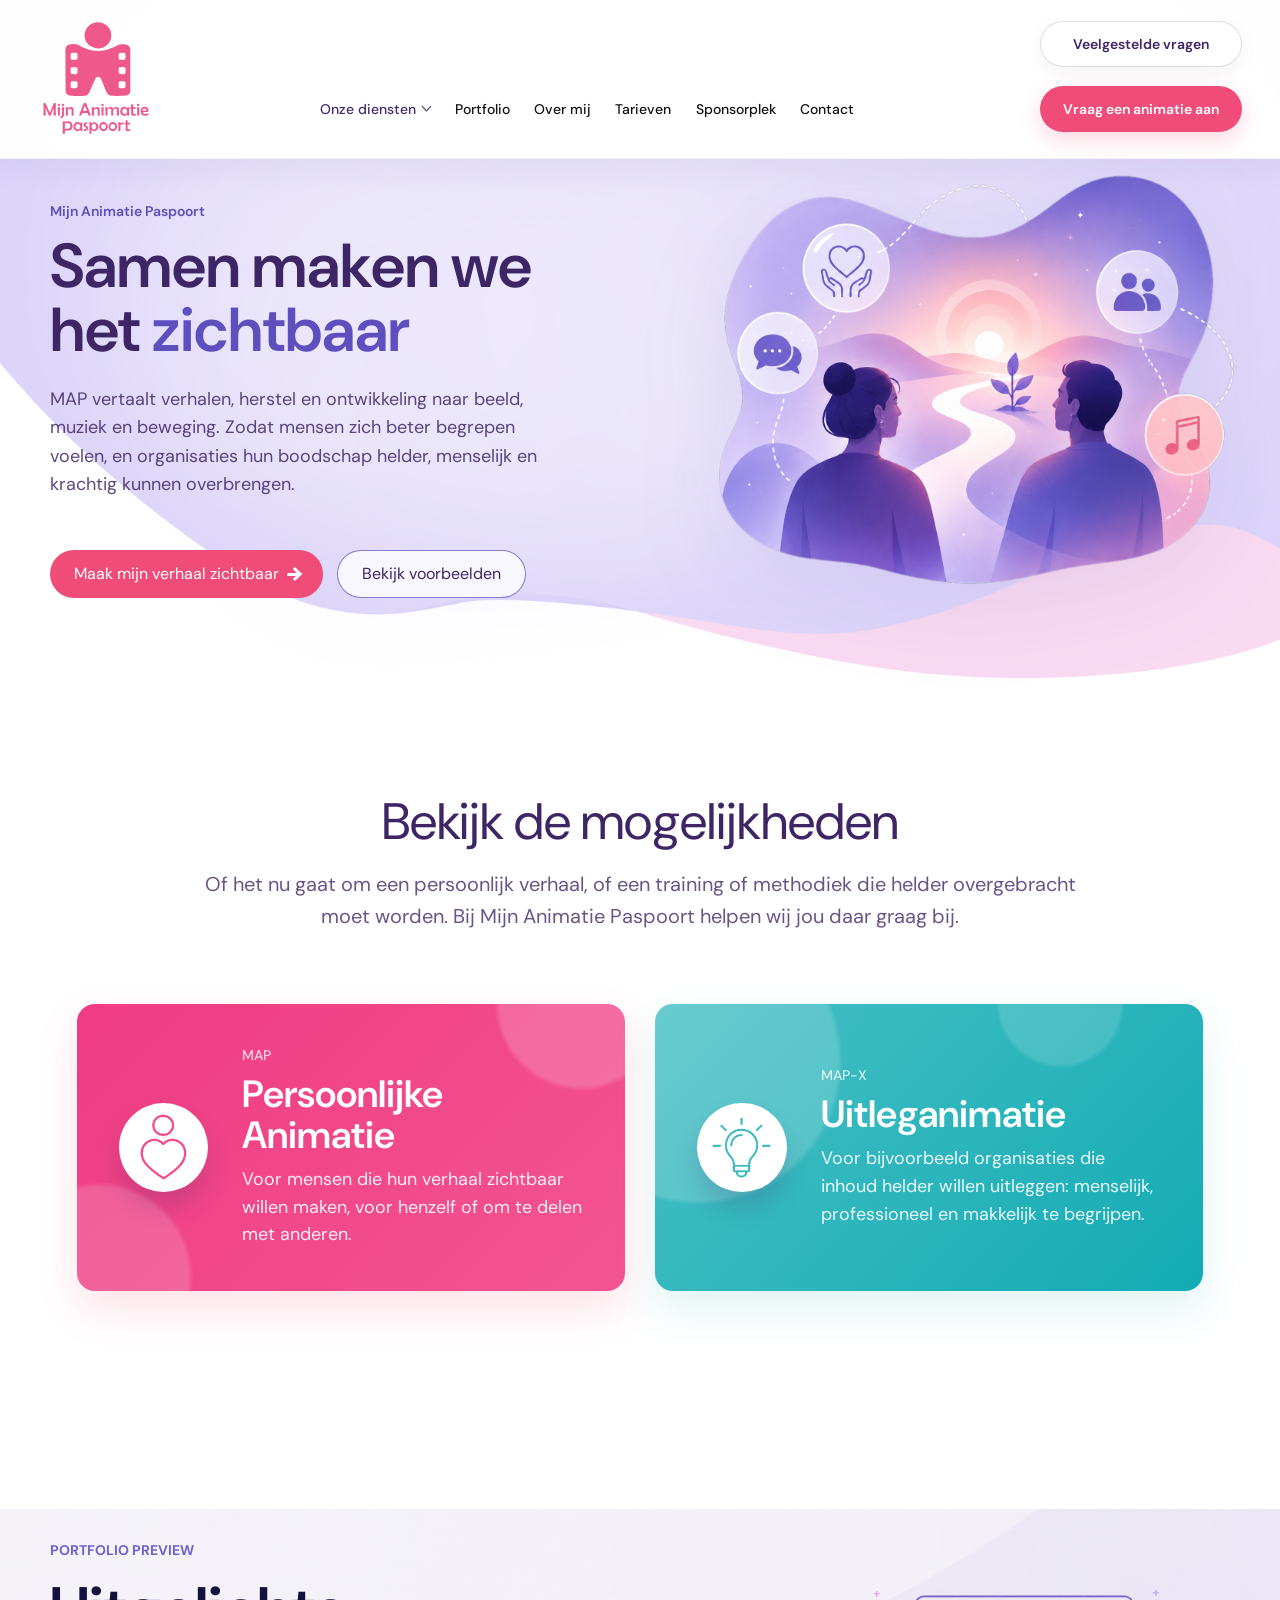
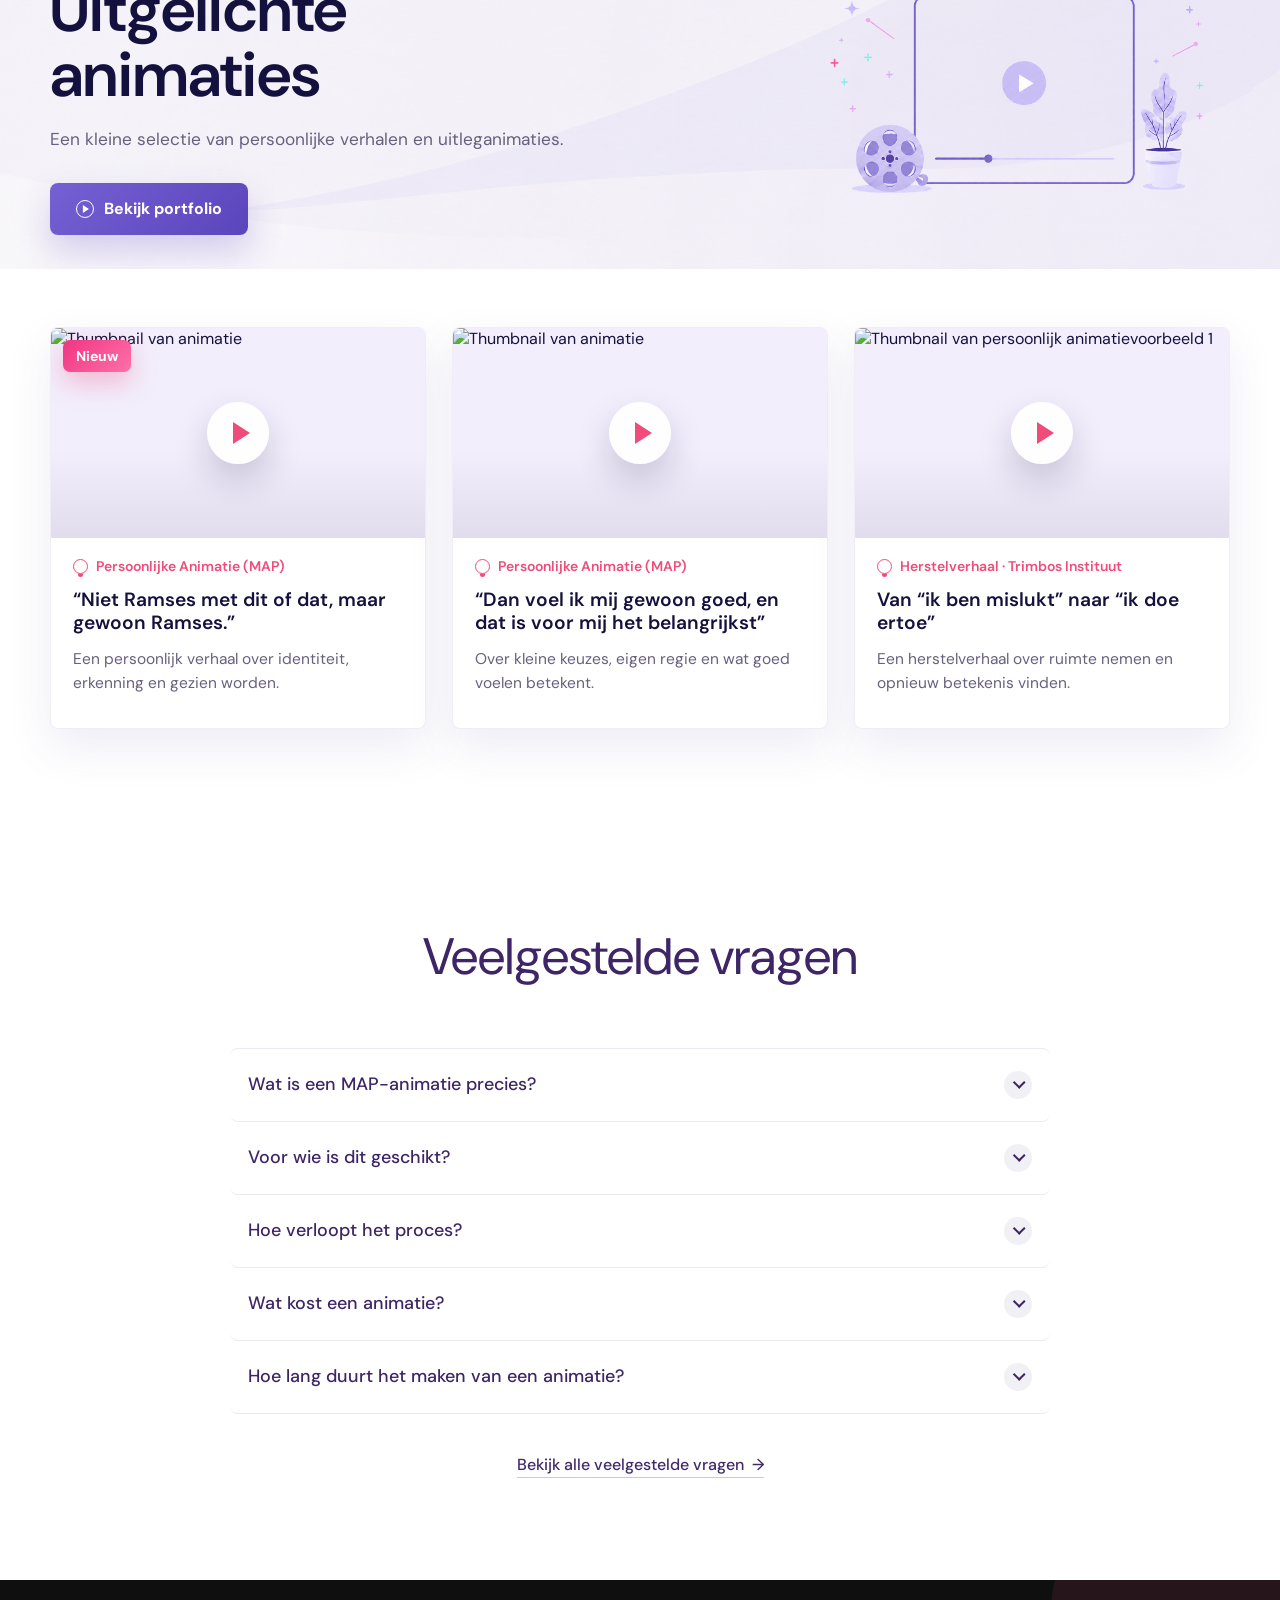
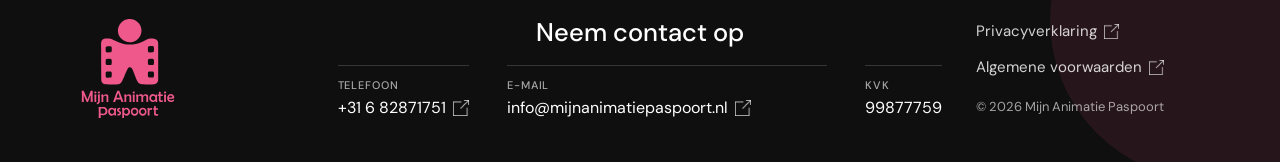
==== index.html @ c856b02e "Vernieuwde website" ====
<!DOCTYPE html>
<html lang="nl">
<head>
    <meta charset="UTF-8">
    <meta name="viewport" content="width=device-width, initial-scale=1.0">
    <title>Mijn Animatie Paspoort</title>
    <link rel="preconnect" href="https://fonts.googleapis.com">
    <link rel="preconnect" href="https://fonts.gstatic.com" crossorigin>
    <link href="https://fonts.googleapis.com/css2?family=DM+Sans:opsz,wght@9..40,400;9..40,500;9..40,600&display=swap" rel="stylesheet">
    <link rel="stylesheet" href="style.css">
</head>

<body>
        <header class="site-header">
            <a class="brand" href="index.html">
                <img src="logo.svg" alt="Mijn Animatie Paspoort">
        </a>

        <nav class="nav" id="site-nav" aria-label="Hoofdnavigatie">
            <div class="nav-dropdown is-active">
                <button class="nav-dropdown-toggle" type="button" aria-haspopup="true" aria-expanded="false">
                    Onze diensten
                    <span aria-hidden="true"></span>
                </button>
                <div class="nav-dropdown-menu">
                    <a class="is-active" href="persoonlijke-animaties.html">Persoonlijke animaties (MAP)</a>
                    <a class="nav-mapx" href="uitleg-animaties.html">Uitleg animaties (MAP-X)</a>
                </div>
            </div>
            <a href="portfolio.html">Portfolio</a>
            <a href="over-mij.html">Over mij</a>
            <a href="tarieven.html">Tarieven</a>
            <a href="sponsorplek.html">Sponsorplek</a>
            <a href="contact.html">Contact</a>
            <a class="nav-cta" href="contact.html">Vraag een animatie aan</a>
        </nav>

        <div class="header-actions">
            <a class="header-button header-button-ghost" href="veelgestelde-vragen.html">Veelgestelde vragen</a>
            <button class="menu-button" type="button" aria-label="Menu" aria-controls="site-nav" aria-expanded="false">
                <span></span>
                <span></span>
                <span></span>
            </button>
        </div>
    </header>

    <main>
        <div class="hero-scroll-container">
        <section class="hero" id="wat-is-map">
            <div class="hero-statement">
                <p class="hero-eyebrow">Mijn Animatie Paspoort</p>
                <h1>Samen maken we <span>het <em>zichtbaar</em></span></h1>
                <p class="hero-statement-sub">MAP vertaalt verhalen, herstel en ontwikkeling naar beeld, muziek en beweging. Zodat mensen zich beter begrepen voelen, en organisaties hun boodschap helder, menselijk en krachtig kunnen overbrengen.</p>
                <div class="hero-actions" aria-label="Vervolgacties">
                    <a class="button hero-button hero-button-primary" href="contact.html">Maak mijn verhaal zichtbaar <span class="hero-button-arrow" aria-hidden="true"></span></a>
                    <a class="button hero-button hero-button-examples" href="#voorbeelden">Bekijk voorbeelden</a>
                </div>
            </div>

            <div class="hero-ribbon" aria-hidden="true">
                <span></span>
                <span></span>
                <span></span>
                <span></span>
            </div>

            <div class="hero-visual" aria-hidden="true">
                <img class="hero-picture" src="assets/Hero_picture.png" alt="">
            </div>
        </section>
        </div>

        <section class="routes" id="aanbod">
            <div class="routes-header">
                <h2>Bekijk de mogelijkheden</h2>
                <p>Of het nu gaat om een persoonlijk verhaal, of een training of methodiek die helder overgebracht moet worden. Bij Mijn Animatie Paspoort helpen wij jou daar graag bij.</p>
            </div>

            <div class="route-grid">
                <article class="route">
                    <a class="route-card-link" href="persoonlijke-animaties.html">
                        <span class="route-icon" aria-hidden="true">
                            <img src="assets/Choice_icon_MAP-symbol.png" alt="">
                        </span>
                        <span class="route-copy">
                            <span class="route-label">MAP</span>
                            <span class="route-title">Persoonlijke Animatie</span>
                            <span class="route-description">Voor mensen die hun verhaal zichtbaar willen maken, voor henzelf of om te delen met anderen.</span>
                        </span>
                    </a>
                </article>

                <article class="route route-x" id="map-x">
                    <a class="route-card-link" href="uitleg-animaties.html">
                        <span class="route-icon" aria-hidden="true">
                            <img src="assets/Choice_icon_MAPX-symbol.png" alt="">
                        </span>
                        <span class="route-copy">
                            <span class="route-label">MAP-X</span>
                            <span class="route-title">Uitleganimatie</span>
                            <span class="route-description">Voor bijvoorbeeld organisaties die inhoud helder willen uitleggen: menselijk, professioneel en makkelijk te begrijpen.</span>
                        </span>
                    </a>
                </article>
            </div>
        </section>

        <section class="examples" id="voorbeelden">
            <div class="examples-header">
                <div class="examples-copy">
                    <p class="section-label">Portfolio preview</p>
                    <h2>Uitgelichte animaties</h2>
                    <p class="examples-header-sub">Een kleine selectie van persoonlijke verhalen en uitleganimaties.</p>
                    <a class="examples-button" href="portfolio.html">
                        <span class="examples-button-icon" aria-hidden="true"></span>
                        Bekijk portfolio
                    </a>
                </div>

                <div class="examples-visual" aria-hidden="true">
                    <span class="examples-spark examples-spark--pink"></span>
                    <span class="examples-spark examples-spark--blue"></span>
                    <span class="examples-spark examples-spark--violet"></span>
                    <span class="examples-reel">
                        <span></span>
                        <span></span>
                        <span></span>
                        <span></span>
                    </span>
                    <span class="examples-screen">
                        <span class="examples-screen-play"></span>
                        <span class="examples-screen-timeline"><span></span></span>
                    </span>
                    <span class="examples-plant">
                        <span></span>
                        <span></span>
                        <span></span>
                    </span>
                </div>
            </div>

            <div class="video-showcase" id="uitgelichte-animaties">
                <div class="video-row video-row--featured">
                    <div class="video-preview-grid" aria-label="Uitgelichte animatievoorbeelden">
                        <a class="video-card video-card--new" href="https://youtu.be/ABoxaunvkIc" target="_blank" rel="noopener noreferrer" data-category="map">
                            <span class="video-thumb">
                                <span class="video-badge video-badge--new">Nieuw</span>
                                <img src="https://img.youtube.com/vi/ABoxaunvkIc/maxresdefault.jpg" alt="Thumbnail van animatie">
                                <span class="video-play" aria-hidden="true"></span>
                            </span>
                            <span class="video-card-body">
                                <span class="video-meta">Persoonlijke Animatie (MAP)</span>
                                <strong>&ldquo;Niet Ramses met dit of dat, maar gewoon Ramses.&rdquo;</strong>
                                <span class="video-description">Een persoonlijk verhaal over identiteit, erkenning en gezien worden.</span>
                            </span>
                        </a>

                        <a class="video-card" href="https://youtu.be/Y9TlVVCf2x8" target="_blank" rel="noopener noreferrer" data-category="map">
                            <span class="video-thumb">
                                <img src="https://img.youtube.com/vi/Y9TlVVCf2x8/maxresdefault.jpg" alt="Thumbnail van animatie">
                                <span class="video-play" aria-hidden="true"></span>
                            </span>
                            <span class="video-card-body">
                                <span class="video-meta">Persoonlijke Animatie (MAP)</span>
                                <strong>&ldquo;Dan voel ik mij gewoon goed, en dat is voor mij het belangrijkst&rdquo;</strong>
                                <span class="video-description">Over kleine keuzes, eigen regie en wat goed voelen betekent.</span>
                            </span>
                        </a>

                        <a class="video-card" href="https://youtu.be/2z9tdda3HGY?si=ps_qaWMmxiKhoR0S" target="_blank" rel="noopener noreferrer" data-category="map">
                            <span class="video-thumb">
                                <img src="https://img.youtube.com/vi/2z9tdda3HGY/maxresdefault.jpg" alt="Thumbnail van persoonlijk animatievoorbeeld 1">
                                <span class="video-play" aria-hidden="true"></span>
                            </span>
                            <span class="video-card-body">
                                <span class="video-meta">Herstelverhaal &middot; Trimbos Instituut</span>
                                <strong>Van &ldquo;ik ben mislukt&rdquo; naar &ldquo;ik doe ertoe&rdquo;</strong>
                                <span class="video-description">Een herstelverhaal over ruimte nemen en opnieuw betekenis vinden.</span>
                            </span>
                        </a>
                    </div>
                </div>
            </div>

        </section>

        <section class="faq" id="faq">
            <div class="faq-header">
                <h2>Veelgestelde vragen</h2>
            </div>

            <div class="faq-list">
                <details class="faq-item">
                    <summary>Wat is een MAP-animatie precies? <span class="faq-chevron" aria-hidden="true"></span></summary>
                    <p class="faq-body">Een MAP-animatie is een persoonlijke animatie van jouw verhaal. Samen vertalen we wat voor jou belangrijk is naar beeld, stem en muziek, zodat het voor jezelf én anderen een ander beeld schept.</p>
                </details>

                <details class="faq-item">
                    <summary>Voor wie is dit geschikt? <span class="faq-chevron" aria-hidden="true"></span></summary>
                    <p class="faq-body">Iedereen! Denk bijvoorbeeld aan iemand die iets wil laten zien wat lastig uit te leggen is. Dat kan gaan over je persoonlijke verhaal, een ambitie, maar ook een boodschap, werkwijze of methodiek. Ook als je jouw verhaal niet wilt delen, kan het een leuk proces zijn.</p>
                </details>

                <details class="faq-item">
                    <summary>Hoe verloopt het proces? <span class="faq-chevron" aria-hidden="true"></span></summary>
                    <p class="faq-body">We beginnen met een kennismaking waarin we jouw verhaal en wensen bespreken. Daarna werk ik dit uit tot een script. Bij jouw goedkeuring hebben we het over een voice-over. Na de voice-over maak ik een conceptanimatie. Dan komen er muziek en eventueel geluidseffecten bij. Samen stemmen we dit af tot het klopt en goed voelt.</p>
                </details>

                <details class="faq-item">
                    <summary>Wat kost een animatie? <span class="faq-chevron" aria-hidden="true"></span></summary>
                    <p class="faq-body">De prijs hangt af van wat je precies nodig hebt. Op de <a href="tarieven.html">tarievenpagina</a> vind je een overzicht. Ook kunnen we dit samen bespreken tijdens een kennismaking.</p>
                </details>

                <details class="faq-item">
                    <summary>Hoe lang duurt het maken van een animatie? <span class="faq-chevron" aria-hidden="true"></span></summary>
                    <p class="faq-body">Dit is afhankelijk van de complexiteit. Gemiddeld genomen ben ik tussen de 15 en 20 uur bezig met een volledige animatie. Hierin gaat veel afstemming met jou (en andere partijen, indien van toepassing).</p>
                </details>
            </div>

            <div class="faq-cta">
                <a href="veelgestelde-vragen.html" class="faq-cta-link">Bekijk alle veelgestelde vragen <span aria-hidden="true">→</span></a>
            </div>
        </section>

        <footer class="site-footer" id="contact">
            <div class="footer-brand">
                <img src="logo.svg" alt="Mijn Animatie Paspoort">
            </div>

            <div class="footer-contact">
                <h2>Neem contact op</h2>

                <dl>
                    <div>
                        <dt>Telefoon</dt>
                        <dd><a href="tel:+31682871751">+31 6 82871751</a></dd>
                    </div>
                    <div>
                        <dt>E-mail</dt>
                        <dd><a href="mailto:info@mijnanimatiepaspoort.nl">info@mijnanimatiepaspoort.nl</a></dd>
                    </div>
                    <div>
                        <dt>KVK</dt>
                        <dd>99877759</dd>
                    </div>
                </dl>
            </div>

            <div class="footer-bottom">
                <nav class="footer-links" aria-label="Footer links">
                    <a href="privacyverklaring.html" target="_blank" rel="noopener noreferrer">Privacyverklaring</a>
                    <a href="algemene-voorwaarden.html" target="_blank" rel="noopener noreferrer">Algemene voorwaarden</a>
                </nav>
                <p>&copy; 2026 Mijn Animatie Paspoort</p>
            </div>
        </footer>
    </main>

    <script>
        const siteHeader = document.querySelector(".site-header");
        const menuButton = document.querySelector(".menu-button");
        const navLinks = document.querySelectorAll(".nav a");
        const prefersReducedMotion = window.matchMedia("(prefers-reduced-motion: reduce)").matches;

        function setMenuOpen(isOpen) {
            if (!siteHeader || !menuButton) {
                return;
            }

            siteHeader.classList.toggle("is-menu-open", isOpen);
            menuButton.setAttribute("aria-expanded", String(isOpen));
        }

        if (menuButton) {
            menuButton.addEventListener("click", () => {
                setMenuOpen(!siteHeader.classList.contains("is-menu-open"));
            });
        }

        navLinks.forEach((link) => {
            link.addEventListener("click", () => setMenuOpen(false));
        });

        if (!prefersReducedMotion) {
            const routeGrid = document.querySelector(".route-grid");

            if (routeGrid && "IntersectionObserver" in window) {
                const routeObserver = new IntersectionObserver((entries, observer) => {
                    entries.forEach((entry) => {
                        if (entry.isIntersecting) {
                            routeGrid.classList.add("is-visible");
                            observer.disconnect();
                        }
                    });
                }, { threshold: 0.55 });

                routeObserver.observe(routeGrid);
            }
        }

        const examplesHeader = document.querySelector(".examples-header");

        if (examplesHeader && !prefersReducedMotion && "IntersectionObserver" in window) {
            examplesHeader.classList.add("needs-animation");

            const examplesObserver = new IntersectionObserver((entries, observer) => {
                entries.forEach((entry) => {
                    if (entry.isIntersecting) {
                        entry.target.classList.remove("needs-animation");
                        entry.target.classList.add("is-visible");
                        observer.unobserve(entry.target);
                    }
                });
            }, { threshold: 0.15 });

            examplesObserver.observe(examplesHeader);
        }
    </script>
</body>
</html>
---- style.css ----
:root {
    --font-body: "DM Sans", Arial, Helvetica, sans-serif;
    --font-heading: "DM Sans", Arial, Helvetica, sans-serif;
    --font-hero-button: "DM Sans", Arial, Helvetica, sans-serif;
    --font-kicker: Arial, Helvetica, sans-serif;
    --ink: #1A0A2E;
    --muted: #6B5F7A;
    --paper: #ffffff;
    --soft: #faf4f8;
    --violet: #412B6C;
    --plum: #5a317b;
    --pink: #ca3487;
    --rose: #ec5f95;
    --hot-rose: #f05b91;
    --map: #ee588b;
    --mapx: #42b6bd;
    --hero-purple: #5d4fbd;
    --hero-purple-light: #b5adf0;
    --subpage-hero-height: 420px;
    --subpage-hero-padding-top: clamp(28px, 3.2vw, 38px);
    --subpage-hero-padding-bottom: clamp(20px, 2.8vw, 30px);
    --blush: #ffe5f0;
    --white: #ffffff;
    --shadow: 0 24px 70px rgba(67, 38, 108, 0.18);
}

* {
    box-sizing: border-box;
}

html {
    scroll-behavior: smooth;
}

body {
    margin: 0;
    font-family: var(--font-body);
    font-weight: 400;
    color: var(--ink);
    background: var(--paper);
    -webkit-font-smoothing: antialiased;
}

a {
    color: inherit;
    text-decoration: none;
}

.site-header {
    position: fixed;
    top: 0;
    left: 0;
    z-index: 100;
    width: 100%;
    display: grid;
    grid-template-columns: auto minmax(0, 1fr);
    grid-template-rows: minmax(40px, auto) minmax(54px, auto);
    align-items: center;
    column-gap: clamp(44px, 5vw, 72px);
    row-gap: 2px;
    min-height: 144px;
    padding: 14px max(38px, calc((100vw - 1230px) / 2)) 16px;
    color: #161019;
    background: rgba(255, 255, 255, 0.98);
    border-bottom: 1px solid rgba(65, 43, 108, 0.06);
    box-shadow: 0 10px 30px rgba(65, 43, 108, 0.05);
    backdrop-filter: blur(18px);
}

section[id] {
    scroll-margin-top: 84px;
}

#voorbeelden {
    scroll-margin-top: 0px;
}

.brand,
.nav {
    display: flex;
    align-items: center;
}

.brand {
    grid-column: 1;
    grid-row: 1 / 3;
    flex: 0 0 auto;
    margin-left: 0;
    align-self: center;
    padding: 6px 0;
}

.brand img {
    display: block;
    width: clamp(116px, 9vw, 136px);
    height: auto;
}

.nav {
    grid-column: 2;
    grid-row: 2;
    justify-self: stretch;
    align-self: center;
    margin-left: 0;
    gap: clamp(18px, 1.9vw, 30px);
    color: #171019;
    font-size: clamp(14px, 1vw, 16px);
    font-weight: 500;
}

.nav a,
.nav-dropdown-toggle {
    position: relative;
    padding: 16px 0;
    border: 0;
    border-radius: 0;
    color: inherit;
    background: transparent;
    font: inherit;
    cursor: pointer;
    white-space: nowrap;
    transition: background 200ms ease, color 200ms ease;
}

.nav > a,
.nav-dropdown {
    flex: 0 0 auto;
}

.nav a::after,
.nav-dropdown-toggle::after {
    content: "";
    position: absolute;
    right: 0;
    bottom: 7px;
    left: 0;
    height: 2px;
    border-radius: 999px;
    background: currentColor;
    transform: scaleX(0);
    transform-origin: center;
    transition: transform 200ms ease;
}

.nav a:hover {
    color: #EF4C79;
}

.nav a.is-active,
.nav-dropdown.is-active .nav-dropdown-toggle {
    color: var(--violet);
    font-weight: inherit;
}

.nav a.is-active:hover,
.nav-dropdown-toggle:hover {
    color: #EF4C79;
}

.nav a:hover::after,
.nav-dropdown:hover .nav-dropdown-toggle::after,
.nav-dropdown:focus-within .nav-dropdown-toggle::after {
    transform: scaleX(1);
}

.nav a.nav-mapx:hover {
    color: var(--mapx);
}

.nav-dropdown {
    position: relative;
    margin-left: clamp(56px, 8vw, 130px);
}

.nav-dropdown::after {
    content: "";
    position: absolute;
    top: 100%;
    right: -18px;
    left: -18px;
    height: 14px;
}

.nav-dropdown-toggle {
    display: inline-flex;
    align-items: center;
    gap: 7px;
}

.nav-dropdown-toggle span {
    display: inline-block;
    width: 7px;
    height: 7px;
    border-right: 1.5px solid currentColor;
    border-bottom: 1.5px solid currentColor;
    transform: translateY(-2px) rotate(45deg);
    transition: transform 180ms ease;
}

.nav-dropdown:hover .nav-dropdown-toggle span,
.nav-dropdown:focus-within .nav-dropdown-toggle span {
    transform: translateY(1px) rotate(225deg);
}

.nav-dropdown-menu {
    position: absolute;
    top: calc(100% + 8px);
    left: 50%;
    z-index: 20;
    display: grid;
    min-width: 270px;
    padding: 10px;
    border: 1px solid rgba(65, 43, 108, 0.1);
    border-radius: 8px;
    background: rgba(255, 255, 255, 0.98);
    box-shadow: 0 18px 42px rgba(65, 43, 108, 0.14);
    opacity: 0;
    pointer-events: none;
    transform: translate(-50%, -4px);
    transition: opacity 180ms ease, transform 180ms ease;
}

.nav-dropdown:hover .nav-dropdown-menu,
.nav-dropdown:focus-within .nav-dropdown-menu {
    opacity: 1;
    pointer-events: auto;
    transform: translate(-50%, 0);
}

.nav-dropdown-menu a {
    padding: 12px 14px;
    border-radius: 6px;
    color: #171019;
    line-height: 1.25;
    white-space: nowrap;
}

.nav-dropdown-menu a::after {
    content: none;
}

.nav-dropdown-menu a:hover,
.nav-dropdown-menu a:focus-visible {
    background: transparent;
    color: #EF4C79;
}

.nav-dropdown-menu a.nav-mapx:hover,
.nav-dropdown-menu a.nav-mapx:focus-visible {
    background: transparent;
    color: var(--mapx);
}

.nav a.nav-cta {
    display: inline-flex;
    flex: 0 0 202px;
    align-items: center;
    justify-content: center;
    margin-left: auto;
    width: 202px;
    min-height: 46px;
    padding: 0 22px;
    border-radius: 999px;
    background: #EF4C79;
    color: var(--white);
    font-size: 14px;
    font-weight: 600;
    line-height: 1;
    white-space: nowrap;
    box-shadow: 0 8px 22px rgba(239, 76, 121, 0.22);
    transition: transform 200ms ease, background 200ms ease, box-shadow 200ms ease;
}

.nav a.nav-cta::after {
    content: none;
}

.nav a.nav-cta:hover,
.nav a.nav-cta:focus-visible {
    color: var(--white);
    background: #F7709A;
    transform: translateY(-2px);
}

.header-actions {
    grid-column: 2;
    grid-row: 1;
    display: flex;
    align-items: center;
    gap: 12px;
    justify-self: end;
    align-self: center;
    margin-left: 0;
}

.header-button {
    display: inline-flex;
    align-items: center;
    justify-content: center;
    min-height: 48px;
    padding: 0 18px;
    border-radius: 999px;
    font-size: 14px;
    font-weight: 600;
    line-height: 1;
    transition: transform 200ms ease, background 200ms ease, border-color 200ms ease, color 200ms ease, box-shadow 200ms ease;
}

.header-button:hover {
    transform: translateY(-2px);
}

.header-button-ghost {
    width: 202px;
    min-height: 46px;
    padding: 0 22px;
    border: 1.5px solid rgba(65, 43, 108, 0.16);
    border-radius: 999px;
    color: #3D2566;
    font-size: 14px;
    font-weight: 600;
    background: var(--white);
    box-shadow: 0 6px 18px rgba(65, 43, 108, 0.06);
}

.header-button-ghost:hover {
    border-color: rgba(239, 76, 121, 0.36);
    color: #EF4C79;
}

.menu-button {
    display: none;
    flex-direction: column;
    justify-content: center;
    gap: 6px;
    width: 44px;
    height: 44px;
    padding: 0;
    border: 0;
    background: transparent;
    color: #3D2566;
    cursor: pointer;
}

.menu-button span {
    display: block;
    width: 23px;
    height: 2px;
    border-radius: 999px;
    background: currentColor;
}

.menu-button span:nth-child(2) {
    width: 17px;
}

.site-header.is-menu-open .menu-button span:nth-child(1) {
    transform: translateY(8px) rotate(45deg);
}

.site-header.is-menu-open .menu-button span:nth-child(2) {
    opacity: 0;
}

.site-header.is-menu-open .menu-button span:nth-child(3) {
    transform: translateY(-8px) rotate(-45deg);
}

.hero-scroll-container {
    position: relative;
    min-height: 0;
}

.hero {
    position: relative;
    z-index: 1;
    min-height: 0;
    display: grid;
    grid-template-columns: minmax(0, 0.95fr) minmax(360px, 1.05fr);
    align-items: center;
    gap: clamp(38px, 5.2vw, 76px);
    padding: clamp(186px, 11vw, 202px) max(28px, calc((100vw - 1180px) / 2)) clamp(72px, 6vw, 100px);
    color: var(--ink);
    background: var(--white) url("assets/Hero_background4.png?v=1") center bottom / 100% 100% no-repeat;
    contain: paint;
    overflow: hidden;
    transform: translateZ(0);
}

.hero::before {
    content: none;
}

.hero::after {
    content: none;
}

.hero-statement {
    position: relative;
    z-index: 2;
    display: flex;
    flex-direction: column;
    align-items: flex-start;
    justify-content: center;
    gap: 0;
    width: min(100%, 590px);
    min-height: 0;
    padding: 0;
    color: #3D2566;
    background: transparent;
    border-radius: 0;
    box-shadow: none;
    text-align: left;
    text-transform: none;
    pointer-events: auto;
    opacity: 1;
    transform: none;
}

.hero-eyebrow {
    margin: 0 0 16px !important;
    color: #5d4fbd !important;
    font-size: 14px !important;
    font-weight: 600 !important;
    line-height: 1 !important;
}

.hero-statement h1 {
    margin: 0;
    color: #3D2566;
    max-width: 520px;
    font-size: 62px;
    font-weight: 600;
    line-height: 1.04;
    letter-spacing: 0;
}

.hero-statement h1 span {
    display: block;
    color: #3D2566;
}

.hero-statement h1 em {
    color: var(--hero-purple);
    font-style: normal;
}

.hero-statement-sub {
    max-width: 510px;
    margin-top: 22px !important;
    color: rgba(61, 37, 102, 0.84) !important;
    font-size: 18px !important;
    font-weight: 400 !important;
    line-height: 1.58 !important;
    text-align: left;
    text-transform: none;
}

.hero-statement-sub span {
    display: block;
}

.hero-statement-sub span + span {
    margin-top: 10px;
}

.hero-statement-sub span:nth-child(3) {
    margin-top: 26px;
}

.hero-actions {
    display: flex;
    flex-wrap: wrap;
    justify-content: flex-start;
    gap: 14px;
    margin-top: 34px;
    pointer-events: auto;
}

.button.hero-button {
    font-family: var(--font-hero-button);
    min-height: 48px;
    padding: 0 24px;
    border-radius: 9999px;
    font-size: 16px;
    font-weight: 400;
    letter-spacing: 0;
    line-height: 1;
    text-transform: none;
    box-shadow: none;
    transition: transform 250ms cubic-bezier(0.25, 0.46, 0.45, 0.94), background 200ms ease, border-color 200ms ease, color 200ms ease;
    overflow: hidden;
}

.button.hero-button:hover {
    transform: translateY(-4px);
}

.hero-button-primary {
    background: #EF4C79;
    color: #FFFEFF;
    box-shadow: 0 10px 24px rgba(239, 76, 121, 0.2);
}

.hero-button-primary:hover {
    background: #F7709A;
    color: #FFFEFF;
}

.hero-button-arrow {
    position: relative;
    width: 12px;
    height: 3px;
    margin-left: 8px;
    border-radius: 999px;
    background: currentColor;
}

.hero-button-arrow::after {
    content: "";
    position: absolute;
    top: 50%;
    right: -1px;
    width: 7px;
    height: 7px;
    border-top: 3px solid currentColor;
    border-right: 3px solid currentColor;
    transform: translateY(-50%) rotate(45deg);
    transform-origin: center;
}

.hero-button-examples {
    border: 1.5px solid rgba(93, 79, 189, 0.72);
    background: rgba(255, 255, 255, 0.76);
    color: #3D2566;
}

.hero-button-examples:hover {
    border-color: #EF4C79;
    background: #FFFEFF;
    color: #EF4C79;
}

.hero-ribbon {
    display: none;
    position: absolute;
    top: 20px;
    left: 50%;
    z-index: 1;
    width: min(760px, calc(100% - 64px));
    height: 82px;
    color: rgba(255, 255, 255, 0.28);
    pointer-events: none;
    transform: translateX(-50%);
}

.hero-ribbon::before {
    content: "";
    position: absolute;
    inset: 24px 36px auto;
    height: 34px;
    border-top: 2px solid currentColor;
    border-radius: 50% 50% 0 0;
    transform: rotate(-1deg);
    animation: ribbon-breathe 8s ease-in-out infinite;
}

.hero-ribbon span {
    position: absolute;
    width: 8px;
    height: 8px;
    border-radius: 50%;
    background: currentColor;
    animation: ribbon-dot 7s ease-in-out infinite;
}

.hero-ribbon span:nth-child(1) {
    top: 30px;
    left: 6%;
}

.hero-ribbon span:nth-child(2) {
    top: 12px;
    left: 34%;
    animation-delay: -2.2s;
}

.hero-ribbon span:nth-child(3) {
    top: 16px;
    right: 31%;
    animation-delay: -4s;
}

.hero-ribbon span:nth-child(4) {
    top: 34px;
    right: 7%;
    animation-delay: -1.1s;
}

.hero-visual {
    position: relative;
    z-index: 2;
    display: flex;
    align-items: center;
    justify-content: center;
    min-height: clamp(330px, 31vw, 440px);
}

.hero-picture {
    display: block;
    width: min(100%, clamp(400px, 42vw, 620px));
    height: auto;
    transform: translate(clamp(10px, 2.4vw, 34px), clamp(-30px, -1.8vw, -10px));
    filter: drop-shadow(0 22px 44px rgba(93, 79, 189, 0.1));
}

@keyframes ribbon-breathe {
    0%,
    100% {
        transform: translateY(0) rotate(-1deg);
    }

    50% {
        transform: translateY(7px) rotate(1deg);
    }
}

@keyframes ribbon-dot {
    0%,
    100% {
        transform: translateY(0);
        opacity: 0.55;
    }

    50% {
        transform: translateY(10px);
        opacity: 0.95;
    }
}

@keyframes route-attention-bounce {
    0% {
        transform: translateY(0) scale(1);
    }

    45% {
        transform: translateY(-9px) scale(1.008);
    }

    100% {
        transform: translateY(0) scale(1);
    }
}

@media (prefers-reduced-motion: reduce) {
    .route-grid.is-visible .route,
    .route:hover,
    .route:focus-within,
    .route-card-link,
    .hero::before,
    .hero-statement,
    .hero-statement > p:not(.hero-statement-sub),
    .hero-statement h2,
    .hero-ribbon::before,
    .hero-ribbon span {
        animation: none;
        filter: none;
        transform: none;
        transition: none;
    }
}

.section-label {
    margin: 0 0 14px;
    color: var(--violet);
    font-size: 11px;
    font-weight: 400;
    letter-spacing: 0;
    text-transform: uppercase;
}

h1,
h2,
h3,
p {
    margin-top: 0;
}

h1,
h2,
h3 {
    font-family: var(--font-heading);
}

.button {
    display: inline-flex;
    align-items: center;
    justify-content: center;
    min-height: 48px;
    padding: 14px 22px;
    border-radius: 14px;
    font-weight: 400;
    transition: transform 180ms ease, background 180ms ease, color 180ms ease;
}

.button:hover {
    transform: translateY(-2px);
}

.routes {
    padding: clamp(58px, 8vw, 108px) clamp(22px, 6vw, 82px);
    background: var(--white);
}

.routes-header {
    max-width: 980px;
    margin: 0 auto clamp(38px, 6vw, 72px);
    text-align: center;
}

.routes-header h2 {
    margin-bottom: 18px;
    color: #3D2566;
}

.routes-header p {
    max-width: 900px;
    margin: 0 auto;
    color: rgba(61, 37, 102, 0.78);
    font-size: 20px;
    line-height: 1.6;
}

.route-grid {
    display: grid;
    grid-template-columns: repeat(2, minmax(0, 1fr));
    gap: clamp(18px, 2.4vw, 30px);
    max-width: 1220px;
    margin: 0 auto;
}

.route {
    position: relative;
    min-height: clamp(196px, 17vw, 224px);
    color: var(--white);
    background: linear-gradient(135deg, #ef3b82 0%, #f35591 100%);
    border-top: 0;
    border-radius: 18px;
    overflow: hidden;
    box-shadow: 0 18px 42px rgba(239, 76, 121, 0.16);
    transition: transform 220ms cubic-bezier(0.22, 1, 0.36, 1), box-shadow 220ms ease;
}

.route-grid.is-visible .route {
    animation: route-attention-bounce 1050ms cubic-bezier(0.22, 1, 0.36, 1);
    animation-iteration-count: 1;
}

.route-grid.is-visible .route:nth-child(2) {
    animation-delay: 160ms;
}

.route::before {
    content: "";
    position: absolute;
    inset: 0;
    background:
        radial-gradient(circle at 92% 0%, rgba(255, 255, 255, 0.18) 0 14%, transparent 15%),
        radial-gradient(circle at 4% 95%, rgba(255, 255, 255, 0.16) 0 15%, transparent 16%);
    pointer-events: none;
}

.route-x {
    background: linear-gradient(135deg, #48c0c5 0%, #13abb4 100%);
    box-shadow: 0 18px 42px rgba(66, 182, 189, 0.16);
}

.route:hover,
.route:focus-within {
    transform: translateY(-6px);
    box-shadow: 0 26px 54px rgba(239, 76, 121, 0.24);
}

.route-x:hover,
.route-x:focus-within {
    box-shadow: 0 26px 54px rgba(66, 182, 189, 0.24);
}

.route-x::before {
    background:
        radial-gradient(circle at 8% 20%, rgba(255, 255, 255, 0.17) 0 25%, transparent 26%),
        radial-gradient(circle at 74% 0%, rgba(255, 255, 255, 0.14) 0 12%, transparent 13%);
}

.route-card-link {
    position: relative;
    z-index: 1;
    display: grid;
    grid-template-columns: clamp(78px, 7vw, 104px) minmax(0, 1fr);
    align-items: center;
    gap: clamp(24px, 3vw, 34px);
    min-height: inherit;
    height: 100%;
    padding: clamp(28px, 4vw, 42px);
}

.route-card-link:focus-visible {
    outline: 3px solid rgba(255, 255, 255, 0.86);
    outline-offset: -8px;
}

.route-icon {
    display: grid;
    place-items: center;
    width: clamp(78px, 7vw, 104px);
    aspect-ratio: 1;
    border-radius: 50%;
    background: var(--white);
    box-shadow: 0 16px 24px rgba(61, 37, 102, 0.18);
    overflow: hidden;
}

.route-icon img {
    display: block;
    width: 58%;
    height: auto;
    max-height: 76%;
    object-fit: contain;
    pointer-events: none;
}

.route-x .route-icon img {
    width: 68%;
    max-height: 72%;
}

.route-copy {
    display: grid;
    gap: 10px;
    max-width: 520px;
}

.route-label {
    display: block;
    margin: 0;
    color: rgba(255, 255, 255, 0.78);
    font-size: 14px;
    font-weight: 500;
    letter-spacing: 0;
    text-transform: uppercase;
}

.route-x .route-label {
    color: rgba(255, 255, 255, 0.78);
}

.route-title {
    display: block;
    color: var(--white);
    font-family: var(--font-heading);
    font-size: clamp(28px, 3vw, 38px);
    font-weight: 600;
    line-height: 1.08;
}

.route-description {
    display: block;
    color: rgba(255, 255, 255, 0.9);
    font-size: clamp(16px, 1.4vw, 18px);
    line-height: 1.55;
}

@media (prefers-reduced-motion: reduce) {
    .route-card-link {
        animation: none;
        transform: none;
        transition: none;
    }
}

.examples {
    padding: 0 clamp(22px, 6vw, 82px) clamp(64px, 8vw, 96px);
    background:
        radial-gradient(circle at 16% 8%, rgba(239, 76, 121, 0.1) 0 14%, transparent 32%),
        radial-gradient(circle at 88% 52%, rgba(66, 182, 189, 0.12) 0 16%, transparent 34%),
        linear-gradient(180deg, #F7F1FA 0%, #FFF7FB 100%);
    margin-top: clamp(72px, 10vw, 128px);
    overflow: hidden;
}

.examples-header {
    position: relative;
    display: block;
    margin: 0 calc(-1 * clamp(22px, 6vw, 82px)) clamp(30px, 4vw, 52px);
    padding: clamp(80px, 10vw, 118px) clamp(28px, 8vw, 120px) clamp(22px, 3vw, 36px);
    background: transparent;
    border: none;
    border-radius: 0;
    box-shadow: none;
    text-align: center;
    overflow: hidden;
    max-width: none;
}

.examples-header::before {
    content: none;
}

.examples-header::after {
    content: none;
}

.examples-header .ex-glow,
.examples-header .ex-dot {
    display: none;
}

.ex-glow {
    position: absolute;
    border-radius: 50%;
    filter: blur(70px);
    pointer-events: none;
}

.ex-glow--teal {
    bottom: -110px;
    left: -90px;
    width: 380px;
    height: 380px;
    background: rgba(66, 182, 189, 0.58);
    filter: blur(80px);
    animation: ex-glow-teal 9s ease-in-out infinite alternate;
}

.ex-glow--pink {
    top: -90px;
    right: -90px;
    width: 320px;
    height: 320px;
    background: rgba(239, 76, 121, 0.52);
    filter: blur(80px);
    animation: ex-glow-pink 11s ease-in-out infinite alternate;
}

.ex-dot {
    position: absolute;
    left: var(--ex-x);
    top: var(--ex-y);
    width: var(--ex-size, 7px);
    height: var(--ex-size, 7px);
    border-radius: 50%;
    background: rgba(255, 255, 255, 0.55);
    animation: ex-dot-float var(--ex-dur, 7s) ease-in-out var(--ex-delay, 0s) infinite alternate;
    pointer-events: none;
}

.ex-dot--teal {
    background: rgba(66, 182, 189, 0.7);
}

@keyframes ex-glow-teal {
    from { transform: translate(0, 0) scale(1); }
    to   { transform: translate(30px, -22px) scale(1.08); }
}

@keyframes ex-glow-pink {
    from { transform: translate(0, 0) scale(1); }
    to   { transform: translate(-22px, 28px) scale(1.1); }
}

@keyframes ex-dot-float {
    0%   { transform: translate(0, 0);       opacity: 0.55; }
    50%  { transform: translate(5px, -9px);  opacity: 0.9;  }
    100% { transform: translate(-3px, -15px); opacity: 0.65; }
}

@media (min-width: 861px) {
    .ex-glow--teal {
        width: 520px;
        height: 520px;
        bottom: -160px;
        left: -130px;
    }
    .ex-glow--pink {
        width: 420px;
        height: 420px;
        top: -130px;
        right: -130px;
    }
}

@media (prefers-reduced-motion: reduce) {
    .ex-glow,
    .ex-dot {
        animation: none;
    }
}

.examples-header h2 {
    position: relative;
    z-index: 1;
    max-width: none;
    margin: 0 0 clamp(12px, 1.5vw, 16px);
    color: #3D2566;
    font-size: clamp(52px, 8vw, 112px);
    font-weight: 200;
    line-height: 1;
}

.examples-header-sub {
    position: relative;
    z-index: 1;
    max-width: 580px;
    margin: 0 auto;
    color: rgba(61, 37, 102, 0.78);
    font-size: clamp(15px, 1.4vw, 18px);
    font-style: italic;
    font-weight: 400;
    line-height: 1.62;
}

/* Scroll-in animatie */
.examples-header.needs-animation h2 {
    opacity: 0;
    transform: translateY(14px);
}

.examples-header.needs-animation .examples-header-sub {
    opacity: 0;
    transform: none;
}

.examples-header.is-visible h2 {
    opacity: 1;
    transform: none;
    transition: opacity 0.6s ease-out, transform 0.6s ease-out;
}

.examples-header.is-visible .examples-header-sub {
    opacity: 1;
    transition: opacity 1.4s ease-out;
    transition-delay: 0.5s;
}

.video-row + .video-row {
    margin-top: clamp(46px, 7vw, 82px);
}

/* =====================
   Filmstrip
   (buiten = strips met perforaties boven/onder, binnen = achtergrond achter de video's)
   ===================== */

/* Filmstrip — binnenkant */
.video-row--personal .video-slider-button {
    top: 48%;
}

.video-row--personal .video-slider {
    padding: 90px clamp(22px, 6vw, 82px) 42px;
    margin-inline: calc(-1 * clamp(22px, 6vw, 82px));
    background: linear-gradient(to right, #c33f6d, #ee588b 50%, #c33f6d);
}

.video-row--personal .video-grid {
    background: transparent;
    scrollbar-color: rgba(255, 255, 255, 0.4) transparent;
}

.video-row--personal .video-thumb {
    --video-thumb-outline-width: 3px;
    box-shadow: none;
}

.video-row--personal .video-card strong {
    color: #fff;
    font-size: clamp(13px, 1.1vw, 15px);
}

.video-row--personal .video-meta {
    color: #fff;
}


/* Filmstrip — buitenkant (strips met uitgespaarde perforaties boven en onder) */
.video-row--personal .video-slider::before,
.video-row--personal .video-slider::after {
    content: "";
    position: absolute;
    left: 0;
    right: 0;
    height: 48px;
    background-image: url("data:image/svg+xml,%3Csvg xmlns='http://www.w3.org/2000/svg' width='44' height='48'%3E%3Crect x='9' y='11' width='26' height='26' rx='3' ry='3' fill='%23f8f3f7'/%3E%3C/svg%3E");
    background-size: 44px 48px;
    background-repeat: repeat-x;
}

.video-row--personal .video-slider::before {
    top: 0;
}

.video-row--personal .video-slider::after {
    bottom: 0;
}

/* Filmstrip MAP-X */
.video-row--mapx .video-slider-button {
    top: 48%;
}

.video-row--mapx .video-slider {
    padding: 90px clamp(22px, 6vw, 82px) 42px;
    margin-inline: calc(-1 * clamp(22px, 6vw, 82px));
    background: linear-gradient(to right, #2a9199, var(--mapx) 50%, #2a9199);
}

.video-row--mapx .video-grid {
    background: transparent;
    scrollbar-color: rgba(255, 255, 255, 0.4) transparent;
}

.video-row--mapx .video-thumb {
    --video-thumb-outline-width: 3px;
    background: rgba(198, 244, 246, 0.2);
    box-shadow: none;
}

.video-row--mapx .video-card strong {
    color: #fff;
    font-size: clamp(13px, 1.1vw, 15px);
}

.video-row--mapx .video-meta {
    color: #fff;
}

.video-row--mapx .video-slider::before,
.video-row--mapx .video-slider::after {
    content: "";
    position: absolute;
    left: 0;
    right: 0;
    height: 48px;
    background-image: url("data:image/svg+xml,%3Csvg xmlns='http://www.w3.org/2000/svg' width='44' height='48'%3E%3Crect x='9' y='11' width='26' height='26' rx='3' ry='3' fill='%23f8f3f7'/%3E%3C/svg%3E");
    background-size: 44px 48px;
    background-repeat: repeat-x;
}

.video-row--mapx .video-slider::before {
    top: 0;
}

.video-row--mapx .video-slider::after {
    bottom: 0;
}

.video-row-header {
    max-width: 720px;
    margin-bottom: 24px;
}

.video-row-header h3 {
    margin-bottom: 8px;
    color: #3D2566;
    font-size: clamp(26px, 3vw, 40px);
    font-weight: 500;
}

.video-row-header p {
    margin: 0;
    color: rgba(61, 37, 102, 0.72);
    font-size: 18px;
    line-height: 1.55;
}

.video-slider {
    position: relative;
}

.video-grid {
    --video-gap: clamp(18px, 3vw, 34px);
    display: flex;
    gap: var(--video-gap);
    overflow-x: auto;
    overflow-y: hidden;
    padding: 10px 2px 18px;
    scroll-behavior: smooth;
    scroll-snap-type: x mandatory;
    scrollbar-width: thin;
    scrollbar-color: rgba(61, 37, 102, 0.28) transparent;
}

.video-grid::-webkit-scrollbar {
    height: 8px;
}

.video-grid::-webkit-scrollbar-track {
    background: transparent;
}

.video-grid::-webkit-scrollbar-thumb {
    border-radius: 999px;
    background: rgba(61, 37, 102, 0.24);
}

.video-card {
    display: flex;
    flex-direction: column;
    flex: 0 0 calc((100% - var(--video-gap) * 2) / 3);
    gap: 12px;
    min-width: 0;
    color: #3D2566;
    scroll-snap-align: start;
    transition: transform 220ms ease, color 180ms ease;
}

.video-card:hover {
    color: #EF4C79;
    transform: translateY(-5px);
}

.video-thumb {
    position: relative;
    display: block;
    aspect-ratio: 16 / 9;
    border-radius: 8px;
    overflow: hidden;
    background: #3D2566;
    box-shadow: 0 24px 70px rgba(61, 37, 102, 0.16);
}

.video-thumb::after {
    content: "";
    position: absolute;
    inset: 0;
    z-index: 1;
    border: var(--video-thumb-outline-width, 0) solid #fff;
    border-radius: inherit;
    pointer-events: none;
}

.video-thumb img {
    width: 100%;
    height: 100%;
    object-fit: cover;
    transition: transform 320ms ease, opacity 220ms ease;
}

.video-card:hover .video-thumb img {
    opacity: 0.86;
    transform: scale(1.035);
}

.video-badge {
    position: absolute;
    z-index: 3;
    top: 12px;
    left: 12px;
    display: inline-flex;
    align-items: center;
    min-height: 28px;
    padding: 0 12px;
    border-radius: 999px;
    background: #EF4C79;
    color: #fff;
    font-size: 12px;
    font-weight: 700;
    line-height: 1;
    text-transform: uppercase;
    overflow: hidden;
    box-shadow: 0 12px 28px rgba(61, 37, 102, 0.2);
    animation: videoBadgePulse 1.8s ease-in-out infinite;
}

.video-badge::after {
    content: "";
    position: absolute;
    inset: -40% auto -40% -65%;
    width: 42%;
    background: linear-gradient(90deg, transparent, rgba(255, 255, 255, 0.85), transparent);
    transform: skewX(-18deg);
    animation: videoBadgeShine 2.6s ease-in-out infinite;
}

.video-play {
    position: absolute;
    z-index: 2;
    left: 50%;
    top: 50%;
    width: 64px;
    height: 64px;
    border-radius: 999px;
    background: rgba(255, 255, 255, 0.92);
    transform: translate(-50%, -50%);
    box-shadow: 0 12px 34px rgba(61, 37, 102, 0.22);
}

.video-play::after {
    content: "";
    position: absolute;
    left: 26px;
    top: 20px;
    width: 0;
    height: 0;
    border-top: 12px solid transparent;
    border-bottom: 12px solid transparent;
    border-left: 18px solid #EF4C79;
}

@keyframes videoBadgePulse {
    0%,
    100% {
        transform: scale(1);
        box-shadow: 0 12px 28px rgba(61, 37, 102, 0.2);
    }

    50% {
        transform: scale(1.08);
        box-shadow: 0 16px 34px rgba(239, 76, 121, 0.34);
    }
}

@keyframes videoBadgeShine {
    0%,
    38% {
        left: -65%;
    }

    68%,
    100% {
        left: 125%;
    }
}

.video-meta {
    color: #EF4C79;
    font-size: 12px;
    font-weight: 500;
    letter-spacing: 0.08em;
    line-height: 1;
    text-transform: uppercase;
}

.video-card strong {
    color: #1A0A2E;
    font-size: clamp(14px, 1.3vw, 18px);
    font-weight: 600;
    line-height: 1.15;
}

.video-card:hover strong {
    color: #3A145F;
}

.video-card-placeholder {
    pointer-events: none;
}

.video-slider-button {
    position: absolute;
    top: 38%;
    z-index: 2;
    display: grid;
    place-items: center;
    width: 46px;
    height: 46px;
    padding: 0;
    border: 1px solid rgba(61, 37, 102, 0.16);
    border-radius: 999px;
    background: rgba(255, 255, 255, 0.94);
    color: #3D2566;
    box-shadow: 0 14px 36px rgba(61, 37, 102, 0.16);
    cursor: pointer;
    transform: translateY(-50%);
    transition: transform 180ms ease, color 180ms ease, opacity 180ms ease;
}

.video-slider-button:hover {
    color: #EF4C79;
    transform: translateY(-50%) scale(1.06);
}

.video-slider-button:disabled {
    opacity: 0.35;
    cursor: default;
    transform: translateY(-50%);
}

.video-slider-button span {
    width: 12px;
    height: 12px;
    border-top: 3px solid currentColor;
    border-left: 3px solid currentColor;
}

.video-slider-prev {
    left: clamp(14px, 2.2vw, 28px);
}

.video-slider-prev span {
    transform: rotate(-45deg);
}

.video-slider-next {
    right: clamp(14px, 2.2vw, 28px);
}

.video-slider-next span {
    transform: rotate(135deg);
}

h2 {
    margin-bottom: 0;
    font-size: clamp(34px, 4vw, 56px);
    font-weight: 400;
    line-height: 1.06;
    letter-spacing: 0;
}

h3 {
    margin-bottom: 12px;
    font-size: 24px;
    font-weight: 400;
}

.faq {
    padding: clamp(64px, 8vw, 108px) clamp(22px, 6vw, 82px);
    background: var(--white);
}

.faq-header {
    max-width: 980px;
    margin: 0 auto clamp(40px, 6vw, 64px);
    text-align: center;
}

.faq-header h2 {
    color: #3D2566;
    margin-bottom: 0;
}

.faq-list {
    max-width: 820px;
    margin: 0 auto;
}

.faq-item {
    border-bottom: 1px solid rgba(61, 37, 102, 0.1);
    border-radius: 8px;
}

.faq-item:first-of-type {
    border-top: 1px solid rgba(61, 37, 102, 0.1);
}

.faq-list:has(.faq-item[open]) .faq-item:not([open]) {
    background: rgba(61, 37, 102, 0.055);
}

.faq-list:has(.faq-item[open]) .faq-item[open] {
    background: var(--white);
}

.faq-item summary {
    display: flex;
    justify-content: space-between;
    align-items: center;
    gap: 16px;
    padding: 22px 18px;
    cursor: pointer;
    list-style: none;
    color: #3D2566;
    font-size: clamp(16px, 1.4vw, 18px);
    font-weight: 500;
    line-height: 1.4;
    transition: color 180ms ease;
}

.faq-item summary::-webkit-details-marker {
    display: none;
}

.faq-item summary:hover {
    color: #EF4C79;
}

.faq-item[open] > summary {
    color: #EF4C79;
}

.faq-chevron {
    flex-shrink: 0;
    width: 28px;
    height: 28px;
    border-radius: 50%;
    background: rgba(61, 37, 102, 0.07);
    display: grid;
    place-items: center;
    transition: transform 240ms ease, background 180ms ease;
}

.faq-item[open] .faq-chevron {
    transform: rotate(180deg);
    background: rgba(239, 76, 121, 0.12);
}

.faq-chevron::after {
    content: "";
    width: 7px;
    height: 7px;
    border-right: 2px solid #3D2566;
    border-bottom: 2px solid #3D2566;
    transform: rotate(45deg) translate(-1px, -2px);
    transition: border-color 180ms ease;
}

.faq-item[open] .faq-chevron::after,
.faq-item summary:hover .faq-chevron::after {
    border-color: #EF4C79;
}

.faq-item summary:hover .faq-chevron {
    background: rgba(239, 76, 121, 0.12);
}

.faq-body {
    margin: 0;
    padding: 0 18px 22px;
    max-width: 720px;
    color: var(--muted);
    font-size: clamp(15px, 1.2vw, 17px);
    line-height: 1.72;
}

.faq-body a {
    color: #EF4C79;
    font-weight: 500;
    text-decoration: underline;
    text-underline-offset: 3px;
}

.faq-body a:hover {
    color: #c33f6d;
}

.faq-cta {
    max-width: 820px;
    margin: clamp(28px, 4vw, 40px) auto 0;
    text-align: center;
}

.faq-cta-link {
    display: inline-flex;
    align-items: center;
    gap: 8px;
    color: var(--violet);
    font-size: 16px;
    font-weight: 500;
    border-bottom: 1.5px solid rgba(61, 37, 102, 0.25);
    padding-bottom: 2px;
    transition: color 180ms ease, border-color 180ms ease;
}

.faq-cta-link:hover {
    color: #EF4C79;
    border-color: rgba(239, 76, 121, 0.4);
}

.faq-full {
    width: min(100% - 44px, 820px);
    margin: 0 auto;
    padding: clamp(48px, 7vw, 80px) 0 clamp(70px, 9vw, 112px);
}

.site-footer {
    position: relative;
    display: grid;
    grid-template-columns: minmax(150px, 0.4fr) minmax(560px, 1fr) minmax(190px, 0.4fr);
    gap: clamp(24px, 4vw, 54px);
    align-items: center;
    padding: clamp(34px, 4vw, 54px) clamp(22px, 6vw, 82px) 28px;
    color: var(--white);
    background: #0f0f10;
    overflow: hidden;
}

.site-footer::before {
    content: "";
    position: absolute;
    right: -90px;
    top: -120px;
    width: 320px;
    height: 320px;
    border-radius: 50%;
    background: rgba(239, 76, 121, 0.1);
    pointer-events: none;
}

.footer-brand,
.footer-contact,
.footer-bottom {
    position: relative;
    z-index: 1;
    transform: translateY(-14px);
}

.footer-brand img {
    display: block;
    width: clamp(92px, 8vw, 122px);
    height: auto;
}

.footer-brand {
    justify-self: start;
}

.footer-contact {
    justify-self: center;
    width: min(100%, 680px);
    text-align: center;
}

.footer-contact h2 {
    margin-bottom: 18px;
    color: var(--white);
    font-size: clamp(22px, 2vw, 28px);
    font-weight: 500;
    line-height: 1.15;
}

.footer-contact dl {
    display: grid;
    grid-template-columns: max-content minmax(320px, max-content) max-content;
    justify-content: center;
    gap: clamp(24px, 3vw, 46px);
    margin: 0;
    text-align: left;
}

.footer-contact dl > div {
    min-width: max-content;
    padding-top: 12px;
    border-top: 1px solid rgba(255, 255, 255, 0.16);
}

.footer-contact dt {
    margin-bottom: 5px;
    color: rgba(255, 255, 255, 0.64);
    font-size: 11px;
    font-weight: 500;
    letter-spacing: 0.08em;
    text-transform: uppercase;
}

.footer-contact dd {
    margin: 0;
    color: var(--white);
    font-size: 16px;
    font-weight: 400;
    line-height: 1.35;
    white-space: nowrap;
}

.footer-contact a:hover,
.footer-links a:hover {
    color: #EF4C79;
}

.footer-bottom {
    display: flex;
    flex-direction: column;
    align-items: flex-start;
    gap: 18px;
    color: rgba(255, 255, 255, 0.62);
    font-size: 13px;
    line-height: 1.55;
    text-align: left;
}

.footer-links {
    display: flex;
    flex-direction: column;
    gap: 12px;
    color: rgba(255, 255, 255, 0.82);
    font-size: 15px;
    font-weight: 400;
}

.footer-contact a[href^="tel:"],
.footer-contact a[href^="mailto:"],
.footer-links a[target="_blank"] {
    display: inline-flex;
    align-items: center;
    gap: 7px;
}

.footer-contact a[href^="tel:"]::after,
.footer-contact a[href^="mailto:"]::after,
.footer-links a[target="_blank"]::after {
    content: "";
    flex: 0 0 auto;
    width: 1em;
    height: 1em;
    background: url("assets/newtab.png") center / contain no-repeat;
    opacity: 0.82;
}

.footer-bottom p {
    margin: 0;
}

.legal-page {
    min-height: 100vh;
    padding-top: 143px;
    background: linear-gradient(180deg, #fff 0%, #fffbfd 100%);
}

.about-page {
    position: relative;
    overflow: hidden;
    background:
        linear-gradient(180deg, #fff 0%, #fff9fc 48%, #f5fcfd 100%);
}

.about-hero {
    --about-hero-inline-padding: max(38px, calc((100vw - 1230px) / 2));
    position: relative;
    display: grid;
    grid-template-columns: minmax(540px, 0.44fr) minmax(500px, 0.56fr);
    align-items: center;
    gap: clamp(16px, 3vw, 36px);
    height: var(--subpage-hero-height);
    padding-top: var(--subpage-hero-padding-top);
    padding-right: var(--about-hero-inline-padding);
    padding-bottom: var(--subpage-hero-padding-bottom);
    padding-left: var(--about-hero-inline-padding);
    color: #15113f;
    background-color: #fbf8ff;
    background-image: url("assets/overmij_Hero_background.png");
    background-repeat: no-repeat;
    background-position: center bottom;
    background-size: cover;
    overflow: hidden;
}

.about-hero-copy {
    position: relative;
    z-index: 1;
    min-width: 0;
}

.about-hero .section-label {
    margin: 0 0 12px;
    color: #5a45bc;
}

.about-hero h1 {
    max-width: 590px;
    margin: 0;
    color: #15113f;
    font-size: clamp(42px, 4.2vw, 58px);
    line-height: 1.1;
}

.about-hero-copy > p:last-of-type {
    max-width: 560px;
    margin: 16px 0 0;
    color: rgba(21, 17, 63, 0.78);
    font-size: clamp(15px, 1.35vw, 17px);
    line-height: 1.55;
}

.about-hero-actions {
    display: flex;
    flex-wrap: wrap;
    gap: 14px;
    margin-top: 22px;
}

.about-hero-button {
    display: inline-flex;
    align-items: center;
    justify-content: center;
    gap: 10px;
    min-height: 48px;
    padding: 0 24px;
    border-radius: 999px;
    font-size: 15px;
    font-weight: 700;
    line-height: 1;
    transition: transform 180ms ease, box-shadow 180ms ease, border-color 180ms ease, background 180ms ease;
}

.about-hero-button:hover {
    transform: translateY(-2px);
}

.about-hero-button-primary {
    color: #fff;
    background: #ef4c79;
    box-shadow: 0 14px 30px rgba(239, 76, 121, 0.24);
}

.about-hero-button-primary span {
    width: 9px;
    height: 9px;
    border-top: 2px solid currentColor;
    border-right: 2px solid currentColor;
    transform: rotate(45deg);
}

.about-hero-button-secondary {
    border: 1.5px solid rgba(117, 97, 211, 0.44);
    color: #5a45bc;
    background: rgba(255, 255, 255, 0.72);
}

.about-hero-illustration {
    position: relative;
    z-index: 1;
    display: block;
    justify-self: end;
    min-width: 0;
    width: clamp(650px, 51vw, 750px);
    max-width: none;
    height: auto;
    margin: 0 -150px -28px 0;
    pointer-events: none;
    transform: translateY(12px);
}

.legal-hero {
    padding: clamp(64px, 8vw, 104px) clamp(22px, 6vw, 82px) clamp(46px, 6vw, 72px);
    color: var(--white);
    background: linear-gradient(135deg, #3D2566 0%, #6B2D6B 48%, #EF4C79 100%);
}

.legal-hero .section-label {
    margin: 0 0 14px;
    color: rgba(255, 255, 255, 0.72);
}

.legal-hero h1 {
    max-width: 840px;
    margin: 0;
    font-size: clamp(42px, 7vw, 82px);
    line-height: 0.96;
    letter-spacing: 0;
}

.legal-hero p:last-child {
    margin: 18px 0 0;
    color: rgba(255, 255, 255, 0.78);
    font-size: 17px;
}

.pricing-hero {
    --pricing-hero-inline-padding: max(38px, calc((100vw - 1680px) / 2));
    position: relative;
    display: grid;
    grid-template-areas:
        "copy choice"
        "actions choice";
    grid-template-columns: minmax(420px, 0.82fr) minmax(680px, 1.18fr);
    grid-template-rows: auto auto;
    align-items: center;
    column-gap: clamp(34px, 5vw, 92px);
    row-gap: 0;
    min-height: var(--subpage-hero-height);
    padding: var(--subpage-hero-padding-top) var(--pricing-hero-inline-padding) var(--subpage-hero-padding-bottom);
    color: #21135c;
    background-color: #f7f2ff;
    background-image: url("assets/Tarieven_hero_background.png");
    background-position: center bottom;
    background-size: cover;
    border-bottom: 1px solid rgba(61, 37, 102, 0.07);
    overflow: hidden;
}

.pricing-hero-copy,
.pricing-choice {
    position: relative;
    z-index: 1;
}

.pricing-hero-copy {
    grid-area: copy;
    align-self: end;
}

.pricing-hero .section-label {
    margin: 0 0 14px;
    color: #6f57d8;
}

.pricing-hero h1 {
    max-width: 610px;
    margin: 0;
    color: #21135c;
    font-size: clamp(40px, 4.1vw, 58px);
    line-height: 1.08;
    letter-spacing: 0;
}

.pricing-hero-copy > p:last-of-type {
    max-width: 520px;
    margin: 16px 0 0;
    color: rgba(33, 19, 92, 0.74);
    font-size: clamp(15px, 1.35vw, 17px);
    line-height: 1.56;
}

.pricing-hero-actions {
    grid-area: actions;
    display: flex;
    flex-wrap: wrap;
    gap: 14px;
    margin-top: 22px;
    align-self: start;
}

.pricing-hero-button {
    display: inline-flex;
    align-items: center;
    justify-content: center;
    gap: 10px;
    min-height: 48px;
    padding: 0 24px;
    border-radius: 999px;
    font-size: 15px;
    font-weight: 700;
    line-height: 1;
    text-decoration: none;
    transition: transform 180ms ease, box-shadow 180ms ease, border-color 180ms ease, background 180ms ease;
}

.pricing-hero-button:hover,
.pricing-hero-button:focus-visible {
    transform: translateY(-2px);
}

.pricing-hero-button-primary {
    color: var(--white);
    background: linear-gradient(135deg, #EF4C79 0%, #ea2f72 100%);
    box-shadow: 0 16px 34px rgba(239, 76, 121, 0.24);
}

.pricing-hero-button-secondary {
    border: 1.5px solid rgba(117, 97, 211, 0.52);
    color: #5a45bc;
    background: rgba(255, 255, 255, 0.66);
}

.pricing-hero-button-arrow {
    width: 9px;
    height: 9px;
    border-top: 2px solid currentColor;
    border-right: 2px solid currentColor;
    transform: rotate(45deg);
}

.pricing-choice {
    grid-area: choice;
    align-self: center;
    justify-self: end;
    width: min(100%, 820px);
    padding: 10px;
    border: 1px solid rgba(117, 97, 211, 0.12);
    border-radius: 8px;
    background:
        linear-gradient(135deg, rgba(255, 255, 255, 0.92), rgba(255, 250, 253, 0.82)),
        rgba(255, 255, 255, 0.88);
    box-shadow: 0 30px 66px rgba(101, 74, 185, 0.16);
}

.sponsor-hero {
    --sponsor-hero-inline-padding: max(38px, calc((100vw - 1230px) / 2));
    position: relative;
    display: grid;
    grid-template-columns: minmax(560px, 0.48fr) minmax(430px, 0.52fr);
    align-items: center;
    gap: clamp(10px, 2vw, 30px);
    height: var(--subpage-hero-height);
    padding-top: var(--subpage-hero-padding-top);
    padding-right: var(--sponsor-hero-inline-padding);
    padding-bottom: var(--subpage-hero-padding-bottom);
    padding-left: var(--sponsor-hero-inline-padding);
    color: #15113f;
    background-color: #f1ebfe;
    background-image: none;
    border-bottom: 1px solid rgba(61, 37, 102, 0.07);
    overflow: hidden;
}

.sponsor-hero-copy {
    position: relative;
    z-index: 1;
    min-width: 0;
}

.sponsor-hero-copy h1 {
    max-width: 660px;
    margin: 0;
    color: #21135c;
    font-size: clamp(38px, 3.7vw, 52px);
    line-height: 1.05;
}

.sponsor-hero .section-label {
    margin: 0 0 12px;
    color: #6f57d8;
}

.sponsor-hero-copy > p:last-of-type {
    max-width: 540px;
    margin: 16px 0 0;
    color: rgba(33, 19, 92, 0.76);
    font-size: clamp(15px, 1.35vw, 17px);
    line-height: 1.62;
}

.sponsor-hero-actions {
    display: flex;
    flex-wrap: nowrap;
    gap: 14px;
    margin-top: 24px;
}

.sponsor-hero-button {
    display: inline-flex;
    align-items: center;
    justify-content: center;
    gap: 10px;
    min-height: 48px;
    padding: 0 24px;
    border-radius: 999px;
    font-size: 15px;
    font-weight: 700;
    line-height: 1;
    transition: transform 180ms ease, box-shadow 180ms ease, border-color 180ms ease, background 180ms ease;
}

.sponsor-hero-button:hover {
    transform: translateY(-2px);
}

.sponsor-hero-button-primary {
    color: #fff;
    background: #ef4c79;
    box-shadow: 0 14px 30px rgba(239, 76, 121, 0.24);
}

.sponsor-hero-button-primary span {
    width: 9px;
    height: 9px;
    border-top: 2px solid currentColor;
    border-right: 2px solid currentColor;
    transform: rotate(45deg);
}

.sponsor-hero-button-secondary {
    border: 1.5px solid rgba(117, 97, 211, 0.44);
    color: #5a45bc;
    background: rgba(255, 255, 255, 0.72);
}

.sponsor-hero-illustration {
    position: relative;
    z-index: 1;
    display: block;
    justify-self: end;
    width: clamp(760px, 61vw, 1060px);
    max-width: none;
    height: auto;
    margin: 0 -380px -6px 0;
    pointer-events: none;
    transform: translateY(12px);
}

.legal-content {
    width: min(100% - 44px, 900px);
    margin: 0 auto;
    padding: clamp(42px, 7vw, 78px) 0 clamp(70px, 9vw, 112px);
}

.legal-content article {
    padding: 28px 0;
    border-bottom: 1px solid rgba(61, 37, 102, 0.12);
}

.legal-content article:first-child {
    padding-top: 0;
}

.legal-content h2 {
    margin: 0 0 10px;
    color: #3D2566;
    font-size: clamp(22px, 3vw, 30px);
    line-height: 1.12;
    letter-spacing: 0;
}

.legal-content p {
    margin: 0;
    color: var(--muted);
    font-size: clamp(16px, 2vw, 18px);
    line-height: 1.72;
}

.legal-content p + p {
    margin-top: 14px;
}

.legal-content ul,
.legal-content ol {
    display: grid;
    gap: 10px;
    margin: 16px 0 0;
    padding-left: 24px;
    color: var(--muted);
    font-size: clamp(16px, 2vw, 18px);
    line-height: 1.68;
}

.legal-content ol {
    padding-left: 28px;
}

.legal-content li + li {
    margin-top: 2px;
}

.legal-content li p {
    display: inline;
}

.legal-content li p + p {
    display: block;
    margin-top: 10px;
}

.legal-content a {
    color: #EF4C79;
    font-weight: 600;
}

.contact-page {
    overflow: hidden;
    background: #f8f3f7;
}

.contact-hero {
    --contact-hero-inline-padding: max(38px, calc((100vw - 1230px) / 2));
    position: relative;
    display: grid;
    grid-template-columns: minmax(540px, 0.44fr) minmax(500px, 0.56fr);
    align-items: center;
    gap: clamp(16px, 3vw, 36px);
    height: var(--subpage-hero-height);
    padding-top: var(--subpage-hero-padding-top);
    padding-right: var(--contact-hero-inline-padding);
    padding-bottom: var(--subpage-hero-padding-bottom);
    padding-left: var(--contact-hero-inline-padding);
    color: #15113f;
    background-color: #fbfaff;
    background-image: url("assets/Contact_hero_background.png");
    background-repeat: no-repeat;
    background-position: center bottom;
    background-size: cover;
    overflow: hidden;
}

.contact-hero::before {
    content: none;
}

.contact-hero::after {
    content: none;
}

.contact-hero-copy {
    position: relative;
    z-index: 1;
    min-width: 0;
    transform: translateY(-11px);
}

.contact-hero .section-label {
    margin: 0 0 12px;
    color: #5a45bc;
    font-size: clamp(13px, 1.05vw, 15px);
    font-weight: 600;
    line-height: 1.2;
    text-transform: uppercase;
}

.contact-hero h1 {
    max-width: 590px;
    margin: 0;
    color: #15113f;
    font-size: clamp(42px, 4.2vw, 58px);
    line-height: 1.1;
}

.contact-hero-copy > p:last-of-type {
    max-width: 500px;
    margin: 16px 0 0;
    color: rgba(21, 17, 63, 0.78);
    font-size: clamp(15px, 1.35vw, 17px);
    line-height: 1.55;
}

.contact-hero-actions {
    display: flex;
    flex-wrap: wrap;
    gap: 14px;
    margin-top: 44px;
}

.contact-hero-button {
    display: inline-flex;
    align-items: center;
    justify-content: center;
    gap: 10px;
    min-height: 48px;
    padding: 0 24px;
    border-radius: 999px;
    font-size: 15px;
    font-weight: 700;
    line-height: 1;
    transition: transform 180ms ease, box-shadow 180ms ease, border-color 180ms ease, background 180ms ease;
}

.contact-hero-button:hover,
.contact-hero-button:focus-visible {
    transform: translateY(-2px);
}

.contact-hero-button-primary {
    color: #fff;
    background: #ef4c79;
    box-shadow: 0 14px 30px rgba(239, 76, 121, 0.24);
}

.contact-hero-button-primary:hover,
.contact-hero-button-primary:focus-visible {
    background: #f7709a;
}

.contact-hero-button-primary span {
    width: 9px;
    height: 9px;
    border-top: 2px solid currentColor;
    border-right: 2px solid currentColor;
    transform: rotate(45deg);
}

.contact-hero-button-secondary {
    border: 1.5px solid rgba(117, 97, 211, 0.44);
    color: #5a45bc;
    background: rgba(255, 255, 255, 0.72);
}

.contact-hero-illustration {
    position: relative;
    z-index: 1;
    display: block;
    justify-self: end;
    min-width: 0;
    width: clamp(540px, 42vw, 620px);
    max-width: none;
    height: auto;
    margin: 0 -70px 0 0;
    pointer-events: none;
    transform: translateY(-22px);
}

.contact-form-section {
    display: flex;
    align-items: center;
    justify-content: center;
    background: #fff;
    border-top: 1px solid rgba(61, 37, 102, 0.08);
    padding: clamp(160px, 20vw, 280px) 0;
}

.contact-form-inner {
    width: min(100% - 44px, 720px);
    margin: 0 auto;
}

.contact-form-intro {
    margin-bottom: clamp(32px, 4vw, 48px);
}

.contact-form-intro h2 {
    margin: 0 0 12px;
    color: #3D2566;
    font-size: clamp(28px, 4vw, 40px);
    font-weight: 600;
    line-height: 1.1;
}

.contact-form-intro p {
    margin: 0;
    color: rgba(61, 37, 102, 0.65);
    font-size: clamp(15px, 1.8vw, 17px);
    line-height: 1.65;
}

.contact-form {
    display: grid;
    grid-template-columns: 1fr 1fr;
    gap: 20px;
}

.contact-form-field {
    display: flex;
    flex-direction: column;
    gap: 7px;
}

.contact-form-field-full {
    grid-column: 1 / -1;
}

.contact-form-field label {
    color: #3D2566;
    font-size: 14px;
    font-weight: 600;
    letter-spacing: 0.02em;
}

.contact-form-optional {
    color: rgba(61, 37, 102, 0.45);
    font-weight: 400;
}

.contact-form-field input,
.contact-form-field textarea {
    width: 100%;
    padding: 13px 16px;
    border: 1.5px solid rgba(61, 37, 102, 0.18);
    border-radius: 10px;
    background: #f8f3f7;
    color: #3D2566;
    font-family: inherit;
    font-size: 15px;
    line-height: 1.5;
    transition: border-color 200ms ease, box-shadow 200ms ease;
    box-sizing: border-box;
    appearance: none;
}

.contact-form-field input::placeholder,
.contact-form-field textarea::placeholder {
    color: rgba(61, 37, 102, 0.35);
}

.contact-form-field input:focus,
.contact-form-field textarea:focus {
    outline: none;
    border-color: #EF4C79;
    box-shadow: 0 0 0 3px rgba(239, 76, 121, 0.12);
    background: #fff;
}

.contact-form-field textarea {
    resize: vertical;
    min-height: 130px;
}

.contact-form-actions {
    grid-column: 1 / -1;
    display: flex;
}

.contact-form-submit {
    display: inline-flex;
    align-items: center;
    justify-content: center;
    min-height: 52px;
    padding: 0 32px;
    border: none;
    border-radius: 999px;
    background: #EF4C79;
    color: #fff;
    font-family: inherit;
    font-size: 16px;
    font-weight: 600;
    line-height: 1;
    box-shadow: 0 4px 18px rgba(239, 76, 121, 0.28);
    cursor: pointer;
    transition: transform 200ms ease, background 200ms ease, box-shadow 200ms ease;
}

.contact-form-submit:hover {
    background: #F7709A;
    transform: translateY(-2px);
    box-shadow: 0 8px 26px rgba(239, 76, 121, 0.34);
}

.map-page {
    background: #fff;
}

.map-hero {
    --map-hero-inline-padding: max(38px, calc((100vw - 1230px) / 2));
    position: relative;
    display: grid;
    grid-template-columns: minmax(585px, 0.54fr) minmax(430px, 0.46fr);
    align-items: center;
    gap: clamp(20px, 3vw, 46px);
    height: var(--subpage-hero-height);
    padding-top: var(--subpage-hero-padding-top);
    padding-right: var(--map-hero-inline-padding);
    padding-bottom: var(--subpage-hero-padding-bottom);
    padding-left: var(--map-hero-inline-padding);
    color: #15113f;
    background-color: #fff8fb;
    background-image: url("assets/MAP_hero_background.png");
    background-repeat: no-repeat;
    background-position: center calc(100% + clamp(72px, 6.2vw, 112px));
    background-size: cover;
    overflow: hidden;
}

.map-hero-copy {
    position: relative;
    z-index: 1;
    min-width: 0;
}

.map-hero .section-label {
    margin: 0 0 12px;
    color: #ef4c79;
}

.map-hero h1 {
    max-width: none;
    margin: 0;
    color: #21135c;
    font-size: clamp(40px, 4.1vw, 58px);
    line-height: 1.06;
}

.map-hero-copy > p:last-of-type {
    max-width: 500px;
    margin: 18px 0 0;
    color: rgba(33, 19, 92, 0.76);
    font-size: clamp(16px, 1.45vw, 18px);
    line-height: 1.62;
}

.map-hero-actions {
    display: flex;
    flex-wrap: nowrap;
    gap: 14px;
    margin-top: 30px;
}

.map-hero-button {
    display: inline-flex;
    align-items: center;
    justify-content: center;
    gap: 10px;
    min-height: 48px;
    padding: 0 24px;
    border-radius: 999px;
    font-size: 15px;
    font-weight: 700;
    line-height: 1;
    transition: transform 180ms ease, box-shadow 180ms ease, border-color 180ms ease, background 180ms ease;
}

.map-hero-button:hover {
    transform: translateY(-2px);
}

.map-hero-button-primary {
    color: #fff;
    background: #ef4c79;
    box-shadow: 0 14px 30px rgba(239, 76, 121, 0.24);
}

.map-hero-button-primary span {
    width: 9px;
    height: 9px;
    border-top: 2px solid currentColor;
    border-right: 2px solid currentColor;
    transform: rotate(45deg);
}

.map-hero-button-secondary {
    border: 1.5px solid rgba(117, 97, 211, 0.44);
    color: #5a45bc;
    background: rgba(255, 255, 255, 0.72);
}

.map-hero-illustration {
    position: relative;
    z-index: 1;
    display: block;
    justify-self: end;
    width: clamp(560px, 43vw, 700px);
    max-width: none;
    height: auto;
    margin: 0 -96px 0 0;
    pointer-events: none;
    transform: translateY(18px);
}

.map-content {
    width: min(100% - 44px, 1180px);
}

.map-content-grid {
    display: grid;
    grid-template-columns: minmax(260px, 340px) minmax(0, 1fr);
    gap: clamp(34px, 5vw, 66px);
    align-items: start;
}

.map-content .map-side-panel {
    display: grid;
    gap: 0;
    padding: clamp(24px, 3vw, 34px);
    border: 1px solid rgba(61, 37, 102, 0.1);
    border-radius: 8px;
    background: rgba(255, 255, 255, 0.82);
    box-shadow: 0 18px 48px rgba(67, 38, 108, 0.08);
}

.map-content .map-side-panel article,
.map-content .map-process-panel,
.map-content .map-cta {
    padding: 0;
    border-bottom: 0;
}

.map-content .map-side-panel article + article {
    margin-top: 26px;
    padding-top: 26px;
    border-top: 1px solid rgba(61, 37, 102, 0.12);
}

.map-content .map-side-panel h2 {
    font-size: clamp(21px, 2vw, 26px);
}

.map-content .map-side-panel .map-voor-wie-item {
    color: var(--map);
    font-weight: 600;
}

.mapx-content .map-side-panel .map-voor-wie-item {
    color: var(--mapx);
    font-weight: 600;
}

.map-content .map-side-panel p,
.map-content .map-side-panel .legal-list {
    font-size: 16px;
    line-height: 1.62;
}

.map-content .map-process-panel h2 {
    margin-bottom: 22px;
}

.map-content .map-process-panel .process-list {
    gap: clamp(24px, 3vw, 42px);
    margin-top: 0;
    padding: 0;
}

.map-content .map-process-panel .process-list li {
    grid-template-rows: 178px auto;
}

.map-content .map-process-panel .process-icon {
    width: min(100%, 164px);
}

.map-content .map-process-panel .process-copy {
    text-align: center;
}

.map-content .map-process-panel .process-heading {
    display: inline-flex;
    align-items: center;
    gap: 13px;
    min-height: 0;
    margin-bottom: 14px;
    text-align: left;
}

.map-content .map-process-panel .process-number {
    width: 34px;
    height: 34px;
    font-size: 18px;
}

.map-content .map-process-panel .process-copy p {
    padding-left: 0;
}

.map-content .map-cta {
    display: grid;
    grid-template-columns: minmax(0, max-content) minmax(260px, 1fr);
    align-items: center;
    justify-content: center;
    gap: clamp(18px, 4vw, 46px);
    margin-top: clamp(36px, 6vw, 62px);
    padding: clamp(24px, 4vw, 34px) clamp(26px, 5vw, 54px);
    border-radius: 8px;
    background: linear-gradient(135deg, #EF4C79 0%, #C0366A 50%, #7B2560 100%);
    text-align: center;
}

.map-content .map-cta h2,
.map-content .map-cta p {
    margin: 0;
    color: var(--white);
}

.map-content .map-cta h2 {
    font-size: clamp(20px, 2.4vw, 26px);
}

.map-content .map-cta a {
    display: inline-block;
    color: var(--white);
    font-weight: 400;
    text-decoration-color: rgba(255, 255, 255, 0.48);
    text-underline-offset: 4px;
    transition: color 180ms ease, text-decoration-color 180ms ease, transform 180ms ease;
}

.map-content .map-cta a:hover {
    color: #EF4C79;
    text-decoration-color: #EF4C79;
    transform: translateY(-2px);
}

.mapx-page {
    background: #fff;
}

.mapx-hero {
    background-color: #f2fbfc;
    background-image: url("assets/MAPX_hero_background.png");
    background-repeat: no-repeat;
    background-position: center calc(100% + clamp(48px, 5vw, 86px));
    background-size: cover;
}

.mapx-hero .section-label {
    color: var(--mapx);
}

.mapx-hero h1 {
    max-width: 680px;
    font-size: clamp(38px, 3.45vw, 52px);
}

.mapx-hero h1 span {
    white-space: nowrap;
}

.mapx-hero-copy > p:last-of-type {
    max-width: 520px;
}

.mapx-hero .map-hero-button-primary {
    background: linear-gradient(180deg, #20c6c0 0%, #0caab5 100%);
    box-shadow: 0 14px 30px rgba(37, 124, 145, 0.22);
}

.mapx-hero .map-hero-button-secondary {
    border-color: rgba(117, 97, 211, 0.44);
    color: #5a45bc;
}

.mapx-hero-illustration {
    width: clamp(620px, 48vw, 780px);
    margin-right: -116px;
    transform: translateY(8px);
}

.mapx-content .map-side-panel {
    border-color: rgba(66, 182, 189, 0.24);
    box-shadow: 0 18px 48px rgba(37, 124, 145, 0.1);
}

.mapx-content .map-side-panel article + article {
    border-top-color: rgba(66, 182, 189, 0.2);
}

.mapx-content .map-process-panel h2,
.mapx-content .map-side-panel h2 {
    color: #3D2566;
}

.mapx-process-title {
    margin-top: 0;
}

.mapx-content .map-process-panel .process-list li:nth-child(2) .process-heading {
    align-items: center;
}

.mapx-content .process-number {
    background: linear-gradient(180deg, #42B6BD 0%, #257C91 100%);
    box-shadow: 0 10px 22px rgba(37, 124, 145, 0.2);
}

.mapx-content .mapx-process-note p {
    color: #257C91;
}

.mapx-content .map-cta {
    background: #257C91;
}

.mapx-content .map-cta a:hover {
    color: #c6fbff;
    text-decoration-color: #c6fbff;
}

.legal-content strong {
    color: #3D2566;
    font-weight: 600;
}

.legal-list {
    margin: 0;
    padding: 0;
    color: var(--muted);
    font-size: clamp(16px, 2vw, 18px);
    line-height: 1.72;
    list-style: none;
}

.legal-list li {
    position: relative;
    padding-left: 24px;
}

.legal-list li + li {
    margin-top: 8px;
}

.legal-list li::before {
    content: "";
    position: absolute;
    top: 0.78em;
    left: 0;
    width: 8px;
    height: 8px;
    border-radius: 999px;
    background: #EF4C79;
}

.mapx-content .legal-list li::before {
    background: linear-gradient(180deg, #42B6BD 0%, #257C91 100%);
}

.pricing-content {
    width: min(100% - 44px, 1180px);
}

.pricing-intro {
    max-width: 840px;
    margin: 0 auto clamp(18px, 3vw, 30px);
    padding-left: clamp(18px, 2.6vw, 28px);
    border-left: 4px solid rgba(239, 76, 121, 0.24);
}

.pricing-intro p {
    color: #3D2566;
    font-size: clamp(18px, 2.2vw, 22px);
    line-height: 1.6;
}

.pricing-content [hidden] {
    display: none !important;
}

.route-options {
    --route-accent: #EF4C79;
    position: relative;
    display: grid;
    grid-template-columns: repeat(3, minmax(0, 1fr));
    gap: 8px;
    min-height: clamp(220px, 17vw, 260px);
    padding: 8px;
    border: 1px solid rgba(117, 97, 211, 0.14);
    border-radius: 8px;
    background: rgba(255, 255, 255, 0.64);
    box-shadow: inset 0 0 0 1px rgba(255, 255, 255, 0.78);
}

.route-options::before {
    content: "";
    position: absolute;
    z-index: 0;
    top: 8px;
    bottom: 8px;
    left: 8px;
    width: calc((100% - 32px) / 3);
    border-radius: 6px;
    border: 3px solid rgba(239, 76, 121, 0.78);
    background:
        linear-gradient(145deg, rgba(255, 255, 255, 0.9), rgba(255, 242, 248, 0.82)),
        rgba(255, 255, 255, 0.92);
    box-shadow:
        inset 0 0 0 1px rgba(255, 255, 255, 0.86),
        0 18px 40px rgba(239, 76, 121, 0.22);
    opacity: 0;
    transform: translateX(0);
    transition:
        opacity 180ms ease,
        transform 320ms cubic-bezier(0.4, 0, 0.2, 1),
        border-color 220ms ease,
        box-shadow 220ms ease;
}

.route-options.has-choice::before {
    opacity: 1;
}

.route-options.is-personal::before {
    border-color: rgba(239, 76, 121, 0.82);
    box-shadow:
        inset 0 0 0 1px rgba(255, 255, 255, 0.88),
        0 18px 40px rgba(239, 76, 121, 0.22);
    transform: translateX(0);
}

.route-options.is-sponsor::before {
    border-color: rgba(117, 97, 211, 0.78);
    box-shadow:
        inset 0 0 0 1px rgba(255, 255, 255, 0.88),
        0 18px 40px rgba(117, 97, 211, 0.2);
    transform: translateX(calc(100% + 8px));
}

.route-options.is-business::before {
    border-color: rgba(38, 174, 181, 0.78);
    box-shadow:
        inset 0 0 0 1px rgba(255, 255, 255, 0.88),
        0 18px 40px rgba(38, 174, 181, 0.2);
    transform: translateX(calc(200% + 16px));
}

.route-option {
    --route-accent: #EF4C79;
    position: relative;
    z-index: 1;
    display: flex;
    min-width: 0;
    min-height: 100%;
    flex-direction: column;
    align-items: center;
    justify-content: start;
    gap: 10px;
    padding: clamp(18px, 2.4vw, 28px) clamp(16px, 2vw, 22px) clamp(18px, 2.2vw, 24px);
    border: 1px solid rgba(117, 97, 211, 0.1);
    border-radius: 6px;
    color: #5f55bd;
    background: rgba(255, 255, 255, 0.55);
    cursor: pointer;
    font-family: var(--font-body);
    text-align: center;
    transition: color 180ms ease, transform 180ms ease, background 180ms ease;
}

.pricing-hero-option-personal {
    --route-accent: #EF4C79;
}

.pricing-hero-option-sponsor {
    --route-accent: #7561d3;
}

.pricing-hero-option-business {
    --route-accent: #26AEB5;
}

.pricing-hero-option:not(:last-child)::after {
    content: ">";
    position: absolute;
    z-index: 3;
    top: 50%;
    right: -31px;
    display: grid;
    place-items: center;
    width: 46px;
    height: 46px;
    border: 1px solid rgba(117, 97, 211, 0.13);
    border-radius: 999px;
    color: #7561d3;
    background: rgba(255, 255, 255, 0.92);
    box-shadow: 0 12px 30px rgba(101, 74, 185, 0.16);
    font-size: 26px;
    font-weight: 800;
    line-height: 1;
    pointer-events: none;
    transform: translateY(-50%);
}

.pricing-choice-icon {
    display: grid;
    place-items: center;
    width: clamp(74px, 6.8vw, 98px);
    aspect-ratio: 1;
    border-radius: 0;
    color: var(--route-accent);
    background: transparent;
    box-shadow: none;
    transition: transform 220ms ease;
}

.pricing-hero-option-personal .pricing-choice-icon {
    background: transparent;
}

.pricing-hero-option-sponsor .pricing-choice-icon {
    background: transparent;
}

.pricing-hero-option-business .pricing-choice-icon {
    background: transparent;
}

.pricing-choice-icon img {
    display: block;
    width: 100%;
    height: 100%;
    object-fit: contain;
}

.route-option:hover,
.route-option:focus-visible {
    color: var(--route-accent);
    background: rgba(255, 255, 255, 0.82);
    transform: translateY(-2px);
}

.route-option:hover .pricing-choice-icon,
.route-option:focus-visible .pricing-choice-icon {
    transform: translateY(-3px);
}

.route-option:focus-visible {
    outline: 3px solid rgba(117, 97, 211, 0.24);
    outline-offset: -3px;
}

.route-option.is-active {
    color: var(--route-accent);
    background: transparent;
}

.route-option.is-active .pricing-choice-icon {
    transform: translateY(-2px);
}

.route-option.is-active:hover,
.route-option.is-active:focus-visible {
    color: var(--route-accent);
}

.route-option-title {
    color: currentColor;
    font-size: clamp(20px, 1.9vw, 26px);
    font-weight: 700;
    line-height: 1.18;
}

.route-option-subtitle {
    max-width: 17ch;
    color: #5a53a6;
    font-size: clamp(14px, 1.25vw, 17px);
    line-height: 1.35;
    opacity: 0.92;
    transition: opacity 180ms ease;
}

.route-option.is-active .route-option-subtitle {
    color: #3D2566;
}

.route-option:hover .route-option-subtitle,
.route-option:focus-visible .route-option-subtitle {
    opacity: 1;
}

.pricing-route[hidden] {
    display: none;
}

.pricing-route.is-active {
    animation: route-panel-in 320ms cubic-bezier(0.4, 0, 0.2, 1);
}

.pricing-route-personal {
    width: min(100%, 1080px);
    margin: 0 auto;
}

.pricing-card-personal .pricing-eyebrow,
.pricing-card-personal .pricing-price {
    color: #EF4C79;
}

.pricing-card-personal .pricing-list li::before {
    background: linear-gradient(180deg, #EF4C79 0%, #B72F75 100%);
}

.pricing-cards {
    display: grid;
    grid-template-columns: repeat(2, minmax(0, 1fr));
    gap: clamp(22px, 3vw, 34px);
    align-items: stretch;
}

.pricing-cards.pricing-cards-personal {
    grid-template-columns: 1fr;
    width: min(100%, 580px);
    margin: 0 auto;
}

.sponsor-section {
    margin-top: clamp(34px, 5vw, 58px);
    padding: clamp(26px, 3.2vw, 38px);
    border: 1px solid rgba(61, 37, 102, 0.12);
    border-radius: 8px;
    background:
        linear-gradient(135deg, rgba(238, 248, 249, 0.78), rgba(255, 242, 247, 0.82)),
        var(--white);
    box-shadow: 0 18px 48px rgba(67, 38, 108, 0.08);
}

.pricing-route-sponsor.sponsor-section {
    margin-top: 0;
}

.sponsor-section-header {
    max-width: 820px;
    margin-bottom: clamp(24px, 3.4vw, 34px);
}

.sponsor-section-header h2 {
    margin: 0 0 14px;
    color: #3D2566;
    font-size: clamp(30px, 4vw, 46px);
    line-height: 1.05;
}

.sponsor-section-header p:last-child {
    margin: 0;
    color: var(--ink);
    font-size: clamp(17px, 2vw, 19px);
    line-height: 1.65;
}

.sponsor-info-link {
    display: inline-flex;
    align-items: center;
    margin-top: 14px;
    color: #EF4C79;
    font-size: 16px;
    font-weight: 600;
    line-height: 1.3;
    text-decoration: none;
}

.sponsor-info-link:hover,
.sponsor-info-link:focus-visible {
    text-decoration: underline;
    text-underline-offset: 4px;
}

.sponsor-grid {
    display: grid;
    grid-template-columns: repeat(3, minmax(0, 1fr));
    gap: clamp(14px, 2vw, 22px);
}

.sponsor-card {
    display: flex;
    min-height: 100%;
    flex-direction: column;
    padding: clamp(22px, 3vw, 30px);
    border: 1px solid rgba(61, 37, 102, 0.12);
    border-top: 5px solid var(--map);
    border-radius: 8px;
    background: rgba(255, 255, 255, 0.9);
    box-shadow: 0 14px 34px rgba(67, 38, 108, 0.07);
}

.legal-content .sponsor-card,
.legal-content .sponsor-grid .sponsor-card:first-child {
    padding: clamp(22px, 2.5vw, 28px);
    border-bottom: 0;
}

.sponsor-card-targeted {
    border-top-color: var(--mapx);
}

.sponsor-card-header {
    display: grid;
    gap: 12px;
    align-content: start;
    padding-bottom: 18px;
    margin-bottom: 18px;
    border-bottom: 1px solid rgba(61, 37, 102, 0.1);
}

.sponsor-card h3 {
    min-height: 58px;
    margin: 0;
    color: #3D2566;
    font-size: clamp(20px, 1.95vw, 24px);
    line-height: 1.16;
}

.sponsor-price {
    display: grid;
    gap: 5px;
    margin: 0;
    color: #EF4C79;
    font-size: clamp(19px, 2vw, 24px);
    font-weight: 600;
    line-height: 1.1;
}

.sponsor-card-targeted .sponsor-price {
    color: var(--mapx);
}

.sponsor-price-including {
    color: rgba(61, 37, 102, 0.58);
    font-size: 0.76em;
    font-weight: 500;
}

.sponsor-card > p {
    margin: 0;
    color: var(--ink);
    font-size: clamp(15px, 1.45vw, 16px);
    line-height: 1.6;
}

.sponsor-disclaimer {
    max-width: 820px;
    margin: clamp(18px, 2.4vw, 24px) 0 0;
    padding: 12px clamp(14px, 2.4vw, 18px);
    border-left: 3px solid rgba(61, 37, 102, 0.16);
    border-radius: 0 8px 8px 0;
    background: rgba(255, 255, 255, 0.56);
    color: rgba(61, 37, 102, 0.76);
    font-size: 14px;
    line-height: 1.55;
}

.sponsor-info-content {
    width: min(100% - 44px, 980px);
}

.sponsor-info-content > article:first-child {
    padding-top: 0;
}

.sponsor-info-options {
    width: min(calc(100vw - 48px), 1280px);
    margin: clamp(30px, 4.6vw, 50px) 0;
    margin-left: 50%;
    border: 1px solid rgba(61, 37, 102, 0.12);
    border-radius: 8px;
    background: rgba(255, 255, 255, 0.86);
    box-shadow: 0 16px 38px rgba(67, 38, 108, 0.07);
    transform: translateX(-50%);
    overflow: hidden;
}

.sponsor-info-options summary {
    display: flex;
    align-items: center;
    justify-content: space-between;
    gap: 18px;
    padding: clamp(22px, 3vw, 30px) clamp(22px, 4vw, 34px);
    color: #3D2566;
    cursor: pointer;
    list-style: none;
}

.sponsor-info-options summary::-webkit-details-marker {
    display: none;
}

.sponsor-info-options summary span {
    font-size: clamp(24px, 3vw, 34px);
    line-height: 1.08;
}

.sponsor-info-options summary::after {
    content: "+";
    display: inline-grid;
    flex: 0 0 auto;
    place-items: center;
    width: 34px;
    height: 34px;
    border: 1px solid rgba(61, 37, 102, 0.16);
    border-radius: 999px;
    color: #3D2566;
    font-size: 24px;
    font-weight: 400;
    line-height: 1;
}

.sponsor-info-options[open] summary::after {
    content: "-";
    background: #3D2566;
    color: var(--white);
}

.sponsor-info-options-inner {
    padding: 0 clamp(22px, 4vw, 34px) clamp(26px, 4vw, 36px);
}

.sponsor-info-options:not([open]) .sponsor-info-options-inner {
    display: none;
}

.sponsor-info-options-header {
    max-width: 860px;
    margin-bottom: clamp(22px, 3.2vw, 32px);
}

.sponsor-info-options-header p {
    margin: 0;
    color: var(--ink);
    font-size: 17px;
    line-height: 1.65;
}

.sponsor-info-grid {
    display: grid;
    grid-template-columns: repeat(3, minmax(0, 1fr));
    gap: clamp(16px, 2.4vw, 24px);
}

.legal-content .sponsor-info-panel {
    display: flex;
    flex-direction: column;
    gap: 18px;
    padding: clamp(26px, 3vw, 34px);
    border: 1px solid rgba(61, 37, 102, 0.12);
    border-top: 5px solid var(--map);
    border-radius: 8px;
    background: rgba(255, 255, 255, 0.92);
    box-shadow: 0 16px 38px rgba(67, 38, 108, 0.07);
}

.legal-content .sponsor-info-panel:first-child {
    padding-top: clamp(26px, 3vw, 34px);
}

.legal-content .sponsor-info-panel-targeted {
    border-top-color: var(--mapx);
}

.sponsor-info-panel-header {
    display: grid;
    gap: 10px;
    padding-bottom: 18px;
    border-bottom: 1px solid rgba(61, 37, 102, 0.1);
}

.sponsor-info-panel h3 {
    min-height: 58px;
    margin: 0;
    color: #3D2566;
    font-size: clamp(21px, 2vw, 24px);
    line-height: 1.12;
}

.sponsor-info-price {
    display: grid;
    gap: 5px;
    margin: 0;
    color: #EF4C79;
    font-size: clamp(19px, 1.8vw, 22px);
    font-weight: 600;
    line-height: 1.1;
}

.sponsor-info-panel-targeted .sponsor-info-price {
    color: var(--mapx);
}

.sponsor-info-panel > p {
    font-size: 15px;
    line-height: 1.58;
}

.sponsor-info-list {
    display: grid;
    gap: 16px;
    margin: 2px 0 0;
}

.sponsor-info-list div {
    display: grid;
    gap: 5px;
}

.sponsor-info-list dt {
    color: #3D2566;
    font-size: 15px;
    font-weight: 600;
    line-height: 1.3;
}

.sponsor-info-list dd {
    margin: 0;
    color: var(--muted);
    font-size: 15px;
    line-height: 1.58;
}

.sponsor-info-list .sponsor-feature-checks {
    display: grid;
    gap: 8px;
    margin: 2px 0 0;
    padding: 0;
    list-style: none;
    color: var(--muted);
    font-size: 15px;
    line-height: 1.5;
}

.sponsor-info-list .sponsor-feature-checks li {
    position: relative;
    padding-left: 22px;
    color: var(--muted);
    font-size: 15px;
    line-height: 1.5;
}

.sponsor-info-list .sponsor-feature-checks li::before {
    content: "";
    position: absolute;
    top: 0.2em;
    left: 0;
    width: 14px;
    height: 14px;
    border: 1px solid rgba(61, 37, 102, 0.2);
    border-radius: 4px;
    background: rgba(255, 255, 255, 0.78);
}

.sponsor-info-list .sponsor-feature-checks li::after {
    content: "";
    position: absolute;
    top: calc(0.2em + 3px);
    left: 4px;
    width: 5px;
    height: 3px;
    border-bottom: 2px solid #EF4C79;
    border-left: 2px solid #EF4C79;
    transform: rotate(-45deg);
}

.sponsor-info-panel-targeted .sponsor-feature-checks li::after {
    border-color: var(--mapx);
}

.sponsor-info-note {
    margin: clamp(22px, 3vw, 30px) 0 0;
    padding: 18px clamp(18px, 3vw, 24px);
    border-left: 4px solid rgba(61, 37, 102, 0.2);
    border-radius: 0 8px 8px 0;
    background: rgba(255, 255, 255, 0.72);
    color: #3D2566;
    font-size: 16px;
    line-height: 1.65;
}

.pricing-card-shell {
    position: relative;
    display: flex;
    flex-direction: column;
    min-width: 0;
    isolation: isolate;
    --series-panel-width: 360px;
    --series-label-width: 50px;
    --series-tab-height: 220px;
    --series-strip-width: 25px;
    --series-drag-offset: 0px;
}

.pricing-card-shell::after {
    content: "";
    position: absolute;
    z-index: 4;
    top: calc(10% + 18px);
    display: none;
    place-items: center;
    width: 44px;
    height: 44px;
    border: 2px solid currentColor;
    border-radius: 999px;
    background: rgba(255, 255, 255, 0.96);
    box-shadow: 0 14px 30px rgba(67, 38, 108, 0.18);
    font-size: 38px;
    font-weight: 600;
    line-height: 0.78;
    pointer-events: none;
    opacity: 0;
}

.pricing-card-shell .pricing-card {
    position: relative;
    z-index: 3;
    flex: 1;
    min-height: 100%;
}

.pricing-card {
    display: flex;
    flex-direction: column;
    min-height: 100%;
    padding: clamp(26px, 4vw, 38px);
    border: 1px solid rgba(61, 37, 102, 0.12);
    border-radius: 8px;
    background: var(--white);
    box-shadow: 0 18px 48px rgba(67, 38, 108, 0.08);
}

.pricing-content .pricing-cards .pricing-card {
    padding: clamp(26px, 4vw, 38px) clamp(26px, 4vw, 38px) clamp(34px, 5vw, 50px);
    border-bottom: 0;
}

.pricing-card-map {
    border-top: 5px solid var(--map);
}

.pricing-card-mapx {
    border-top: 5px solid var(--mapx);
}

.pricing-card-personal {
    border-top: 5px solid #EF4C79;
}

.pricing-card-header {
    padding-bottom: 22px;
    margin-bottom: 22px;
    border-bottom: 1px solid rgba(61, 37, 102, 0.12);
}

.pricing-card .pricing-eyebrow {
    margin: 0 0 10px;
    color: #3D2566;
    font-size: 16px;
    font-weight: 600;
    letter-spacing: 0;
}

.pricing-card h2 {
    margin-bottom: 8px;
    font-size: clamp(25px, 3vw, 34px);
}

.pricing-card .pricing-price {
    margin: 0;
    color: var(--ink);
    font-size: clamp(20px, 2.5vw, 28px);
    font-weight: 600;
    line-height: 1.2;
}

.pricing-card-header + p {
    display: flex;
    align-items: center;
    min-height: 6.35em;
    padding-bottom: 10px;
    border-bottom: 1px solid rgba(61, 37, 102, 0.12);
}

.pricing-card h3 {
    margin: 22px 0 12px;
    color: #3D2566;
    font-size: 18px;
    line-height: 1.2;
}

.pricing-list {
    margin-bottom: clamp(74px, 6vw, 96px);
    font-size: 16px;
    line-height: 1.55;
}

.pricing-card-mapx .pricing-list li::before {
    background: linear-gradient(180deg, #42B6BD 0%, #257C91 100%);
}

.pricing-card .pricing-note {
    position: relative;
    margin-top: auto;
    padding: clamp(34px, 4vw, 52px) 0 0 18px;
    color: #5f526f;
    font-size: 15px;
    line-height: 1.55;
}

.pricing-card:has(.pricing-note) {
    padding-bottom: clamp(26px, 4vw, 38px);
}

.pricing-card .pricing-note::before {
    content: "";
    position: absolute;
    top: calc(clamp(34px, 4vw, 52px) + 0.25em);
    bottom: 0.25em;
    left: 0;
    width: 3px;
    border-radius: 999px;
    background: rgba(61, 37, 102, 0.16);
}

.series-tab {
    position: absolute;
    z-index: 2;
    top: 5%;
    display: inline-grid;
    place-items: center;
    width: var(--series-label-width);
    min-height: 158px;
    padding: 16px 8px;
    border: 0;
    border-radius: 0 0 0 0;
    color: var(--white);
    background: transparent;
    box-shadow: none;
    cursor: pointer;
    font-family: var(--font-body);
    font-size: 20px;
    font-weight: 150;
    line-height: 1;
    touch-action: pan-y;
    transition: transform 280ms cubic-bezier(0.4, 0, 0.2, 1), filter 180ms ease, box-shadow 180ms ease;
}

.series-tab span {
    writing-mode: vertical-rl;
    text-orientation: mixed;
}

.series-tab:focus-visible {
    outline: 3px solid rgba(255, 255, 255, 0.92);
    outline-offset: 3px;
}

.series-panel {
    position: relative;
    z-index: 1;
    max-height: 0;
    margin-top: 0;
    padding: 0 24px;
    overflow: visible;
    visibility: hidden;
    border-radius: 8px 0 0 8px;
    color: var(--white);
    opacity: 0;
    transform: translateY(-10px);
    box-shadow: none;
    transition:
        max-height 300ms cubic-bezier(0.4, 0, 0.2, 1),
        opacity 280ms cubic-bezier(0.4, 0, 0.2, 1),
        padding 300ms cubic-bezier(0.4, 0, 0.2, 1),
        margin 300ms cubic-bezier(0.4, 0, 0.2, 1),
        filter 200ms ease;
}

.pricing-card-shell.is-series-open .series-panel {
  filter: none;
  transform: translateY(0);
}

.series-panel-content {
    position: relative;
    z-index: 1;
    display: flex;
    flex-direction: column;
    box-shadow: 0 22px 52px rgba(67, 38, 108, 0.18);
    transition: transform 200ms ease, filter 200ms ease;
}

.series-panel-map {
    border-radius: 8px 0 0 0 !important;
    background: linear-gradient(145deg, #EF4C79 0%, #B72F75 100%);

}

.series-panel-mapx {
    border-radius: 0 8px 8px 0 !important;
    background: linear-gradient(145deg, #42B6BD 0%, #257C91 100%);
    
}

.series-panel-map .series-panel-content {
    background: transparent;
}

.series-panel-map .series-tab {
  border-radius: 8px 0 0 8px;
}

.series-panel-mapx .series-tab {
  border-radius: 0 8px 8px 0;
}

.series-panel-mapx .series-panel-content {
    background: transparent;
}

.pricing-card-shell.is-series-open .series-panel {
    max-height: 460px;
    margin-top: 14px;
    padding: 22px 24px 24px;
    opacity: 1;
    transform: translateY(0);
}

.series-panel h3,
.series-mobile-card h3 {
    margin: 0 0 10px;
    color: inherit;
    font-size: 22px;
    line-height: 1.1;
}

.series-panel p,
.series-mobile-card p {
    margin: 0;
    color: rgba(255, 255, 255, 0.9);
    font-size: 15px;
    line-height: 1.55;
}

.series-panel ul,
.series-mobile-card ul {
    display: flex;
    flex-direction: column;
    justify-content: space-around;
    flex-grow: 1;
    margin: 16px 0;
    padding: 0;
    list-style: none;
}

.series-panel li,
.series-mobile-card li {
    padding: 7px 14px;
    font-size: 15px;
    line-height: 1.45;
    text-align: center;
    background: #ffffff;
    border-radius: 6px;
}

.series-panel-map li,
.series-mobile-card-map li {
    color: #ef4c79;
    font-weight: 600;
}

.series-panel-mapx li,
.series-mobile-card-mapx li {
    color: #42b6bd;
    font-weight: 600;
}

.series-panel li + li,
.series-mobile-card li + li {
    margin-top: 0;
}

.series-panel-map li::before,
.series-mobile-card-map li::before,
.series-panel-mapx li::before,
.series-mobile-card-mapx li::before {
    content: none;
}

.series-panel .series-panel-note,
.series-mobile-card p:last-child {
    margin-top: auto;
    padding-top: 18px;
    color: rgba(255, 255, 255, 0.82);
    font-size: 13px;
    line-height: 1.5;
}

.series-mobile {
    display: none;
}

@media (min-width: 1620px) {
    .pricing-card-shell::after {
        display: grid;
    }

    .pricing-card-shell-map::after {
        content: "‹";
        left: calc(-1 * (var(--series-label-width) + 28px));
        color: var(--map);
        animation: series-arrow-left 7s ease-in-out infinite;
    }

    .pricing-card-shell-mapx::after {
        content: "›";
        right: calc(-1 * (var(--series-label-width) + 28px));
        color: var(--mapx);
        animation: series-arrow-right 7s ease-in-out infinite;
    }

    .pricing-card-shell:hover::after,
    .pricing-card-shell.is-series-open::after,
    .pricing-card-shell.is-series-settling::after,
    .pricing-card-shell.is-series-hover-paused::after {
        animation: none;
        opacity: 0;
    }

    .series-panel {
        position: absolute;
        top: 10%;
        bottom: 10%;
        width: var(--series-panel-width);
        max-height: none;
        margin-top: 0;
        padding: 0;
        overflow: hidden;
        opacity: 1;
        visibility: visible;
        pointer-events: auto;
        transition:
            opacity 280ms cubic-bezier(0.4, 0, 0.2, 1),
            transform 300ms cubic-bezier(0.4, 0, 0.2, 1),
            box-shadow 220ms ease;
    }

    .series-panel-map {
        left: calc(-1 * (var(--series-label-width) - 7px));
        transform: translateX(var(--series-drag-offset));
        clip-path: polygon(
            0 0,
            var(--series-label-width) 0,
            var(--series-label-width) 100%,
            calc(var(--series-label-width) - var(--series-strip-width)) 100%,
            calc(var(--series-label-width) - var(--series-strip-width)) var(--series-tab-height),
            0 var(--series-tab-height)
        );
    }

    .series-panel-mapx {
        right: calc(-1 * (var(--series-label-width) - 7px));
        transform: translateX(var(--series-drag-offset));
        clip-path: polygon(
            calc(100% - var(--series-label-width)) 0,
            100% 0,
            100% var(--series-tab-height),
            calc(100% - var(--series-label-width) + var(--series-strip-width)) var(--series-tab-height),
            calc(100% - var(--series-label-width) + var(--series-strip-width)) 100%,
            calc(100% - var(--series-label-width)) 100%
        );
    }

    .pricing-card-shell-map:not(.is-series-open):not(.is-series-settling):not(.is-series-hover-paused):not(.is-series-dragging) .series-panel-map:hover {
        filter: brightness(1.07);
        transform: translateX(-7px);
    }

    .pricing-card-shell-mapx:not(.is-series-open):not(.is-series-settling):not(.is-series-hover-paused):not(.is-series-dragging) .series-panel-mapx:hover {
        filter: brightness(1.07);
        transform: translateX(7px);
    }

    .pricing-card-shell.is-series-settling .series-panel {
        filter: none;
    }

    .series-tab {
        top: 5%;
        min-height: 158px;
        opacity: 1;
        cursor: grab;
        transition:
            background 180ms ease;
    }

    .pricing-card-shell.is-series-dragging,
    .pricing-card-shell.is-series-dragging .series-tab {
        cursor: grabbing;
    }

    .pricing-card-shell.is-series-dragging .series-panel,
    .pricing-card-shell.is-series-dragging .series-panel-content {
        transition: none;
    }

    .series-tab-map {
        left: 0;
    }

    .series-tab-mapx {
        right: 0;
    }

    .series-panel-content {
        box-sizing: border-box;
        height: 100%;
        opacity: 0;
        box-shadow: none;
        transform: translateY(-4px);
        transition:
            opacity 220ms cubic-bezier(0.4, 0, 0.2, 1),
            transform 300ms cubic-bezier(0.4, 0, 0.2, 1);
    }

    .series-panel-map .series-panel-content {
        width: calc(100% - var(--series-label-width));
        margin-left: var(--series-label-width);
        padding: 22px 34px 24px 30px;
        border-radius: 0 8px 8px 0;
    }

    .series-panel-mapx .series-panel-content {
        width: calc(100% - var(--series-label-width));
        margin-right: var(--series-label-width);
        padding: 22px 30px 24px 34px;
        border-radius: 8px 0 0 8px;
    }

    .pricing-card-shell.is-series-open .series-panel {
        max-height: none;
        margin-top: 0;
        padding: 0;
        opacity: 1;
        box-shadow: 0 22px 52px rgba(67, 38, 108, 0.18);
    }

    .pricing-card-shell-map.is-series-open .series-panel-map {
        transform: translateX(calc(-1 * (var(--series-panel-width) - var(--series-label-width) + 7px) + var(--series-drag-offset)));
        clip-path: polygon(
            0 0,
            100% 0,
            100% 100%,
            calc(var(--series-label-width) - var(--series-strip-width)) 100%,
            calc(var(--series-label-width) - var(--series-strip-width)) var(--series-tab-height),
            0 var(--series-tab-height)
        );
    }

    .pricing-card-shell-map.is-series-closing .series-panel-map {
        clip-path: polygon(
            0 0,
            100% 0,
            100% 100%,
            calc(var(--series-label-width) - var(--series-strip-width)) 100%,
            calc(var(--series-label-width) - var(--series-strip-width)) var(--series-tab-height),
            0 var(--series-tab-height)
        );
    }

    .pricing-card-shell-mapx.is-series-open .series-panel-mapx {
        transform: translateX(calc(var(--series-panel-width) - var(--series-label-width) + 7px + var(--series-drag-offset)));
        clip-path: polygon(
            0 0,
            100% 0,
            100% var(--series-tab-height),
            calc(100% - var(--series-label-width) + var(--series-strip-width)) var(--series-tab-height),
            calc(100% - var(--series-label-width) + var(--series-strip-width)) 100%,
            0 100%
        );
    }

    .pricing-card-shell-mapx.is-series-closing .series-panel-mapx {
        clip-path: polygon(
            0 0,
            100% 0,
            100% var(--series-tab-height),
            calc(100% - var(--series-label-width) + var(--series-strip-width)) var(--series-tab-height),
            calc(100% - var(--series-label-width) + var(--series-strip-width)) 100%,
            0 100%
        );
    }

    .pricing-card-shell.is-series-open .series-panel-content {
        opacity: 1;
        transform: translateY(0);
    }
}

@keyframes series-arrow-left {
    0%, 8%, 16%, 24%, 100% {
        opacity: 0;
        transform: translateX(0) scale(0.92);
    }

    2%, 10%, 18% {
        opacity: 0.82;
        transform: translateX(0) scale(1);
    }

    4%, 12%, 20% {
        opacity: 1;
        transform: translateX(-12px) scale(1.08);
    }

    6%, 14%, 22% {
        opacity: 0;
        transform: translateX(-22px) scale(0.98);
    }
}

@keyframes route-panel-in {
    from {
        opacity: 0;
        transform: translateY(12px);
    }

    to {
        opacity: 1;
        transform: translateY(0);
    }
}

@keyframes series-arrow-right {
    0%, 8%, 16%, 24%, 100% {
        opacity: 0;
        transform: translateX(0) scale(0.92);
    }

    2%, 10%, 18% {
        opacity: 0.82;
        transform: translateX(0) scale(1);
    }

    4%, 12%, 20% {
        opacity: 1;
        transform: translateX(12px) scale(1.08);
    }

    6%, 14%, 22% {
        opacity: 0;
        transform: translateX(22px) scale(0.98);
    }
}

@media (max-width: 1619px) {
    .series-tab,
    .series-panel {
        display: none;
    }

    .series-mobile {
        display: block;
        margin-top: 22px;
        border: 1px solid rgba(61, 37, 102, 0.12);
        border-radius: 8px;
        background: rgba(255, 255, 255, 0.86);
        box-shadow: 0 18px 48px rgba(67, 38, 108, 0.07);
        overflow: hidden;
    }

    .series-mobile summary {
        display: flex;
        align-items: center;
        justify-content: space-between;
        gap: 16px;
        padding: 22px 20px;
        color: #3D2566;
        cursor: pointer;
        font-size: 22px;
        font-weight: 600;
        line-height: 1.12;
        list-style: none;
    }

    .series-mobile summary::-webkit-details-marker {
        display: none;
    }

    .series-mobile summary::after {
        content: "+";
        display: inline-grid;
        flex: 0 0 auto;
        place-items: center;
        width: 34px;
        height: 34px;
        border: 1px solid rgba(61, 37, 102, 0.16);
        border-radius: 999px;
        color: #3D2566;
        font-size: 24px;
        font-weight: 400;
        line-height: 1;
    }

    .series-mobile[open] summary::after {
        content: "-";
        background: #3D2566;
        color: var(--white);
    }

    .series-mobile-grid {
        display: grid;
        gap: 18px;
        padding: 12px 20px 30px;
    }

    .series-mobile-card {
        padding: 26px 20px 24px;
        border-radius: 8px;
        color: var(--white);
        box-shadow: 0 14px 32px rgba(67, 38, 108, 0.13);
    }

    .legal-content .series-mobile-card {
        padding: 26px 20px 24px;
        border-bottom: 0;
    }

    .legal-content .series-mobile-card-map {
        padding-top: 36px;
    }

    .series-mobile-card-map {
        background: linear-gradient(145deg, #EF4C79 0%, #B72F75 100%);
    }

    .series-mobile-card-mapx {
        background: linear-gradient(145deg, #42B6BD 0%, #257C91 100%);
    }
}

.pricing-options {
    margin-top: clamp(28px, 4vw, 44px);
    scroll-margin-top: 112px;
    border: 1px solid rgba(61, 37, 102, 0.12);
    border-radius: 8px;
    background: rgba(255, 255, 255, 0.86);
    box-shadow: 0 18px 48px rgba(67, 38, 108, 0.07);
    overflow: hidden;
}

.pricing-options summary {
    display: flex;
    align-items: center;
    justify-content: space-between;
    gap: 18px;
    padding: clamp(22px, 3vw, 30px) clamp(22px, 4vw, 34px);
    color: #3D2566;
    cursor: pointer;
    font-size: clamp(24px, 3vw, 34px);
    font-weight: 600;
    line-height: 1.12;
    list-style: none;
}

.pricing-options summary::-webkit-details-marker {
    display: none;
}

.pricing-options summary::after {
    content: "+";
    display: inline-grid;
    flex: 0 0 auto;
    place-items: center;
    width: 34px;
    height: 34px;
    border: 1px solid rgba(61, 37, 102, 0.16);
    border-radius: 999px;
    color: #3D2566;
    font-size: 24px;
    font-weight: 400;
    line-height: 1;
    transition: transform 250ms ease, background 180ms ease, color 180ms ease;
}

.pricing-options.is-open summary::after {
    content: "-";
    background: #3D2566;
    color: var(--white);
    transform: rotate(180deg);
}

.pricing-options-inner {
    max-height: 0;
    padding: 0 clamp(22px, 4vw, 34px);
    overflow: hidden;
    opacity: 0;
    transform: translateY(-8px);
    transition:
        max-height 300ms ease-in-out,
        opacity 250ms ease-in-out,
        transform 300ms ease-in-out,
        padding-bottom 300ms ease-in-out;
}

.pricing-options.is-open .pricing-options-inner {
    max-height: 2600px;
    padding-bottom: clamp(26px, 4vw, 36px);
    opacity: 1;
    transform: translateY(0);
}

.pricing-options-grid {
    display: grid;
    grid-template-columns: minmax(180px, 1.1fr) minmax(340px, 2.7fr) minmax(110px, 0.65fr);
    border-top: 1px solid rgba(61, 37, 102, 0.14);
}

.pricing-options-row {
    display: contents;
}

.pricing-options-row > div {
    padding: 18px 14px 18px 0;
    border-bottom: 1px solid rgba(61, 37, 102, 0.09);
    color: var(--ink);
    font-size: 15px;
    line-height: 1.65;
}

.pricing-options-row > div:nth-child(3) {
    padding-right: 0;
    text-align: right;
    white-space: nowrap;
}

.pricing-options-price-note {
    display: inline-block;
    margin-top: 4px;
    color: rgba(61, 37, 102, 0.58);
    font-size: 0.88em;
    font-weight: 500;
}

.pricing-options-row > .pricing-options-sponsor-title {
    color: var(--ink);
    font-weight: 600;
}

.pricing-options-head > div {
    color: #3D2566;
    font-size: 14px;
    font-weight: 600;
    line-height: 1.3;
}

.pricing-options-note {
    max-width: 880px;
    margin: 26px 0 0;
    padding-left: 16px;
    border-left: 3px solid rgba(61, 37, 102, 0.16);
    color: #3D2566;
}

.pricing-footer-cta {
    display: flex;
    flex-direction: column;
    align-items: center;
    justify-content: center;
    gap: 14px;
    margin-top: clamp(24px, 3vw, 34px);
    text-align: center;
}

.pricing-footer-cta p {
    margin: 0;
    color: #3D2566;
    font-size: clamp(17px, 2vw, 20px);
    line-height: 1.45;
}

.pricing-cta {
    display: inline-flex;
    align-items: center;
    justify-content: center;
    min-height: 48px;
    margin-top: 0;
    padding: 0 24px;
    border-radius: 999px;
    background: #3D2566;
    color: var(--white);
    font-size: 16px;
    font-weight: 600;
    transition: transform 180ms ease, background 180ms ease;
}

.legal-content .pricing-cta {
    color: var(--white);
}

.pricing-cta:hover {
    background: #EF4C79;
    color: var(--white);
    transform: translateY(-2px);
}

@media (prefers-reduced-motion: reduce) {
    .pricing-card-shell::after,
    .pricing-choice-icon,
    .pricing-hero-button,
    .pricing-options-inner,
    .pricing-options summary::after,
    .pricing-route.is-active,
    .route-option,
    .route-options::before,
    .series-tab,
    .series-panel,
    .series-panel-content,
    .pricing-options-row {
        transition: none;
        animation: none;
    }
}

.process-list {
    display: grid;
    grid-template-columns: repeat(3, minmax(0, 1fr));
    gap: clamp(32px, 5vw, 78px);
    margin: 34px 0 34px;
    padding: 0;
    list-style: none;
}

.process-list li {
    display: grid;
    grid-template-rows: 206px auto;
    min-width: 0;
}

.process-icon {
    display: block;
    align-self: end;
    width: min(100%, 188px);
    height: auto;
    margin: 0 auto;
}

.process-copy {
    margin-top: 30px;
}

.process-heading {
    display: grid;
    grid-template-columns: 38px minmax(0, 1fr);
    align-items: center;
    gap: 16px;
    min-height: 42px;
    margin-bottom: 14px;
}

.process-number {
    flex: 0 0 auto;
    display: grid;
    place-items: center;
    width: 38px;
    height: 38px;
    border-radius: 999px;
    background: linear-gradient(180deg, #f05791 0%, #e43278 100%);
    color: var(--white);
    box-shadow: 0 10px 22px rgba(239, 76, 121, 0.2);
    font-size: 20px;
    font-weight: 600;
    line-height: 1;
}

.process-heading h3 {
    margin: 0;
    color: #3D2566;
    font-size: clamp(21px, 2.1vw, 26px);
    font-weight: 600;
    line-height: 1.2;
}

.process-copy p {
    margin: 0;
    color: #342845;
    font-size: clamp(16px, 1.7vw, 18px);
    line-height: 1.62;
}

.process-copy p + p {
    margin-top: 4px;
}

.process-note {
    display: grid;
    grid-template-columns: 88px minmax(0, 1fr);
    align-items: center;
    gap: clamp(22px, 4vw, 44px);
    margin: 42px auto 0;
    padding: clamp(22px, 3vw, 32px) clamp(28px, 5vw, 58px);
    border-radius: 8px;
    background: transparent;
}

.process-note-icon {
    display: block;
    width: 88px;
    height: auto;
}

.process-note p {
    margin: 0;
    color: #EF4C79;
    font-size: clamp(15px, 1.45vw, 17px);
    font-style: italic;
    line-height: 1.55;
}

.about-intro {
    position: relative;
    isolation: isolate;
    display: grid;
    grid-template-columns: minmax(0, 1fr) minmax(230px, 330px);
    gap: clamp(28px, 5vw, 58px);
    align-items: center;
    padding: clamp(28px, 4vw, 46px);
    border: 1px solid rgba(117, 97, 211, 0.14);
    border-radius: 8px;
    background:
        linear-gradient(135deg, rgba(255, 255, 255, 0.96), rgba(255, 250, 253, 0.9)),
        var(--white);
    box-shadow: 0 22px 54px rgba(67, 38, 108, 0.08);
    overflow: hidden;
}

.about-intro::before,
.about-intro::after {
    content: "";
    position: absolute;
    z-index: -1;
    pointer-events: none;
}

.about-intro::before {
    top: 0;
    bottom: 0;
    left: 0;
    width: 6px;
    background: linear-gradient(180deg, var(--map) 0%, #7561d3 48%, var(--mapx) 100%);
    opacity: 1;
}

.about-intro::after {
    content: none;
}

.about-content {
    position: relative;
    isolation: isolate;
    display: grid;
    width: min(100% - 44px, 1080px);
    gap: clamp(22px, 3.4vw, 34px);
}

.about-content::before,
.about-content::after {
    content: "";
    position: absolute;
    z-index: -1;
    pointer-events: none;
}

.about-content::before {
    display: none;
}

.about-content::after {
    display: none;
}

.about-content article {
    position: relative;
    border-bottom: 0;
}

.about-content > article:first-child {
    padding: 0;
}

.about-intro > div {
    max-width: 680px;
}

.about-intro > div p:first-child {
    color: #3D2566;
    font-size: clamp(20px, 2.3vw, 26px);
    font-weight: 600;
    line-height: 1.25;
}

.profile-photo {
    position: relative;
    justify-self: end;
    width: min(100%, 330px);
    margin: 0;
    padding: 8px;
    border: 1px solid rgba(117, 97, 211, 0.18);
    border-radius: 8px;
    background: rgba(255, 255, 255, 0.88);
    box-shadow: 0 18px 42px rgba(67, 38, 108, 0.1);
}

.profile-photo::before {
    content: none;
}

.profile-photo img {
    position: relative;
    z-index: 2;
    display: block;
    width: 100%;
    aspect-ratio: 1;
    object-fit: cover;
    object-position: center top;
    border-radius: 6px;
    background: #fbf9fb;
    box-shadow: none;
}

.legal-content .about-highlight {
    margin: 0;
    padding: clamp(28px, 3.8vw, 42px) clamp(26px, 4.8vw, 54px);
    border: 1px solid rgba(117, 97, 211, 0.14);
    border-radius: 8px;
    background:
        linear-gradient(135deg, rgba(239, 76, 121, 0.1), rgba(66, 182, 189, 0.12)),
        rgba(255, 255, 255, 0.92);
    box-shadow: 0 18px 46px rgba(67, 38, 108, 0.07);
    overflow: hidden;
}

.legal-content .about-highlight::before {
    content: "";
    position: absolute;
    top: 0;
    bottom: 0;
    left: 0;
    width: 6px;
    background: linear-gradient(180deg, var(--map), var(--mapx));
}

.legal-content .about-highlight h2,
.legal-content .about-highlight p {
    color: #3D2566;
}

.legal-content .about-highlight p {
    color: rgba(61, 37, 102, 0.76);
    font-size: clamp(15px, 1.55vw, 17px);
    font-weight: 400;
    line-height: 1.56;
}

.legal-content .about-highlight p span {
    color: #EF4C79;
    font-weight: 600;
}

.legal-content .about-vision {
    margin-top: 0;
    padding: clamp(32px, 5vw, 54px) clamp(28px, 5vw, 58px) clamp(42px, 6vw, 64px);
    border: 1px solid rgba(117, 97, 211, 0.14);
    border-top: 5px solid var(--mapx);
    border-radius: 8px;
    background:
        linear-gradient(180deg, rgba(255, 255, 255, 0.96), rgba(248, 253, 253, 0.92)),
        var(--white);
    box-shadow: 0 20px 52px rgba(67, 38, 108, 0.08);
    clip-path: none;
}

.legal-content .about-vision h2 {
    color: #3D2566;
}

.legal-content .about-vision p {
    color: var(--muted);
    font-size: clamp(15px, 1.55vw, 17px);
    font-weight: 400;
    line-height: 1.56;
}

@media (max-width: 1180px) {
    .site-header {
        column-gap: clamp(32px, 4vw, 52px);
        min-height: 138px;
        padding: 14px clamp(34px, 4.5vw, 52px) 16px;
    }

    .brand img {
        width: clamp(110px, 9vw, 128px);
    }

    .nav {
        gap: clamp(15px, 1.7vw, 24px);
        font-size: clamp(13px, 1vw, 15px);
    }

    .nav-dropdown {
        margin-left: clamp(22px, 3vw, 36px);
    }

    .site-footer,
    .footer-contact,
    .footer-bottom {
        text-align: center;
    }

    .site-footer {
        grid-template-columns: 1fr;
    }

    .footer-brand,
    .footer-contact,
    .footer-bottom {
        justify-self: center;
    }

    .footer-contact dl {
        max-width: 680px;
        margin-right: auto;
        margin-left: auto;
        text-align: left;
    }

    .footer-bottom {
        align-items: center;
    }

    .hero {
        grid-template-columns: minmax(0, 0.86fr) minmax(360px, 1.14fr);
        align-items: start;
        gap: clamp(20px, 3vw, 40px);
        padding: clamp(154px, 13vw, 180px) clamp(24px, 4vw, 52px) clamp(82px, 8vw, 118px);
        background-size: 100% 112%;
    }

    .hero-statement {
        width: min(100%, 520px);
        padding-top: clamp(20px, 4vw, 44px);
    }

    .hero-statement h1 {
        font-size: 62px;
    }

    .hero-statement-sub {
        max-width: 480px;
        font-size: 18px !important;
    }

    .hero-visual {
        justify-content: flex-end;
        align-items: flex-start;
        min-height: clamp(350px, 39vw, 460px);
    }

    .hero-picture {
        width: min(100%, clamp(400px, 46vw, 560px));
    }

    .pricing-hero {
        grid-template-areas:
            "copy"
            "choice"
            "actions";
        grid-template-columns: 1fr;
        grid-template-rows: auto;
        gap: clamp(20px, 3.5vw, 32px);
        min-height: 0;
        padding-top: var(--subpage-hero-padding-top);
        padding-bottom: var(--subpage-hero-padding-bottom);
    }

    .pricing-hero h1 {
        max-width: 760px;
        font-size: clamp(38px, 5vw, 48px);
    }

    .pricing-hero-copy > p:last-of-type {
        max-width: 720px;
    }

    .pricing-choice {
        justify-self: stretch;
        width: 100%;
    }

    .pricing-hero-actions {
        margin-top: 0;
    }

    .route-options {
        min-height: 190px;
    }

    .sponsor-grid {
        grid-template-columns: repeat(2, minmax(0, 1fr));
    }

    .sponsor-card-targeted {
        grid-column: 1 / -1;
    }

    .sponsor-card h3 {
        min-height: 0;
    }

    .sponsor-info-grid {
        grid-template-columns: repeat(2, minmax(0, 1fr));
    }

    .sponsor-info-panel-targeted {
        grid-column: 1 / -1;
    }

    .sponsor-info-panel h3 {
        min-height: 0;
    }
}

@media (max-width: 680px) {
    .pricing-hero {
        --pricing-hero-inline-padding: clamp(22px, 6vw, 30px);
        gap: 14px;
        padding-top: 24px;
        padding-bottom: 24px;
    }

    .pricing-hero h1 {
        font-size: clamp(32px, 8.8vw, 38px);
    }

    .pricing-hero-copy > p:last-of-type {
        margin-top: 12px;
        font-size: 15px;
        line-height: 1.52;
    }

    .pricing-hero-actions {
        gap: 12px;
    }

    .pricing-hero-button {
        width: 100%;
        min-height: 46px;
    }

    .pricing-choice {
        padding: 8px;
    }

    .route-options {
        grid-template-columns: 1fr;
        min-height: 0;
        gap: 8px;
        padding: 8px;
    }

    .route-options::before {
        top: 8px;
        right: 8px;
        bottom: auto;
        left: 8px;
        width: auto;
        height: calc((100% - 32px) / 3);
        transform: translateY(0);
    }

    .route-options.is-personal::before {
        transform: translateY(0);
    }

    .route-options.is-sponsor::before {
        transform: translateY(calc(100% + 8px));
    }

    .route-options.is-business::before {
        transform: translateY(calc(200% + 16px));
    }

    .route-option {
        min-height: 86px;
        display: grid;
        grid-template-columns: 50px minmax(0, 1fr);
        grid-template-rows: auto auto;
        align-items: center;
        justify-items: start;
        gap: 4px 10px;
        padding: 10px;
        text-align: left;
    }

    .pricing-hero-option:not(:last-child)::after {
        content: none;
    }

    .pricing-choice-icon {
        grid-row: 1 / 3;
        width: 50px;
    }

    .route-option-title {
        font-size: 18px;
    }

    .route-option-subtitle {
        max-width: none;
        font-size: 13.5px;
    }

    .sponsor-hero {
        --sponsor-hero-inline-padding: clamp(34px, 4.5vw, 52px);
        grid-template-columns: minmax(500px, 0.5fr) minmax(340px, 0.5fr);
        gap: clamp(12px, 3vw, 34px);
        padding-right: var(--sponsor-hero-inline-padding);
        padding-left: var(--sponsor-hero-inline-padding);
        background-position: center calc(100% + clamp(42px, 4.8vw, 70px));
    }

    .sponsor-hero h1 {
        max-width: 560px;
        font-size: clamp(35px, 3.7vw, 44px);
    }

    .sponsor-hero-illustration {
        width: min(68vw, 780px);
        margin-right: -280px;
        transform: translateY(10px);
    }
}

@media (max-width: 860px) {
    .site-header {
        position: sticky;
        display: flex;
        align-items: center;
        gap: 20px;
        min-height: 112px;
        padding-top: 16px;
        padding-bottom: 16px;
    }

    .brand img {
        width: clamp(104px, 22vw, 122px);
    }

    .nav {
        display: none;
    }

    .site-header.is-menu-open .nav {
        position: absolute;
        top: 100%;
        left: 0;
        right: 0;
        display: flex;
        flex-direction: column;
        align-items: stretch;
        gap: 0;
        margin: 0;
        padding: 8px clamp(22px, 6vw, 34px) 18px;
        background: rgba(255, 255, 255, 0.98);
        border-top: 1px solid rgba(61, 37, 102, 0.08);
        border-bottom: 1px solid rgba(61, 37, 102, 0.08);
        box-shadow: 0 18px 38px rgba(61, 37, 102, 0.12);
    }

    .site-header.is-menu-open .nav a {
        padding: 14px 0;
        border-bottom: 1px solid rgba(61, 37, 102, 0.08);
    }

    .site-header.is-menu-open .nav a:last-child {
        border-bottom: 0;
    }

    .site-header.is-menu-open .nav-dropdown {
        margin-left: 0;
        border-bottom: 1px solid rgba(61, 37, 102, 0.08);
    }

    .site-header.is-menu-open .nav-dropdown-toggle {
        width: 100%;
        padding: 14px 0 8px;
        color: var(--violet);
        text-align: left;
        cursor: default;
    }

    .site-header.is-menu-open .nav-dropdown-toggle::after {
        content: none;
    }

    .site-header.is-menu-open .nav-dropdown-toggle span {
        display: none;
    }

    .site-header.is-menu-open .nav-dropdown-menu {
        position: static;
        display: grid;
        min-width: 0;
        padding: 0 0 8px 14px;
        border: 0;
        border-radius: 0;
        background: transparent;
        box-shadow: none;
        opacity: 1;
        pointer-events: auto;
        transform: none;
    }

    .site-header.is-menu-open .nav-dropdown-menu a {
        padding: 10px 0;
        border-bottom: 0;
        border-radius: 0;
        white-space: normal;
    }

    .header-actions {
        gap: 8px;
    }

    .header-button {
        display: none;
    }

    .menu-button {
        display: inline-flex;
    }

    .legal-page {
        padding-top: 0;
    }

    .sponsor-hero {
        grid-template-columns: 1fr;
        gap: 18px;
        height: auto;
        min-height: 0;
        padding-top: 34px;
        padding-bottom: 0;
        background-position: center bottom;
    }

    .sponsor-hero-copy {
        width: 100%;
    }

    .sponsor-hero-actions {
        width: 100%;
        margin-top: 24px;
    }

    .sponsor-hero-illustration {
        justify-self: center;
        width: min(128%, 640px);
        margin: 0 0 -10px;
        transform: translateY(0);
    }

    .routes-header,
    .route-grid,
    .examples-header,
    .site-footer {
        grid-template-columns: 1fr;
    }

    .hero {
        min-height: 0;
        grid-template-columns: 1fr;
        gap: 18px;
        padding-top: 34px;
        padding-bottom: 54px;
        background-size: min(200%, max(115%, calc(115% + 18vh - 18vw))) 124%;
    }

    .hero-scroll-container {
        min-height: 0;
        height: auto;
    }

    .hero-statement {
        order: 2;
        width: 100%;
        min-height: 0;
        padding-top: 0;
        border-radius: 0;
    }

    .hero-visual {
        order: 1;
        justify-content: flex-end;
        min-height: clamp(150px, 36vw, 230px);
        margin-bottom: -6px;
    }

    .hero-picture {
        width: min(62vw, 320px);
        transform: translate(10%, -2%);
    }

    .route-card-link {
        grid-template-columns: clamp(62px, 17vw, 92px) minmax(0, 1fr);
        gap: clamp(16px, 4.4vw, 28px);
        padding: clamp(22px, 5.6vw, 34px);
    }

    .route-icon {
        width: clamp(62px, 17vw, 92px);
    }

    .route-title {
        font-size: clamp(26px, 7vw, 30px);
    }

    .video-card {
        flex-basis: calc((100% - var(--video-gap)) / 2);
    }

    .examples-header {
        gap: 18px;
        padding: 52px 26px 30px;
        margin-bottom: 34px;
    }

    .examples-header::after {
        display: none;
    }

    .examples-header .section-label {
        margin-bottom: -8px;
    }

    .site-footer,
    .footer-contact,
    .footer-bottom {
        text-align: center;
    }

    .footer-brand,
    .footer-contact,
    .footer-bottom {
        justify-self: center;
    }

    .footer-bottom {
        align-items: center;
    }

    .footer-contact dl {
        max-width: 620px;
        margin-right: auto;
        margin-left: auto;
        text-align: left;
    }

    .about-intro {
        grid-template-columns: 1fr;
        padding: clamp(24px, 6vw, 34px);
    }

    .about-content::before {
        display: none;
    }

    .about-content::after {
        display: none;
    }

    .map-content-grid {
        grid-template-columns: 1fr;
    }

    .map-content .map-cta {
        grid-template-columns: 1fr;
    }

    .contact-form {
        grid-template-columns: 1fr;
    }

    .contact-form-section {
        padding: clamp(48px, 7vw, 72px) 0;
    }

    .pricing-cards {
        grid-template-columns: 1fr;
    }

    .sponsor-grid {
        grid-template-columns: 1fr;
    }

    .sponsor-section {
        padding: clamp(22px, 6vw, 30px);
    }

    .sponsor-info-grid {
        grid-template-columns: 1fr;
    }

    .sponsor-info-options {
        width: 100%;
        margin-left: 0;
        transform: none;
    }

    .sponsor-info-panel-targeted {
        grid-column: auto;
    }

    .series-tab,
    .series-panel {
        display: none;
    }

    .series-mobile {
        display: block;
        margin-top: 22px;
        border: 1px solid rgba(61, 37, 102, 0.12);
        border-radius: 8px;
        background: rgba(255, 255, 255, 0.86);
        box-shadow: 0 18px 48px rgba(67, 38, 108, 0.07);
        overflow: hidden;
    }

    .series-mobile summary {
        display: flex;
        align-items: center;
        justify-content: space-between;
        gap: 16px;
        padding: 22px 20px;
        color: #3D2566;
        cursor: pointer;
        font-size: 22px;
        font-weight: 600;
        line-height: 1.12;
        list-style: none;
    }

    .series-mobile summary::-webkit-details-marker {
        display: none;
    }

    .series-mobile summary::after {
        content: "+";
        display: inline-grid;
        flex: 0 0 auto;
        place-items: center;
        width: 34px;
        height: 34px;
        border: 1px solid rgba(61, 37, 102, 0.16);
        border-radius: 999px;
        color: #3D2566;
        font-size: 24px;
        font-weight: 400;
        line-height: 1;
    }

    .series-mobile[open] summary::after {
        content: "-";
        background: #3D2566;
        color: var(--white);
    }

    .series-mobile-grid {
        display: grid;
        gap: 18px;
        padding: 12px 20px 30px;
    }

    .series-mobile-card {
        padding: 26px 20px 24px;
        border-radius: 8px;
        color: var(--white);
        box-shadow: 0 14px 32px rgba(67, 38, 108, 0.13);
    }

    .legal-content .series-mobile-card {
        padding: 26px 20px 24px;
        border-bottom: 0;
    }

    .legal-content .series-mobile-card-map {
        padding-top: 36px;
    }

    .series-mobile-card-map {
        background: linear-gradient(145deg, #EF4C79 0%, #B72F75 100%);
    }

    .series-mobile-card-mapx {
        background: linear-gradient(145deg, #42B6BD 0%, #257C91 100%);
    }

    .pricing-card-header + p {
        display: block;
        min-height: 0;
        padding-bottom: 22px;
    }

    .pricing-options-grid {
        display: grid;
        grid-template-columns: 1fr;
        gap: 16px;
        border-top: 0;
    }

    .pricing-options-row {
        display: block;
        padding: 18px;
        border: 1px solid rgba(61, 37, 102, 0.1);
        border-radius: 8px;
        background: rgba(255, 255, 255, 0.78);
        opacity: 0;
        transform: translateY(-6px);
        transition:
            opacity 250ms ease-in-out,
            transform 300ms ease-in-out;
    }

    .pricing-options.is-open .pricing-options-row {
        opacity: 1;
        transform: translateY(0);
    }

    .pricing-options-head {
        display: none;
    }

    .pricing-options-row > div {
        display: block;
        padding: 0;
        border-bottom: 0;
    }

    .pricing-options-row > div::before {
        content: none;
    }

    .pricing-options-row > div:first-child {
        color: #3D2566;
        font-size: 17px;
        font-weight: 600;
        line-height: 1.35;
    }

    .pricing-options-row > div:nth-child(2) {
        margin-top: 8px;
        color: var(--muted);
    }

    .pricing-options-row > div:nth-child(3) {
        display: inline-block;
        margin-top: 12px;
        margin-right: 8px;
        padding: 7px 10px;
        border-radius: 999px;
        background: rgba(61, 37, 102, 0.06);
        color: #3D2566;
        font-size: 14px;
        font-weight: 600;
        line-height: 1.25;
    }

    .pricing-options-row > div:nth-child(3) {
        text-align: left;
        white-space: normal;
    }

    .pricing-options-row > div:nth-child(3)::before {
        content: attr(data-label) ": ";
        font-weight: 600;
    }

    .process-list {
        grid-template-columns: 1fr;
        gap: 34px;
    }

    .process-icon {
        align-self: start;
        margin-right: auto;
        margin-left: auto;
    }

    .process-list li {
        grid-template-rows: auto auto;
    }

    .map-content .map-process-panel .process-list li {
        display: flex;
        flex-direction: column;
        align-items: center;
        text-align: center;
    }

    .map-content .map-process-panel .process-heading {
        display: flex;
        flex-direction: column;
        align-items: center;
        gap: 8px;
        width: 100%;
        text-align: center;
    }

    .map-content .map-process-panel .process-heading h3 {
        text-align: center;
    }

    .map-content .map-process-panel .process-copy {
        width: 100%;
    }

    .process-note {
        grid-template-columns: 1fr;
        gap: 14px;
        padding: 24px;
    }

    .process-note-icon {
        width: 64px;
    }

    .profile-photo {
        justify-self: start;
        width: min(100%, 320px);
    }

    .legal-content .about-vision {
        clip-path: none;
    }

}

@media (max-width: 520px) {
    .brand img {
        width: 108px;
    }

    .hero-ribbon {
        top: 10px;
        width: calc(100% - 40px);
        opacity: 0.72;
    }

    .hero-statement {
        padding: 0 26px 36px;
    }

    .hero-actions {
        gap: 12px;
    }

    .hero-statement h1 {
        font-size: 62px;
    }

    .hero-eyebrow {
        font-size: 14px !important;
    }

    .hero-statement-sub {
        font-size: 18px !important;
        line-height: 1.6 !important;
    }

    .button.hero-button {
        width: 100%;
        justify-content: center;
        min-height: 48px;
        padding: 0 18px;
    }

    .sponsor-hero {
        --sponsor-hero-inline-padding: clamp(22px, 6vw, 30px);
        padding-right: var(--sponsor-hero-inline-padding);
        padding-left: var(--sponsor-hero-inline-padding);
    }

    .sponsor-hero h1 {
        font-size: clamp(31px, 8.5vw, 38px);
    }

    .sponsor-hero-actions {
        flex-direction: column;
    }

    .sponsor-hero-button {
        width: 100%;
    }

    .sponsor-hero-illustration {
        width: min(142%, 560px);
    }

    .video-card {
        flex-basis: 88%;
        max-width: 360px;
    }

    .video-row--personal .video-thumb,
    .video-row--mapx .video-thumb {
        --video-thumb-outline-width: 2px;
    }

    .legal-content .about-highlight {
        padding: 24px 24px 22px;
    }

    .legal-content .about-highlight h2 {
        font-size: 21px;
    }

    .legal-content .about-highlight p {
        font-size: 14px;
        line-height: 1.45;
    }

    .legal-content .about-vision {
        clip-path: none;
    }

    .pricing-intro {
        padding-left: 18px;
    }

    .pricing-card,
    .pricing-options summary,
    .pricing-options-inner {
        padding-right: 20px;
        padding-left: 20px;
    }

    .pricing-options-row > div {
        grid-template-columns: 1fr;
        gap: 4px;
    }

    .pricing-cta {
        width: 100%;
    }

    .video-slider-button {
        width: 40px;
        height: 40px;
    }

    .button {
        width: 100%;
    }

    .footer-contact dl {
        grid-template-columns: 1fr;
    }
}

/* ========================
   INDEX PORTFOLIO SHOWCASE
   ======================== */

.examples {
    --portfolio-ink: #15113f;
    --portfolio-muted: #68607f;
    --portfolio-purple: #7561d3;
    --portfolio-purple-dark: #5a45bc;
    --portfolio-pink: #ef4c79;
    --portfolio-blue: #41abc0;
    margin-top: clamp(68px, 9vw, 116px);
    padding: 0 0 clamp(68px, 8vw, 98px);
    background: #fff;
    overflow: hidden;
}

#voorbeelden,
#uitgelichte-animaties {
    scroll-margin-top: 144px;
}

.examples-header {
    position: relative;
    display: grid;
    grid-template-columns: minmax(0, 0.9fr) minmax(330px, 1fr);
    align-items: center;
    gap: clamp(28px, 5vw, 78px);

    height: 360px;
    min-height: 360px;

    margin: 0 0 clamp(36px, 5vw, 58px);
    padding: 0 max(22px, calc((100vw - 1180px) / 2));

    background-color: #fbfaff;
    background-image: url('assets/Voorbeelden_banner_background.png');
    background-repeat: no-repeat;
    background-position: center top;

    background-size: 100% 360px;

    text-align: left;
    overflow: hidden;
}

.examples-header::after {
    content: "";
    position: absolute;
    top: 54%;
    right: max(42px, calc((100vw - 1180px) / 2 - 45px));
    z-index: 0;
    width: clamp(400px, 34vw, 520px);
    aspect-ratio: 1448 / 1086;
    background-image: url('assets/Voorbeelden_banner_illustration.png');
    background-repeat: no-repeat;
    background-position: center;
    background-size: contain;
    pointer-events: none;
    transform: translateY(-50%);
}

.examples-copy,
.examples-visual {
    position: relative;
    z-index: 1;
}

.examples-copy {
    max-width: 560px;
}

.examples-header .section-label {
    margin: 0 0 18px;
    color: #6e63cf;
    font-size: 14px;
    font-weight: 700;
    letter-spacing: 0;
    line-height: 1.2;
    text-transform: uppercase;
}

.examples-header h2 {
    max-width: 640px;
    margin: 0 0 18px;
    color: var(--portfolio-ink);
    font-size: clamp(42px, 4.9vw, 64px);
    font-weight: 600;
    line-height: 1.04;
}

.examples-header-sub {
    max-width: 540px;
    margin: 0 0 30px;
    color: var(--portfolio-muted);
    font-size: clamp(16px, 1.35vw, 19px);
    font-style: normal;
    font-weight: 400;
    line-height: 1.58;
}

.examples-header.is-visible .examples-header-sub {
    transition: opacity 0.45s ease-out;
    transition-delay: 0.1s;
}

.examples-button {
    display: inline-flex;
    align-items: center;
    justify-content: center;
    gap: 10px;
    min-height: 52px;
    padding: 0 26px;
    border-radius: 8px;
    color: #fff;
    background: linear-gradient(135deg, var(--portfolio-purple) 0%, var(--portfolio-purple-dark) 100%);
    box-shadow: 0 16px 34px rgba(90, 69, 188, 0.24);
    font-size: 16px;
    font-weight: 700;
    transition: transform 180ms ease, box-shadow 180ms ease;
}

.examples-button:hover {
    transform: translateY(-2px);
    box-shadow: 0 20px 42px rgba(90, 69, 188, 0.3);
}

.examples-button-icon {
    position: relative;
    width: 18px;
    height: 18px;
    border: 1.5px solid currentColor;
    border-radius: 50%;
}

.examples-button-icon::after {
    content: "";
    position: absolute;
    top: 50%;
    left: 50%;
    width: 0;
    height: 0;
    border-top: 4px solid transparent;
    border-bottom: 4px solid transparent;
    border-left: 6px solid currentColor;
    transform: translate(-35%, -50%);
}

.examples-visual {
    display: none;
}

.examples-screen {
    position: absolute;
    top: 9%;
    right: 13%;
    width: min(480px, 78%);
    aspect-ratio: 16 / 9;
    border: 3px solid #5c548f;
    border-radius: 14px;
    background:
        radial-gradient(circle at 52% 45%, rgba(117, 97, 211, 0.13), transparent 25%),
        rgba(255, 255, 255, 0.36);
    box-shadow: 0 24px 54px rgba(88, 72, 145, 0.12);
}

.examples-screen-play {
    position: absolute;
    top: 44%;
    left: 50%;
    width: 62px;
    height: 62px;
    border-radius: 50%;
    background: rgba(117, 97, 211, 0.23);
    transform: translate(-50%, -50%);
}

.examples-screen-play::after {
    content: "";
    position: absolute;
    top: 50%;
    left: 52%;
    width: 0;
    height: 0;
    border-top: 11px solid transparent;
    border-bottom: 11px solid transparent;
    border-left: 16px solid #fff;
    transform: translate(-38%, -50%);
}

.examples-screen-timeline {
    position: absolute;
    right: 8%;
    bottom: 17%;
    left: 8%;
    height: 3px;
    border-radius: 999px;
    background: rgba(92, 84, 143, 0.42);
}

.examples-screen-timeline span {
    position: absolute;
    top: 50%;
    left: 31%;
    width: 12px;
    height: 12px;
    border-radius: 50%;
    background: var(--portfolio-purple);
    transform: translate(-50%, -50%);
}

.examples-reel {
    position: absolute;
    left: 11%;
    bottom: 12%;
    width: 86px;
    height: 86px;
    border-radius: 50%;
    background:
        radial-gradient(circle at center, #5f54a0 0 8%, transparent 9%),
        radial-gradient(circle at 50% 18%, rgba(255, 255, 255, 0.9) 0 9%, transparent 10%),
        radial-gradient(circle at 78% 50%, rgba(255, 255, 255, 0.9) 0 9%, transparent 10%),
        radial-gradient(circle at 50% 82%, rgba(255, 255, 255, 0.9) 0 9%, transparent 10%),
        radial-gradient(circle at 22% 50%, rgba(255, 255, 255, 0.9) 0 9%, transparent 10%),
        linear-gradient(145deg, #c6bdf2, #8171d9);
    box-shadow: 0 16px 36px rgba(88, 72, 145, 0.18);
}

.examples-reel span {
    position: absolute;
    width: 14px;
    height: 14px;
    border-radius: 4px;
    background: rgba(92, 84, 143, 0.38);
}

.examples-reel span:nth-child(1) { top: 14px; left: 36px; }
.examples-reel span:nth-child(2) { top: 36px; right: 14px; }
.examples-reel span:nth-child(3) { bottom: 14px; left: 36px; }
.examples-reel span:nth-child(4) { top: 36px; left: 14px; }

.examples-plant {
    position: absolute;
    right: 2%;
    bottom: 9%;
    width: 72px;
    height: 130px;
}

.examples-plant::before {
    content: "";
    position: absolute;
    right: 16px;
    bottom: 0;
    width: 38px;
    height: 34px;
    border-radius: 0 0 12px 12px;
    background: linear-gradient(180deg, #fff, #eee9ff);
    box-shadow: inset 0 0 0 1px rgba(92, 84, 143, 0.12);
}

.examples-plant span {
    position: absolute;
    bottom: 31px;
    left: 35px;
    width: 2px;
    height: 76px;
    background: rgba(92, 84, 143, 0.54);
    transform-origin: bottom;
}

.examples-plant span::after {
    content: "";
    position: absolute;
    top: 12px;
    left: -21px;
    width: 28px;
    height: 18px;
    border-radius: 50% 0 50% 0;
    background: rgba(117, 97, 211, 0.24);
    transform: rotate(-22deg);
}

.examples-plant span:nth-child(2) {
    height: 62px;
    transform: rotate(-24deg);
}

.examples-plant span:nth-child(3) {
    height: 58px;
    transform: rotate(25deg);
}

.examples-spark {
    position: absolute;
    width: 7px;
    height: 7px;
    border-radius: 50%;
    background: var(--portfolio-purple);
    opacity: 0.72;
}

.examples-spark--pink {
    top: 10%;
    left: 11%;
    background: var(--portfolio-pink);
}

.examples-spark--blue {
    top: 34%;
    left: 4%;
    background: var(--portfolio-blue);
}

.examples-spark--violet {
    top: 18%;
    right: 10%;
}

.examples-spark--pink::after {
    content: "";
    position: absolute;
    top: 26px;
    left: 12px;
    width: 48px;
    height: 2px;
    border-radius: 999px;
    background: rgba(239, 76, 121, 0.45);
    transform: rotate(42deg);
}

.video-showcase {
    width: min(1180px, calc(100% - 44px));
    margin: 0 auto;
}

.video-showcase-header {
    display: flex;
    align-items: end;
    justify-content: space-between;
    gap: clamp(22px, 4vw, 54px);
    margin-bottom: clamp(24px, 3.5vw, 34px);
}

.video-row-header {
    max-width: 480px;
    margin: 0;
}

.video-row-header h3 {
    margin: 0 0 8px;
    color: #2f285f;
    font-size: clamp(26px, 2.7vw, 34px);
    font-weight: 600;
    line-height: 1.1;
}

.video-row-header p {
    margin: 0;
    color: var(--portfolio-muted);
    font-size: 17px;
    line-height: 1.5;
}

.portfolio-filters {
    display: flex;
    flex-wrap: wrap;
    justify-content: flex-end;
    gap: 14px;
}

.portfolio-filter {
    min-height: 44px;
    padding: 0 24px;
    border: 1.5px solid rgba(117, 97, 211, 0.34);
    border-radius: 8px;
    background: #fff;
    color: var(--portfolio-purple);
    cursor: pointer;
    font: inherit;
    font-size: 14px;
    font-weight: 600;
    line-height: 1;
    transition: transform 180ms ease, box-shadow 180ms ease, background 180ms ease, color 180ms ease, border-color 180ms ease;
}

.portfolio-filter:hover {
    transform: translateY(-2px);
    box-shadow: 0 12px 28px rgba(88, 72, 145, 0.1);
}

.portfolio-filter.is-active {
    border-color: transparent;
    background: linear-gradient(135deg, var(--portfolio-purple) 0%, var(--portfolio-purple-dark) 100%);
    color: #fff;
    box-shadow: none;
}

.portfolio-filter--map {
    border-color: rgba(239, 76, 121, 0.46);
    color: var(--portfolio-pink);
}

.portfolio-filter--mapx {
    border-color: rgba(65, 171, 192, 0.5);
    color: #2c9cb0;
}

.video-row--featured {
    margin: 0;
}

.video-row--featured .video-slider {
    padding: 0 56px;
    margin: 0 -56px;
    background: transparent;
}

.video-row--featured .video-grid {
    --video-gap: clamp(18px, 2vw, 28px);
    gap: var(--video-gap);
    padding: 0 0 18px;
    background: transparent;
    scrollbar-color: rgba(117, 97, 211, 0.28) transparent;
}

.video-card {
    flex: 0 0 calc((100% - var(--video-gap) * 2) / 3);
    gap: 0;
    border: 1px solid rgba(88, 72, 145, 0.09);
    border-radius: 8px;
    background: #fff;
    color: var(--portfolio-ink);
    overflow: hidden;
    box-shadow: 0 18px 46px rgba(88, 72, 145, 0.1);
    transition: transform 200ms ease, box-shadow 200ms ease, border-color 200ms ease;
}

.video-card[hidden] {
    display: none;
}

.video-card:hover {
    color: var(--portfolio-ink);
    border-color: rgba(117, 97, 211, 0.18);
    transform: translateY(-5px);
    box-shadow: 0 24px 58px rgba(88, 72, 145, 0.15);
}

.video-thumb {
    border-radius: 0;
    background: #f2eefc;
    box-shadow: none;
}

.video-thumb::after {
    border: 0;
    background: linear-gradient(180deg, rgba(21, 17, 63, 0) 58%, rgba(21, 17, 63, 0.08) 100%);
}

.video-card:hover .video-thumb img {
    opacity: 0.92;
    transform: scale(1.025);
}

.video-card-body {
    display: flex;
    flex-direction: column;
    gap: 12px;
    min-height: 190px;
    padding: 20px 22px 24px;
}

.video-badge {
    top: auto;
    bottom: 12px;
    left: 12px;
    min-height: 32px;
    padding: 0 13px;
    border-radius: 7px;
    background: var(--portfolio-pink);
    color: #fff;
    font-size: 14px;
    font-weight: 700;
    letter-spacing: 0;
    line-height: 1;
    text-transform: none;
    box-shadow: 0 10px 24px rgba(239, 76, 121, 0.24);
    animation: none;
    overflow: hidden;
}

.video-badge::after {
    content: none;
    animation: none;
}

.video-badge--new {
    top: 12px;
    bottom: auto;
    background: linear-gradient(135deg, #f03583 0%, #ff70a7 100%);
    box-shadow: 0 10px 26px rgba(239, 76, 121, 0.34);
    animation: videoNewBadgeGlow 2.4s ease-in-out infinite;
}

.video-badge--new::after {
    content: "";
    position: absolute;
    inset: -45% auto -45% -70%;
    width: 52%;
    background: linear-gradient(90deg, transparent, rgba(255, 255, 255, 0.95), transparent);
    transform: skewX(-18deg);
    animation: videoNewBadgeShine 2.8s ease-in-out infinite;
}

.video-badge--mapx {
    background: var(--portfolio-blue);
    box-shadow: 0 10px 24px rgba(65, 171, 192, 0.24);
}

@keyframes videoNewBadgeGlow {
    0%,
    100% {
        box-shadow: 0 10px 26px rgba(239, 76, 121, 0.28);
        filter: brightness(1);
    }

    50% {
        box-shadow: 0 12px 32px rgba(239, 76, 121, 0.46);
        filter: brightness(1.08);
    }
}

@keyframes videoNewBadgeShine {
    0% {
        left: -70%;
        opacity: 0;
    }

    24% {
        opacity: 1;
    }

    54% {
        left: 126%;
        opacity: 0;
    }

    100% {
        left: 126%;
        opacity: 0;
    }
}

.video-play {
    width: 62px;
    height: 62px;
    background: rgba(255, 255, 255, 0.96);
    box-shadow: 0 16px 34px rgba(21, 17, 63, 0.18);
}

.video-play::after {
    left: 26px;
    top: 20px;
    border-top-width: 11px;
    border-bottom-width: 11px;
    border-left: 17px solid var(--portfolio-pink);
}

.video-play--mapx::after {
    border-left-color: var(--portfolio-blue);
}

.video-meta {
    display: inline-flex;
    align-items: center;
    gap: 8px;
    color: var(--portfolio-pink);
    font-size: 14px;
    font-weight: 600;
    letter-spacing: 0;
    line-height: 1.25;
    text-transform: none;
}

.video-meta::before {
    content: "";
    flex: 0 0 auto;
    width: 13px;
    height: 13px;
    border: 1.5px solid currentColor;
    border-radius: 50%;
    box-shadow: 0 8px 0 -5px currentColor;
}

.video-meta--mapx {
    color: #2c9cb0;
}

.video-card strong {
    color: var(--portfolio-ink);
    font-size: clamp(18px, 1.5vw, 22px);
    font-weight: 600;
    line-height: 1.24;
}

.video-card:hover strong {
    color: var(--portfolio-ink);
}

.video-description {
    display: block;
    color: var(--portfolio-muted);
    font-size: 15.5px;
    line-height: 1.55;
}

.video-thumb--mapx {
    display: grid;
    place-items: center;
    background:
        radial-gradient(circle at 24% 22%, rgba(65, 171, 192, 0.32), transparent 25%),
        radial-gradient(circle at 82% 70%, rgba(239, 76, 121, 0.2), transparent 24%),
        linear-gradient(135deg, #eefbff 0%, #f5f1ff 100%);
}

.video-thumb-illustration {
    position: relative;
    width: 62%;
    height: 48%;
    border: 2px solid rgba(44, 156, 176, 0.62);
    border-radius: 12px;
    background: rgba(255, 255, 255, 0.54);
}

.video-thumb-illustration::before,
.video-thumb-illustration::after {
    content: "";
    position: absolute;
    left: 15%;
    right: 15%;
    height: 8px;
    border-radius: 999px;
    background: rgba(117, 97, 211, 0.24);
}

.video-thumb-illustration::before {
    top: 24%;
}

.video-thumb-illustration::after {
    top: 48%;
    right: 34%;
}

.video-thumb-illustration span {
    position: absolute;
    bottom: -28px;
    width: 42px;
    height: 42px;
    border-radius: 50%;
    background: linear-gradient(145deg, #fff, #dff7fb);
    box-shadow: 0 8px 18px rgba(44, 156, 176, 0.18);
}

.video-thumb-illustration span:nth-child(1) { left: 7%; }
.video-thumb-illustration span:nth-child(2) { left: 50%; transform: translateX(-50%); }
.video-thumb-illustration span:nth-child(3) { right: 7%; }

.video-card-placeholder {
    pointer-events: auto;
}

.video-slider-button {
    top: 41%;
    width: 46px;
    height: 46px;
    border: 1px solid rgba(117, 97, 211, 0.24);
    background: rgba(255, 255, 255, 0.96);
    color: var(--portfolio-purple);
    box-shadow: 0 14px 34px rgba(88, 72, 145, 0.14);
}

.video-slider-button:hover {
    color: var(--portfolio-pink);
}

.video-slider-button:disabled {
    opacity: 0;
    pointer-events: none;
}

.video-slider-prev {
    left: 0;
}

.video-slider-next {
    right: 0;
}

.portfolio-cta {
    display: grid;
    grid-template-columns: auto minmax(0, 1fr) auto;
    align-items: center;
    gap: 24px;
    margin-top: clamp(26px, 4vw, 38px);
    padding: clamp(22px, 3vw, 30px) clamp(24px, 4vw, 36px);
    border: 1px solid rgba(117, 97, 211, 0.12);
    border-radius: 8px;
    background: linear-gradient(120deg, #f6f2ff 0%, #fff4fb 100%);
}

.portfolio-cta-icon {
    position: relative;
    width: 72px;
    height: 72px;
    border: 1.5px solid rgba(117, 97, 211, 0.54);
    border-radius: 50%;
    background: rgba(255, 255, 255, 0.42);
}

.portfolio-cta-icon::before {
    content: "";
    position: absolute;
    top: 24px;
    left: 21px;
    width: 30px;
    height: 22px;
    border-radius: 4px;
    background: var(--portfolio-purple);
}

.portfolio-cta-icon::after {
    content: "";
    position: absolute;
    top: 28px;
    left: 31px;
    width: 0;
    height: 0;
    border-top: 7px solid transparent;
    border-bottom: 7px solid transparent;
    border-left: 10px solid #fff;
}

.portfolio-cta h3 {
    margin: 0 0 6px;
    color: var(--portfolio-ink);
    font-size: clamp(20px, 2vw, 25px);
    font-weight: 600;
    line-height: 1.2;
}

.portfolio-cta p {
    margin: 0;
    color: var(--portfolio-muted);
    font-size: 16px;
    line-height: 1.45;
}

.portfolio-cta-button {
    display: inline-flex;
    align-items: center;
    justify-content: center;
    gap: 12px;
    min-height: 48px;
    padding: 0 26px;
    border-radius: 8px;
    color: #fff;
    background: linear-gradient(135deg, var(--portfolio-purple) 0%, var(--portfolio-purple-dark) 100%);
    box-shadow: 0 14px 30px rgba(90, 69, 188, 0.22);
    font-size: 15px;
    font-weight: 700;
    white-space: nowrap;
    transition: transform 180ms ease, box-shadow 180ms ease;
}

.portfolio-cta-button:hover {
    transform: translateY(-2px);
    box-shadow: 0 18px 36px rgba(90, 69, 188, 0.28);
}

.portfolio-cta-button span {
    width: 10px;
    height: 10px;
    border-top: 2px solid currentColor;
    border-right: 2px solid currentColor;
    transform: rotate(45deg);
}

.video-preview-grid,
.portfolio-grid {
    --video-gap: clamp(18px, 2vw, 28px);
    display: grid;
    grid-template-columns: repeat(3, minmax(0, 1fr));
    gap: var(--video-gap);
}

.video-preview-grid .video-card,
.portfolio-grid .video-card {
    flex: none;
    max-width: none;
}

.portfolio-page {
    --portfolio-ink: #15113f;
    --portfolio-muted: #68607f;
    --portfolio-purple: #7561d3;
    --portfolio-purple-dark: #5a45bc;
    --portfolio-pink: #ef4c79;
    --portfolio-blue: #41abc0;
    background: #fff;
}

.portfolio-hero {
    position: relative;
    display: grid;
    grid-template-columns: minmax(460px, 0.43fr) minmax(520px, 0.57fr);
    align-items: center;
    gap: clamp(58px, 6vw, 92px);
    height: var(--subpage-hero-height);
    padding-top: var(--subpage-hero-padding-top);
    padding-right: max(38px, calc((100vw - 1230px) / 2));
    padding-bottom: var(--subpage-hero-padding-bottom);
    padding-left: max(82px, calc((100vw - 1230px) / 2 + 0px));
    color: var(--portfolio-ink);
    background-color: #fbfaff;
    background-image: url('assets/Portfolio_hero_background.png');
    background-repeat: no-repeat;
    background-position: center bottom;
    background-size: cover;
    overflow: hidden;
}

.portfolio-hero-copy {
    position: relative;
    z-index: 1;
}

.portfolio-hero .section-label {
    color: var(--portfolio-purple);
}

.portfolio-hero h1 {
    max-width: 520px;
    color: var(--portfolio-ink);
    font-size: clamp(38px, 3.65vw, 52px);
    line-height: 1.08;
}

.portfolio-hero-copy > p:last-of-type {
    max-width: 430px;
    margin-top: 16px;
    color: var(--portfolio-muted);
}

.portfolio-hero-actions {
    display: flex;
    flex-wrap: wrap;
    gap: 14px;
    margin-top: 28px;
}

.portfolio-hero-button {
    display: inline-flex;
    align-items: center;
    justify-content: center;
    gap: 10px;
    min-height: 48px;
    padding: 0 24px;
    border-radius: 999px;
    font-size: 15px;
    font-weight: 700;
    transition: transform 180ms ease, box-shadow 180ms ease, border-color 180ms ease;
}

.portfolio-hero-button:hover {
    transform: translateY(-2px);
}

.portfolio-hero-button-primary {
    color: #fff;
    background: var(--portfolio-pink);
    box-shadow: 0 14px 30px rgba(239, 76, 121, 0.24);
}

.portfolio-hero-button-primary span {
    width: 9px;
    height: 9px;
    border-top: 2px solid currentColor;
    border-right: 2px solid currentColor;
    transform: rotate(45deg);
}

.portfolio-hero-button-secondary {
    border: 1.5px solid rgba(117, 97, 211, 0.44);
    color: var(--portfolio-purple-dark);
    background: rgba(255, 255, 255, 0.72);
}

.portfolio-hero-illustration {
    position: relative;
    z-index: 1;
    display: block;
    justify-self: end;
    width: clamp(540px, 42vw, 680px);
    max-width: none;
    height: auto;
    opacity: 0.9;
    margin: 0 -34px 0 0;
    pointer-events: none;
    transform: translateY(10px);
}

.portfolio-work {
    width: min(1230px, calc(100% - 76px));
    margin: 0 auto;
    padding: clamp(56px, 7vw, 88px) 0 clamp(72px, 8vw, 104px);
}

.portfolio-page .video-showcase-header {
    margin-bottom: clamp(28px, 4vw, 42px);
}

.portfolio-page .video-row-header h2 {
    margin: 0 0 8px;
    color: #2f285f;
    font-size: clamp(30px, 3.2vw, 42px);
    font-weight: 600;
    line-height: 1.08;
}

.portfolio-page .portfolio-filter.is-active {
    background: #6b55d8;
    color: #fff;
    box-shadow: none;
}

.portfolio-page .portfolio-filter.is-active:hover {
    box-shadow: 0 12px 28px rgba(88, 72, 145, 0.1);
}

.portfolio-page .video-play {
    background: rgba(255, 255, 255, 0.96);
}

.portfolio-page .video-play::after {
    content: "";
    position: absolute;
    top: 50%;
    left: 52%;
    width: 0;
    height: 0;
    border-top: 11px solid transparent;
    border-bottom: 11px solid transparent;
    border-left-width: 17px;
    border-left-style: solid;
    border-left-color: var(--portfolio-pink);
    transform: translate(-35%, -50%);
}

.portfolio-page .video-play--mapx::after {
    border-left-color: var(--portfolio-blue);
}

.faq-page {
    --faq-ink: #15113f;
    --faq-muted: #68607f;
    --faq-purple: #7561d3;
    --faq-purple-dark: #5a45bc;
    --faq-pink: #ef4c79;
    background: #fff;
}

.faq-hero {
    --faq-hero-inline-padding: max(38px, calc((100vw - 1230px) / 2));
    position: relative;
    display: grid;
    grid-template-columns: minmax(420px, 0.43fr) minmax(520px, 0.57fr);
    align-items: center;
    gap: clamp(58px, 6vw, 92px);
    height: var(--subpage-hero-height);
    padding-top: var(--subpage-hero-padding-top);
    padding-right: var(--faq-hero-inline-padding);
    padding-bottom: var(--subpage-hero-padding-bottom);
    padding-left: var(--faq-hero-inline-padding);
    color: var(--faq-ink);
    background-color: #fbfaff;
    background-image: url('assets/Veelgestelde Vragen_hero_achtergrond.png');
    background-repeat: no-repeat;
    background-position: center bottom;
    background-size: cover;
    overflow: hidden;
}

.faq-hero-copy {
    position: relative;
    z-index: 1;
}

.faq-hero .section-label {
    margin: 0 0 12px;
    color: var(--faq-purple);
}

.about-hero .section-label,
.map-hero .section-label,
.portfolio-hero .section-label,
.faq-hero .section-label {
    font-size: clamp(13px, 1.05vw, 15px);
    font-weight: 600;
    line-height: 1.2;
}

.faq-hero h1 {
    max-width: 520px;
    margin: 0;
    color: var(--faq-ink);
    font-size: clamp(38px, 3.45vw, 50px);
    line-height: 1.08;
}

.faq-hero-copy > p:last-of-type {
    max-width: 430px;
    margin: 16px 0 0;
    color: var(--faq-muted);
    font-size: 16px;
    line-height: 1.58;
}

.faq-hero-actions {
    display: flex;
    flex-wrap: wrap;
    gap: 14px;
    margin-top: 28px;
}

.faq-hero-button {
    display: inline-flex;
    align-items: center;
    justify-content: center;
    gap: 10px;
    min-height: 48px;
    padding: 0 24px;
    border-radius: 999px;
    font-size: 15px;
    font-weight: 700;
    transition: transform 180ms ease, box-shadow 180ms ease, border-color 180ms ease;
}

.faq-hero-button:hover {
    transform: translateY(-2px);
}

.faq-hero-button-primary {
    color: #fff;
    background: var(--faq-pink);
    box-shadow: 0 14px 30px rgba(239, 76, 121, 0.24);
}

.faq-hero-button-primary span {
    width: 9px;
    height: 9px;
    border-top: 2px solid currentColor;
    border-right: 2px solid currentColor;
    transform: rotate(45deg);
}

.faq-hero-button-secondary {
    border: 1.5px solid rgba(117, 97, 211, 0.44);
    color: var(--faq-purple-dark);
    background: rgba(255, 255, 255, 0.72);
}

.faq-hero-illustration {
    position: relative;
    z-index: 1;
    display: block;
    justify-self: end;
    width: clamp(540px, 43vw, 690px);
    max-width: none;
    height: auto;
    margin: 0 -28px 0 0;
    pointer-events: none;
    transform: translateY(6px);
}

.about-hero-illustration,
.map-hero-illustration,
.portfolio-hero-illustration,
.faq-hero-illustration {
    max-height: calc(var(--subpage-hero-height) - 80px);
    object-fit: contain;
}

.about-hero-illustration {
    max-height: calc(var(--subpage-hero-height) - 8px);
}

@media (max-width: 1180px) {
    #voorbeelden,
    #uitgelichte-animaties {
        scroll-margin-top: 138px;
    }

    .examples-header {
        padding-right: clamp(34px, 4.5vw, 52px);
        padding-left: clamp(34px, 4.5vw, 52px);
    }

    .video-showcase {
        width: calc(100% - clamp(48px, 8vw, 104px));
    }

    .about-hero {
        --about-hero-inline-padding: clamp(34px, 4.5vw, 52px);
        grid-template-columns: minmax(470px, 0.44fr) minmax(420px, 0.56fr);
        gap: clamp(28px, 4vw, 50px);
        padding-right: var(--about-hero-inline-padding);
        padding-left: var(--about-hero-inline-padding);
    }

    .about-hero h1 {
        font-size: clamp(38px, 4vw, 48px);
    }

    .about-hero-illustration {
        width: min(54vw, 640px);
        margin-right: -112px;
        transform: translateY(12px);
    }

    .map-hero {
        --map-hero-inline-padding: clamp(34px, 4.5vw, 52px);
        grid-template-columns: minmax(500px, 0.52fr) minmax(350px, 0.48fr);
        gap: clamp(30px, 4vw, 50px);
        padding-right: var(--map-hero-inline-padding);
        padding-left: var(--map-hero-inline-padding);
        background-position: center calc(100% + clamp(46px, 5vw, 74px));
    }

    .map-hero h1 {
        font-size: clamp(38px, 4vw, 48px);
    }

    .mapx-hero h1 {
        font-size: clamp(36px, 3.8vw, 46px);
    }

    .map-hero-illustration {
        width: min(50vw, 560px);
        margin: 0 -56px 0 0;
        transform: translateY(14px);
    }

    .portfolio-hero {
        grid-template-columns: minmax(340px, 0.43fr) minmax(420px, 0.57fr);
        gap: clamp(32px, 4vw, 52px);
        padding-right: clamp(34px, 4.5vw, 52px);
        padding-left: clamp(34px, 4.5vw, 52px);
    }

    .portfolio-hero h1 {
        font-size: clamp(38px, 4vw, 48px);
    }

    .portfolio-hero-illustration {
        width: min(50vw, 560px);
        margin-right: -18px;
        transform: translateY(8px);
    }

    .faq-hero {
        --faq-hero-inline-padding: clamp(34px, 4.5vw, 52px);
        grid-template-columns: minmax(340px, 0.43fr) minmax(420px, 0.57fr);
        gap: clamp(32px, 4vw, 52px);
        padding-right: var(--faq-hero-inline-padding);
        padding-left: var(--faq-hero-inline-padding);
    }

    .faq-hero h1 {
        font-size: clamp(36px, 3.9vw, 46px);
    }

    .faq-hero-illustration {
        width: min(50vw, 560px);
        margin-right: -18px;
        transform: translateY(4px);
    }

    .contact-hero {
        --contact-hero-inline-padding: clamp(34px, 4.5vw, 52px);
        grid-template-columns: minmax(400px, 0.48fr) minmax(280px, 0.52fr);
        gap: clamp(20px, 3vw, 34px);
        padding-right: var(--contact-hero-inline-padding);
        padding-left: var(--contact-hero-inline-padding);
    }

    .contact-hero h1 {
        font-size: clamp(38px, 4vw, 48px);
    }

    .contact-hero-illustration {
        width: min(35vw, 420px);
        margin-right: 0;
        transform: translateY(-16px);
    }
}

@media (max-width: 860px) {
    #voorbeelden,
    #uitgelichte-animaties {
        scroll-margin-top: 138px;
    }

    .examples {
        margin-top: clamp(48px, 8vw, 72px);
    }

    .examples-header {
        grid-template-columns: 1fr;
        gap: 20px;
        height: auto;
        min-height: 0;
        padding: 52px 26px clamp(210px, 48vw, 260px);
        background-position: center;
        background-size: auto 100%;
    }

    .examples-header::after {
        display: block;
        top: auto;
        right: auto;
        bottom: clamp(8px, 2.5vw, 22px);
        left: 50%;
        width: clamp(220px, 50vw, 300px);
        opacity: 0.72;
        transform: translateX(-50%);
    }

    .examples-copy {
        max-width: 640px;
    }

    .examples-header h2 {
        font-size: clamp(38px, 10vw, 54px);
    }

    .examples-header-sub {
        max-width: 610px;
    }

    .examples-visual {
        height: clamp(190px, 42vw, 260px);
    }

    .examples-screen {
        right: 8%;
        width: min(480px, 78vw);
    }

    .examples-reel {
        left: 7%;
    }

    .video-showcase {
        width: calc(100% - 44px);
    }

    .video-preview-grid,
    .portfolio-grid {
        grid-template-columns: repeat(2, minmax(0, 1fr));
    }

    .about-hero {
        grid-template-columns: 1fr;
        gap: 18px;
        height: auto;
        min-height: var(--subpage-hero-height);
        padding-right: var(--about-hero-inline-padding);
        padding-bottom: 0;
        padding-left: var(--about-hero-inline-padding);
    }

    .about-hero-copy > p:last-of-type {
        max-width: 640px;
    }

    .about-hero-illustration {
        justify-self: center;
        width: min(112%, 600px);
        max-height: none;
        margin: 0 0 -22px;
        transform: none;
    }

    .map-hero {
        grid-template-columns: 1fr;
        gap: 18px;
        height: auto;
        min-height: var(--subpage-hero-height);
        padding-right: var(--map-hero-inline-padding);
        padding-bottom: 0;
        padding-left: var(--map-hero-inline-padding);
        background-position: center bottom;
    }

    .map-hero-copy > p:last-of-type {
        max-width: 640px;
    }

    .map-hero-actions {
        flex-wrap: wrap;
    }

    .map-hero-illustration {
        justify-self: center;
        width: min(108%, 590px);
        max-height: none;
        margin: 0 0 -20px;
        transform: none;
    }

    .portfolio-hero {
        grid-template-columns: 1fr;
        gap: 18px;
        height: auto;
        min-height: var(--subpage-hero-height);
        padding-right: 26px;
        padding-bottom: 0;
        padding-left: 26px;
    }

    .portfolio-hero-illustration {
        justify-self: center;
        width: min(105%, 560px);
        max-height: none;
        margin: 0 0 -20px;
        transform: none;
    }

    .faq-hero {
        grid-template-columns: 1fr;
        gap: 18px;
        height: auto;
        min-height: var(--subpage-hero-height);
        padding-right: var(--faq-hero-inline-padding);
        padding-bottom: 0;
        padding-left: var(--faq-hero-inline-padding);
    }

    .faq-hero-illustration {
        justify-self: center;
        width: min(105%, 560px);
        max-height: none;
        margin: 0 0 -20px;
        transform: none;
    }

    .contact-hero {
        grid-template-columns: 1fr;
        gap: 18px;
        height: auto;
        min-height: var(--subpage-hero-height);
        padding-right: var(--contact-hero-inline-padding);
        padding-bottom: 0;
        padding-left: var(--contact-hero-inline-padding);
    }

    .contact-hero-copy > p:last-of-type {
        max-width: 640px;
    }

    .contact-hero-copy {
        transform: none;
    }

    .contact-hero-actions {
        flex-wrap: wrap;
        margin-top: 22px;
    }

    .contact-hero-illustration {
        justify-self: center;
        width: min(100%, 540px);
        max-height: none;
        margin: 0;
        transform: none;
    }

    .video-showcase-header {
        align-items: flex-start;
        flex-direction: column;
    }

    .portfolio-filters {
        justify-content: flex-start;
        width: 100%;
    }

    .video-row--featured .video-slider {
        padding: 0 44px;
        margin: 0 -44px;
    }

    .video-card {
        flex-basis: calc((100% - var(--video-gap)) / 2);
    }

    .portfolio-cta {
        grid-template-columns: auto minmax(0, 1fr);
    }

    .portfolio-cta-button {
        grid-column: 1 / -1;
        justify-self: start;
    }
}

@media (max-width: 620px) {
    .examples-header {
        padding: 44px 22px clamp(210px, 54vw, 240px);
    }

    .examples-header .section-label {
        margin-bottom: 14px;
        font-size: 13px;
    }

    .examples-button {
        width: 100%;
    }

    .examples-visual {
        height: 180px;
    }

    .examples-screen {
        top: 8%;
        right: 0;
        width: 86vw;
        border-width: 2px;
    }

    .examples-reel {
        width: 64px;
        height: 64px;
    }

    .examples-plant {
        display: none;
    }

    .video-showcase {
        width: calc(100% - 32px);
    }

    .video-preview-grid,
    .portfolio-grid {
        grid-template-columns: 1fr;
    }

    .about-hero-actions,
    .map-hero-actions,
    .contact-hero-actions {
        width: 100%;
    }

    .about-hero h1 {
        max-width: 100%;
        font-size: clamp(31px, 8.4vw, 36px);
        overflow-wrap: break-word;
    }

    .about-hero-copy,
    .about-hero-copy > p,
    .about-hero-actions {
        inline-size: calc(100vw - (var(--about-hero-inline-padding) * 2));
        width: calc(100vw - (var(--about-hero-inline-padding) * 2));
        max-width: calc(100vw - (var(--about-hero-inline-padding) * 2));
    }

    .about-hero-button,
    .map-hero-button {
        width: 100%;
    }

    .about-hero-illustration {
        width: min(118%, 500px);
        max-width: 118%;
        margin-bottom: -14px;
    }

    .map-hero-illustration {
        width: min(120%, 470px);
        margin-bottom: -14px;
    }

    .mapx-hero h1 {
        inline-size: calc(100vw - (var(--map-hero-inline-padding) * 2));
        font-size: clamp(34px, 9vw, 40px);
        max-width: 100%;
        overflow-wrap: break-word;
    }

    .mapx-hero h1 span {
        display: block;
    }

    .mapx-hero .mapx-hero-copy {
        inline-size: calc(100vw - (var(--map-hero-inline-padding) * 2));
        min-inline-size: 0;
        width: calc(100vw - (var(--map-hero-inline-padding) * 2));
        max-width: calc(100vw - (var(--map-hero-inline-padding) * 2));
    }

    .mapx-hero .mapx-hero-copy > p,
    .mapx-hero .map-hero-actions {
        inline-size: calc(100vw - (var(--map-hero-inline-padding) * 2));
        width: calc(100vw - (var(--map-hero-inline-padding) * 2));
        max-width: calc(100vw - (var(--map-hero-inline-padding) * 2));
    }

    .mapx-hero .mapx-hero-copy > p {
        overflow-wrap: break-word;
        white-space: normal;
    }

    .portfolio-hero-actions {
        width: 100%;
    }

    .portfolio-hero-button {
        width: 100%;
    }

    .portfolio-hero-illustration {
        width: min(118%, 460px);
        margin-bottom: -14px;
    }

    .faq-hero-actions {
        width: 100%;
    }

    .faq-hero-button {
        width: 100%;
    }

    .faq-hero-illustration {
        width: min(118%, 460px);
        margin-bottom: -14px;
    }

    .contact-hero-copy,
    .contact-hero-copy > p,
    .contact-hero-actions {
        inline-size: calc(100vw - (var(--contact-hero-inline-padding) * 2));
        width: calc(100vw - (var(--contact-hero-inline-padding) * 2));
        max-width: calc(100vw - (var(--contact-hero-inline-padding) * 2));
    }

    .contact-hero h1 {
        max-width: 100%;
        font-size: clamp(31px, 8.4vw, 36px);
        overflow-wrap: break-word;
    }

    .contact-hero-button {
        width: 100%;
    }

    .contact-hero-illustration {
        width: min(104%, 440px);
        max-width: 104%;
        margin-bottom: 0;
    }

    .portfolio-filter {
        flex: 1 1 100%;
        justify-content: center;
        width: 100%;
        padding: 0 16px;
        white-space: normal;
    }

    .video-row--featured .video-slider {
        padding: 0 40px;
        margin: 0 -40px;
    }

    .video-card {
        flex-basis: 88%;
        max-width: 380px;
    }

    .video-card-body {
        min-height: 0;
        padding: 18px 18px 22px;
    }

    .video-card strong {
        font-size: 18px;
    }

    .portfolio-cta {
        grid-template-columns: 1fr;
        gap: 18px;
        padding: 22px;
    }

    .portfolio-cta-icon {
        width: 62px;
        height: 62px;
    }

    .portfolio-cta-button {
        justify-self: stretch;
        width: 100%;
    }
}

/* ========================
   BEDANKT PAGE
   ======================== */

.thank-you-page {
    min-height: 100vh;
    padding-top: 143px;
    display: flex;
    align-items: center;
    justify-content: center;
    background: linear-gradient(180deg, var(--paper) 0%, var(--soft) 100%);
}

.thank-you {
    display: flex;
    flex-direction: column;
    align-items: center;
    text-align: center;
    width: min(560px, 100%);
    padding: clamp(48px, 8vw, 80px) clamp(24px, 4vw, 40px);
}

.thank-you-icon {
    width: 72px;
    height: 72px;
    border-radius: 50%;
    background: var(--ink);
    display: flex;
    align-items: center;
    justify-content: center;
    margin-bottom: 28px;
    box-shadow: 0 14px 40px rgba(66, 182, 189, 0.28);
}

.thank-you-icon svg {
    width: 30px;
    height: 30px;
    color: var(--mapx);
}

.thank-you h1 {
    font-size: clamp(28px, 4vw, 46px);
    font-weight: 600;
    color: var(--ink);
    margin: 0 0 14px;
    line-height: 1.1;
    letter-spacing: -0.02em;
}

.thank-you-lead {
    font-size: clamp(15px, 1.4vw, 18px);
    color: var(--muted);
    line-height: 1.7;
    margin: 0 0 40px;
}

.thank-you-back {
    display: inline-flex;
    align-items: center;
    justify-content: center;
    min-height: 48px;
    padding: 0 28px;
    border-radius: 999px;
    font-size: 15px;
    font-weight: 500;
    background: transparent;
    color: var(--map);
    border: 1.5px solid rgba(238, 88, 139, 0.35);
    transition: border-color 200ms ease, transform 200ms ease;
}

.thank-you-back:hover {
    border-color: var(--map);
    transform: translateY(-2px);
}

@media (max-width: 860px) {
    .thank-you-page {
        padding-top: 0;
        padding-bottom: 118px;
        min-height: calc(100vh - 118px);
    }
}
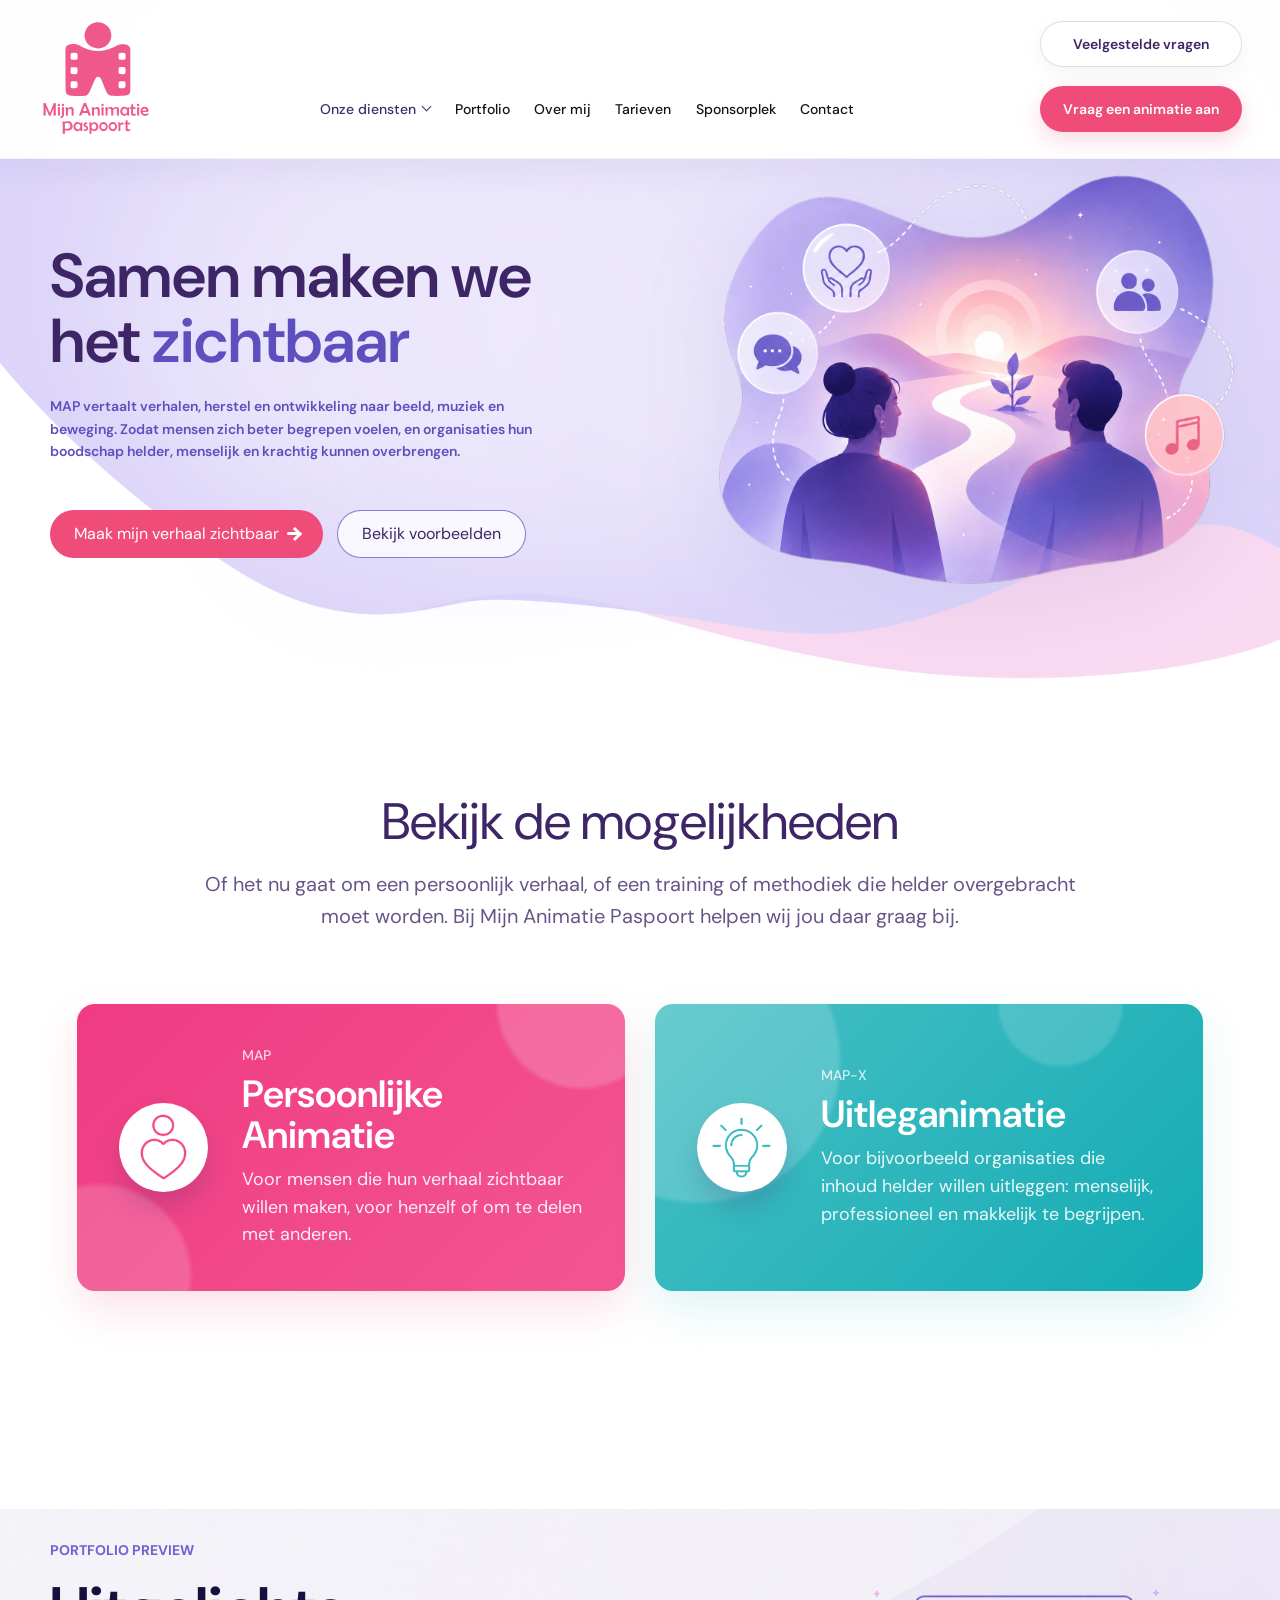
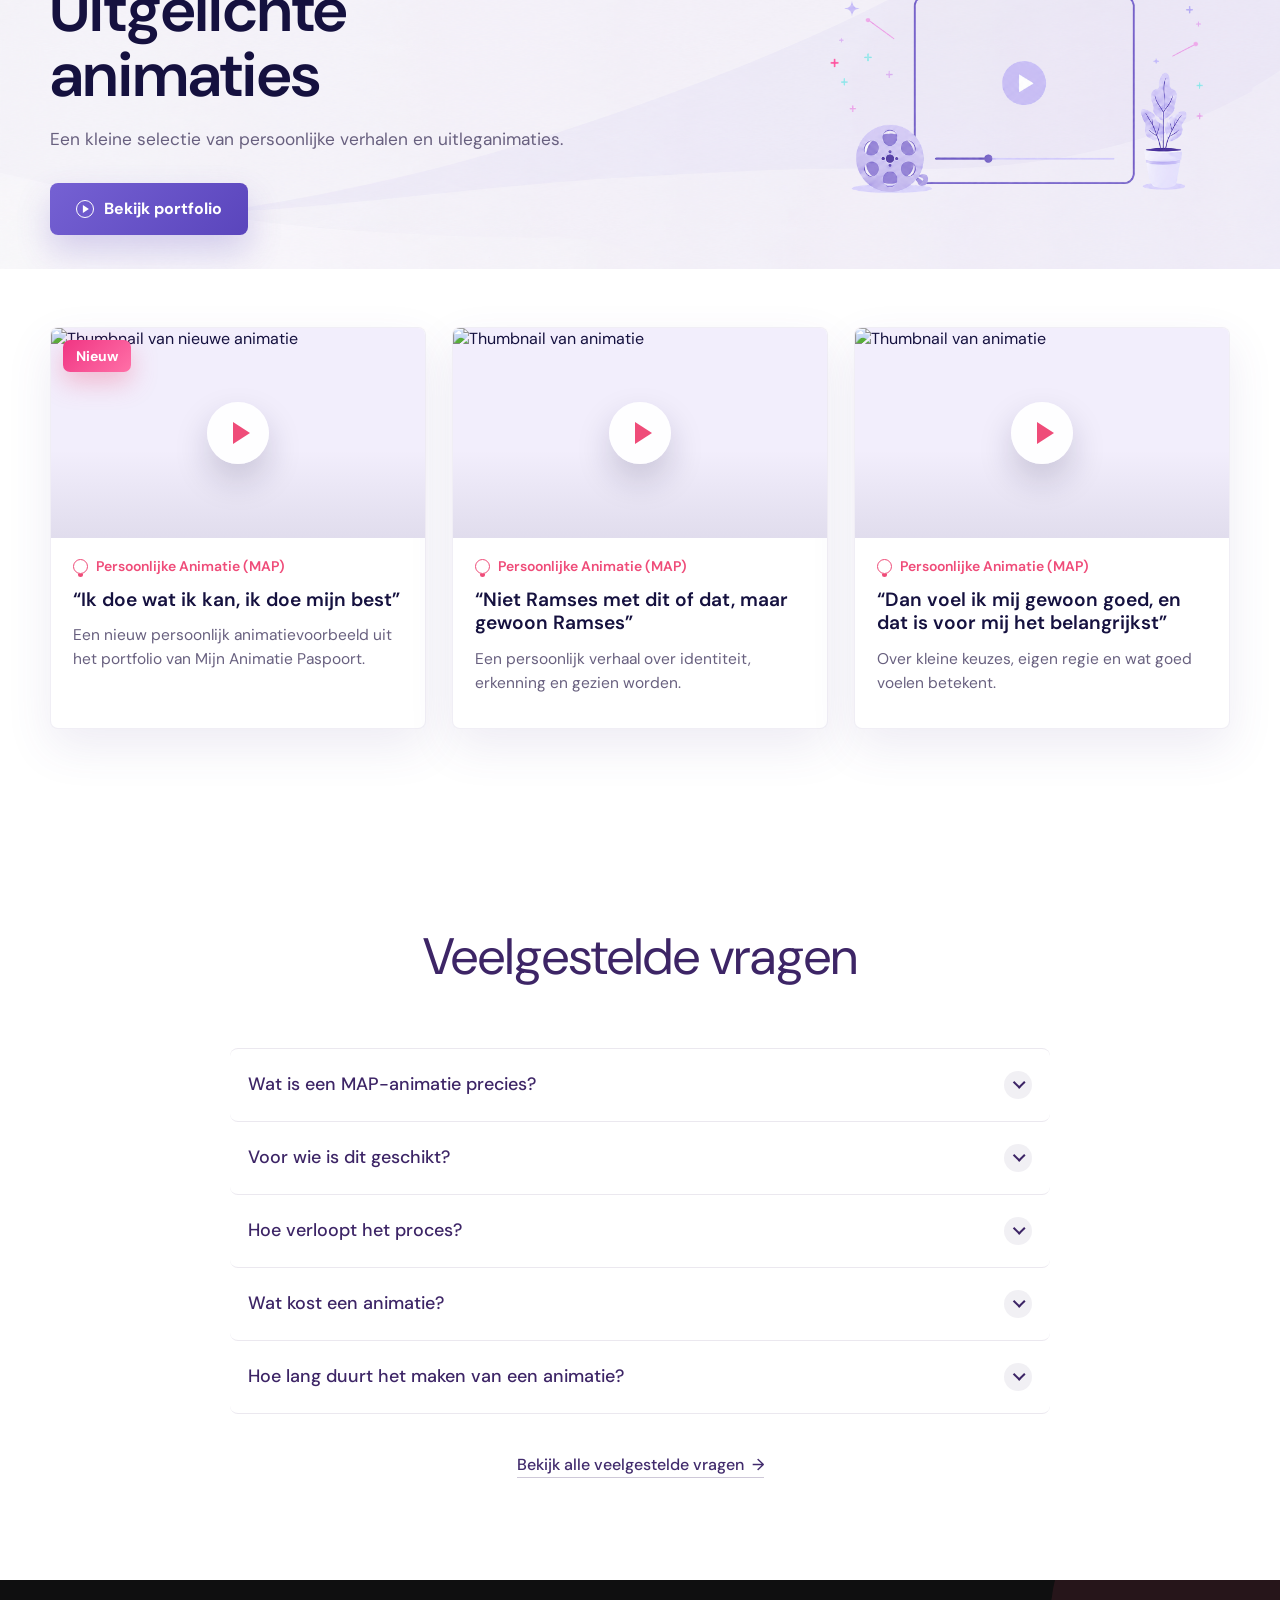
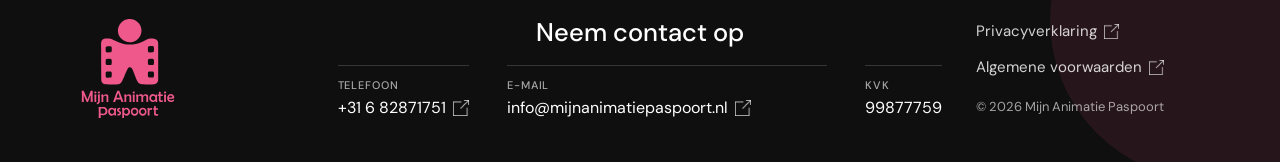
==== commit 52a48d9e: "Update uitgelichte portfolio video" ====
--- a/index.html
+++ b/index.html
@@ -143,15 +143,27 @@
             <div class="video-showcase" id="uitgelichte-animaties">
                 <div class="video-row video-row--featured">
                     <div class="video-preview-grid" aria-label="Uitgelichte animatievoorbeelden">
-                        <a class="video-card video-card--new" href="https://youtu.be/ABoxaunvkIc" target="_blank" rel="noopener noreferrer" data-category="map">
+                        <a class="video-card video-card--new" href="https://www.youtube.com/watch?v=0gTHtS2xmcU&amp;vq=hd1080" target="_blank" rel="noopener noreferrer" data-category="map">
                             <span class="video-thumb">
                                 <span class="video-badge video-badge--new">Nieuw</span>
+                                <img src="https://img.youtube.com/vi/0gTHtS2xmcU/hqdefault.jpg" alt="Thumbnail van nieuwe animatie">
+                                <span class="video-play" aria-hidden="true"></span>
+                            </span>
+                            <span class="video-card-body">
+                                <span class="video-meta">Persoonlijke Animatie (MAP)</span>
+                                <strong>&ldquo;Ik doe wat ik kan, ik doe mijn best&rdquo;</strong>
+                                <span class="video-description">Een nieuw persoonlijk animatievoorbeeld uit het portfolio van Mijn Animatie Paspoort.</span>
+                            </span>
+                        </a>
+
+                        <a class="video-card" href="https://youtu.be/ABoxaunvkIc" target="_blank" rel="noopener noreferrer" data-category="map">
+                            <span class="video-thumb">
                                 <img src="https://img.youtube.com/vi/ABoxaunvkIc/maxresdefault.jpg" alt="Thumbnail van animatie">
                                 <span class="video-play" aria-hidden="true"></span>
                             </span>
                             <span class="video-card-body">
                                 <span class="video-meta">Persoonlijke Animatie (MAP)</span>
-                                <strong>&ldquo;Niet Ramses met dit of dat, maar gewoon Ramses.&rdquo;</strong>
+                                <strong>&ldquo;Niet Ramses met dit of dat, maar gewoon Ramses&rdquo;</strong>
                                 <span class="video-description">Een persoonlijk verhaal over identiteit, erkenning en gezien worden.</span>
                             </span>
                         </a>
@@ -168,17 +180,6 @@
                             </span>
                         </a>
 
-                        <a class="video-card" href="https://youtu.be/2z9tdda3HGY?si=ps_qaWMmxiKhoR0S" target="_blank" rel="noopener noreferrer" data-category="map">
-                            <span class="video-thumb">
-                                <img src="https://img.youtube.com/vi/2z9tdda3HGY/maxresdefault.jpg" alt="Thumbnail van persoonlijk animatievoorbeeld 1">
-                                <span class="video-play" aria-hidden="true"></span>
-                            </span>
-                            <span class="video-card-body">
-                                <span class="video-meta">Herstelverhaal &middot; Trimbos Instituut</span>
-                                <strong>Van &ldquo;ik ben mislukt&rdquo; naar &ldquo;ik doe ertoe&rdquo;</strong>
-                                <span class="video-description">Een herstelverhaal over ruimte nemen en opnieuw betekenis vinden.</span>
-                            </span>
-                        </a>
                     </div>
                 </div>
             </div>
--- a/style.css
+++ b/style.css
@@ -418,6 +418,7 @@
 }
 
 .hero-eyebrow {
+    display: none;
     margin: 0 0 16px !important;
     color: #5d4fbd !important;
     font-size: 14px !important;
@@ -448,9 +449,9 @@
 .hero-statement-sub {
     max-width: 510px;
     margin-top: 22px !important;
-    color: rgba(61, 37, 102, 0.84) !important;
-    font-size: 18px !important;
-    font-weight: 400 !important;
+    color: #5d4fbd !important;
+    font-size: 14px !important;
+    font-weight: 600 !important;
     line-height: 1.58 !important;
     text-align: left;
     text-transform: none;
@@ -2803,6 +2804,7 @@
 
 .route-options::before {
     content: "";
+    box-sizing: border-box;
     position: absolute;
     z-index: 0;
     top: 8px;
@@ -4570,7 +4572,7 @@
 
     .hero-statement-sub {
         max-width: 480px;
-        font-size: 18px !important;
+        font-size: 14px !important;
     }
 
     .hero-visual {
@@ -4682,25 +4684,7 @@
     }
 
     .route-options::before {
-        top: 8px;
-        right: 8px;
-        bottom: auto;
-        left: 8px;
-        width: auto;
-        height: calc((100% - 32px) / 3);
-        transform: translateY(0);
-    }
-
-    .route-options.is-personal::before {
-        transform: translateY(0);
-    }
-
-    .route-options.is-sponsor::before {
-        transform: translateY(calc(100% + 8px));
-    }
-
-    .route-options.is-business::before {
-        transform: translateY(calc(200% + 16px));
+        content: none;
     }
 
     .route-option {
@@ -4715,6 +4699,16 @@
         text-align: left;
     }
 
+    .route-option.is-active {
+        border: 3px solid var(--route-accent);
+        background:
+            linear-gradient(145deg, rgba(255, 255, 255, 0.92), rgba(255, 242, 248, 0.84)),
+            rgba(255, 255, 255, 0.92);
+        box-shadow:
+            inset 0 0 0 1px rgba(255, 255, 255, 0.88),
+            0 14px 30px rgba(117, 97, 211, 0.16);
+    }
+
     .pricing-hero-option:not(:last-child)::after {
         content: none;
     }
@@ -4760,6 +4754,7 @@
         display: flex;
         align-items: center;
         gap: 20px;
+        justify-content: space-between;
         min-height: 112px;
         padding-top: 16px;
         padding-bottom: 16px;
@@ -4770,24 +4765,54 @@
     }
 
     .nav {
-        display: none;
-    }
-
-    .site-header.is-menu-open .nav {
         position: absolute;
         top: 100%;
+        right: 0;
         left: 0;
-        right: 0;
         display: flex;
         flex-direction: column;
         align-items: stretch;
         gap: 0;
+        max-height: 0;
         margin: 0;
+        padding: 0 clamp(22px, 6vw, 34px);
+        overflow: hidden;
+        background: rgba(255, 255, 255, 0.98);
+        border-top: 1px solid rgba(61, 37, 102, 0);
+        border-bottom: 1px solid rgba(61, 37, 102, 0);
+        box-shadow: 0 18px 38px rgba(61, 37, 102, 0);
+        opacity: 0;
+        visibility: hidden;
+        pointer-events: none;
+        transform: translateY(-10px);
+        transition: max-height 320ms ease, padding 320ms ease, opacity 220ms ease, transform 320ms ease, border-color 320ms ease, box-shadow 320ms ease, visibility 0s linear 320ms;
+    }
+
+    .site-header.is-menu-open .nav {
+        max-height: 620px;
         padding: 8px clamp(22px, 6vw, 34px) 18px;
-        background: rgba(255, 255, 255, 0.98);
         border-top: 1px solid rgba(61, 37, 102, 0.08);
         border-bottom: 1px solid rgba(61, 37, 102, 0.08);
         box-shadow: 0 18px 38px rgba(61, 37, 102, 0.12);
+        opacity: 1;
+        visibility: visible;
+        pointer-events: auto;
+        transform: translateY(0);
+        transition: max-height 360ms ease, padding 360ms ease, opacity 220ms ease, transform 360ms ease, border-color 360ms ease, box-shadow 360ms ease;
+    }
+
+    .nav > a,
+    .nav > .nav-dropdown {
+        opacity: 0;
+        transform: translateY(-6px);
+        transition: opacity 180ms ease, transform 240ms ease;
+    }
+
+    .site-header.is-menu-open .nav > a,
+    .site-header.is-menu-open .nav > .nav-dropdown {
+        opacity: 1;
+        transform: translateY(0);
+        transition-delay: 90ms;
     }
 
     .site-header.is-menu-open .nav a {
@@ -4797,6 +4822,10 @@
 
     .site-header.is-menu-open .nav a:last-child {
         border-bottom: 0;
+    }
+
+    .site-header.is-menu-open .nav a.nav-cta {
+        display: none;
     }
 
     .site-header.is-menu-open .nav-dropdown {
@@ -4843,6 +4872,7 @@
 
     .header-actions {
         gap: 8px;
+        margin-left: auto;
     }
 
     .header-button {
@@ -4851,6 +4881,35 @@
 
     .menu-button {
         display: inline-flex;
+        align-items: center;
+        width: 52px;
+        height: 52px;
+        color: var(--hero-purple);
+    }
+
+    .menu-button span {
+        width: 31px;
+        height: 4px;
+    }
+
+    .menu-button span:nth-child(2) {
+        width: 24px;
+    }
+
+    .site-header.is-menu-open .menu-button span:nth-child(1) {
+        transform: translateY(10px) rotate(45deg);
+    }
+
+    .site-header.is-menu-open .menu-button span:nth-child(3) {
+        transform: translateY(-10px) rotate(-45deg);
+    }
+
+    @media (prefers-reduced-motion: reduce) {
+        .nav,
+        .nav > a,
+        .nav > .nav-dropdown {
+            transition: none;
+        }
     }
 
     .legal-page {
@@ -4894,8 +4953,7 @@
         min-height: 0;
         grid-template-columns: 1fr;
         gap: 18px;
-        padding-top: 34px;
-        padding-bottom: 54px;
+        padding: 34px 0 54px;
         background-size: min(200%, max(115%, calc(115% + 18vh - 18vw))) 124%;
     }
 
@@ -4908,20 +4966,30 @@
         order: 2;
         width: 100%;
         min-height: 0;
-        padding-top: 0;
+        padding: 0 clamp(24px, 6vw, 34px);
         border-radius: 0;
+    }
+
+    .hero-actions {
+        justify-content: center;
+        width: 100%;
     }
 
     .hero-visual {
         order: 1;
-        justify-content: flex-end;
-        min-height: clamp(150px, 36vw, 230px);
-        margin-bottom: -6px;
+        justify-content: center;
+        width: calc(100vw - 8px);
+        max-width: none;
+        min-height: clamp(300px, 82vw, 430px);
+        margin-bottom: -10px;
+        margin-left: 50%;
+        transform: translateX(-50%);
     }
 
     .hero-picture {
-        width: min(62vw, 320px);
-        transform: translate(10%, -2%);
+        width: 100%;
+        max-width: none;
+        transform: translate(0, -2%);
     }
 
     .route-card-link {
@@ -5270,7 +5338,7 @@
     }
 
     .hero-statement {
-        padding: 0 26px 36px;
+        padding-bottom: 36px;
     }
 
     .hero-actions {
@@ -5278,7 +5346,15 @@
     }
 
     .hero-statement h1 {
-        font-size: 62px;
+        font-size: clamp(34px, 9.2vw, 42px);
+    }
+
+    .hero-statement h1 span {
+        display: block;
+    }
+
+    .hero-statement h1 em {
+        display: inline;
     }
 
     .hero-eyebrow {
@@ -5286,8 +5362,7 @@
     }
 
     .hero-statement-sub {
-        font-size: 18px !important;
-        line-height: 1.6 !important;
+        line-height: 1.58 !important;
     }
 
     .button.hero-button {
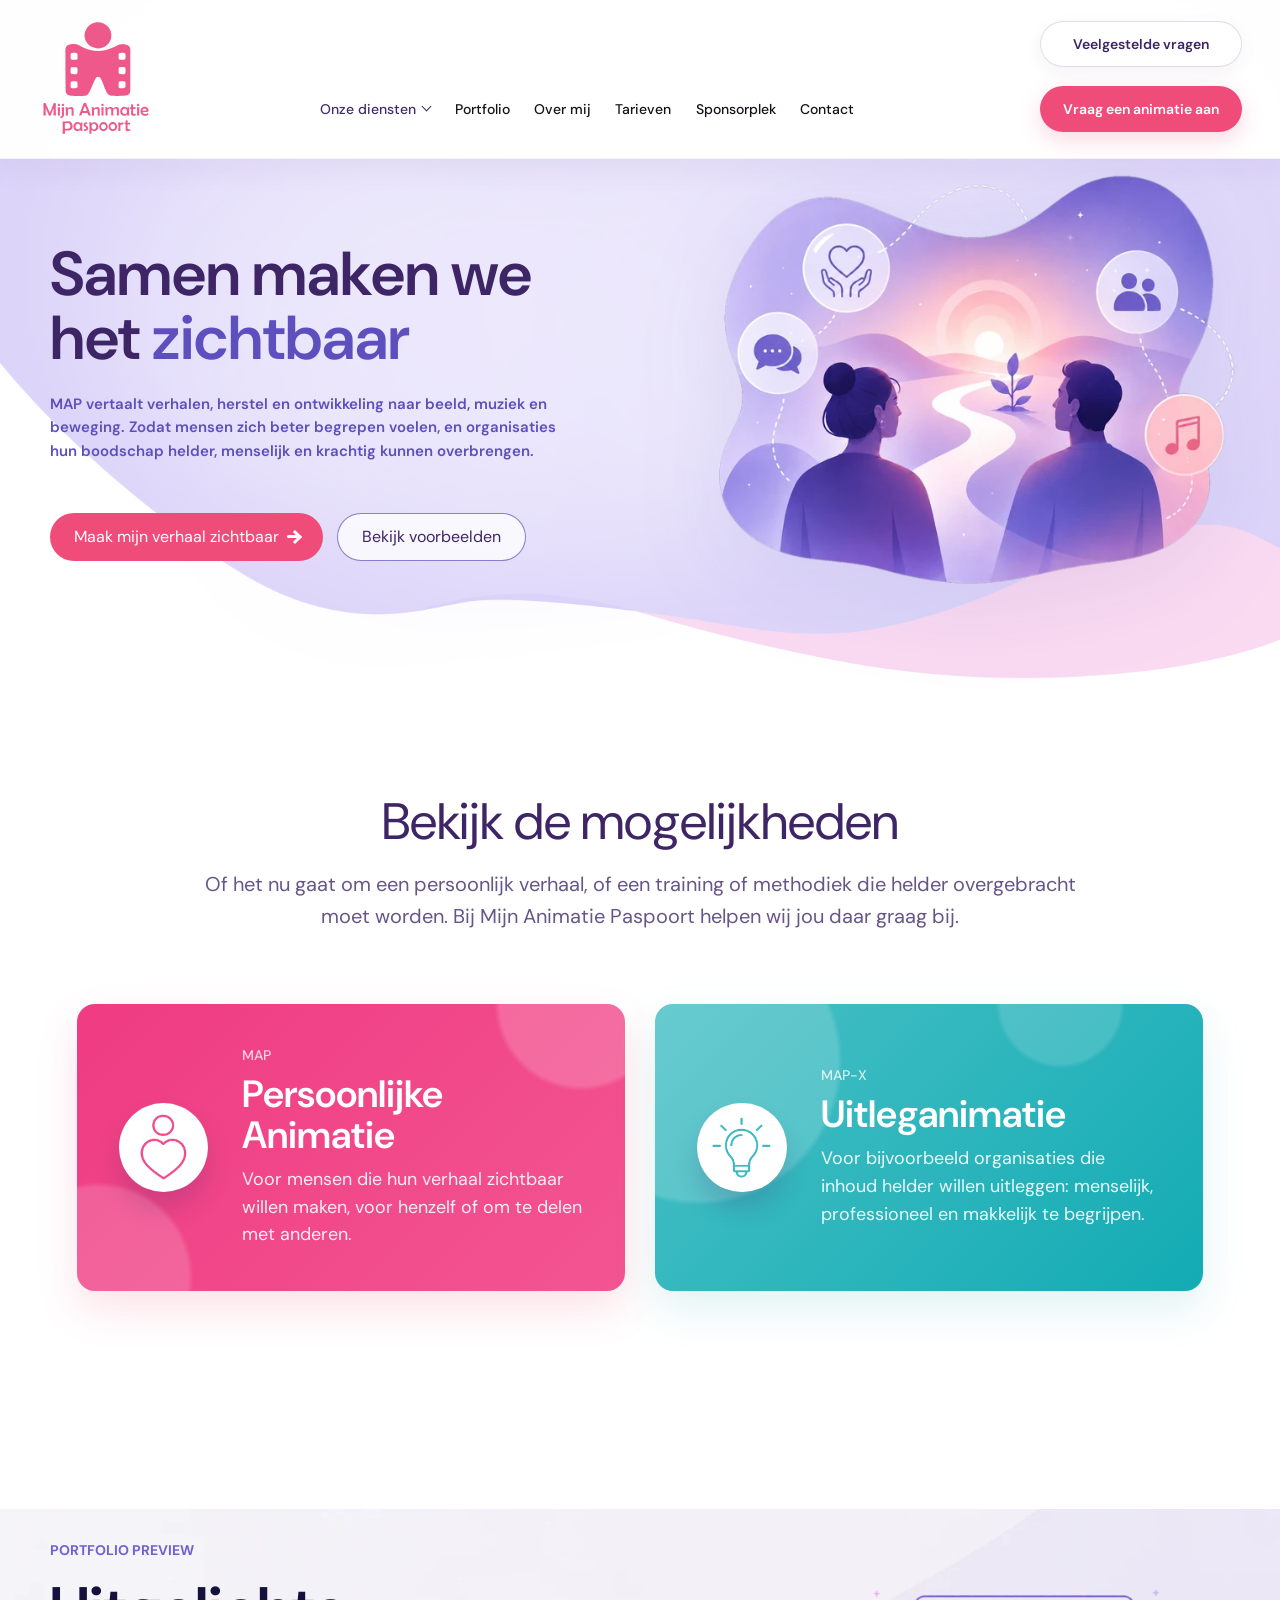
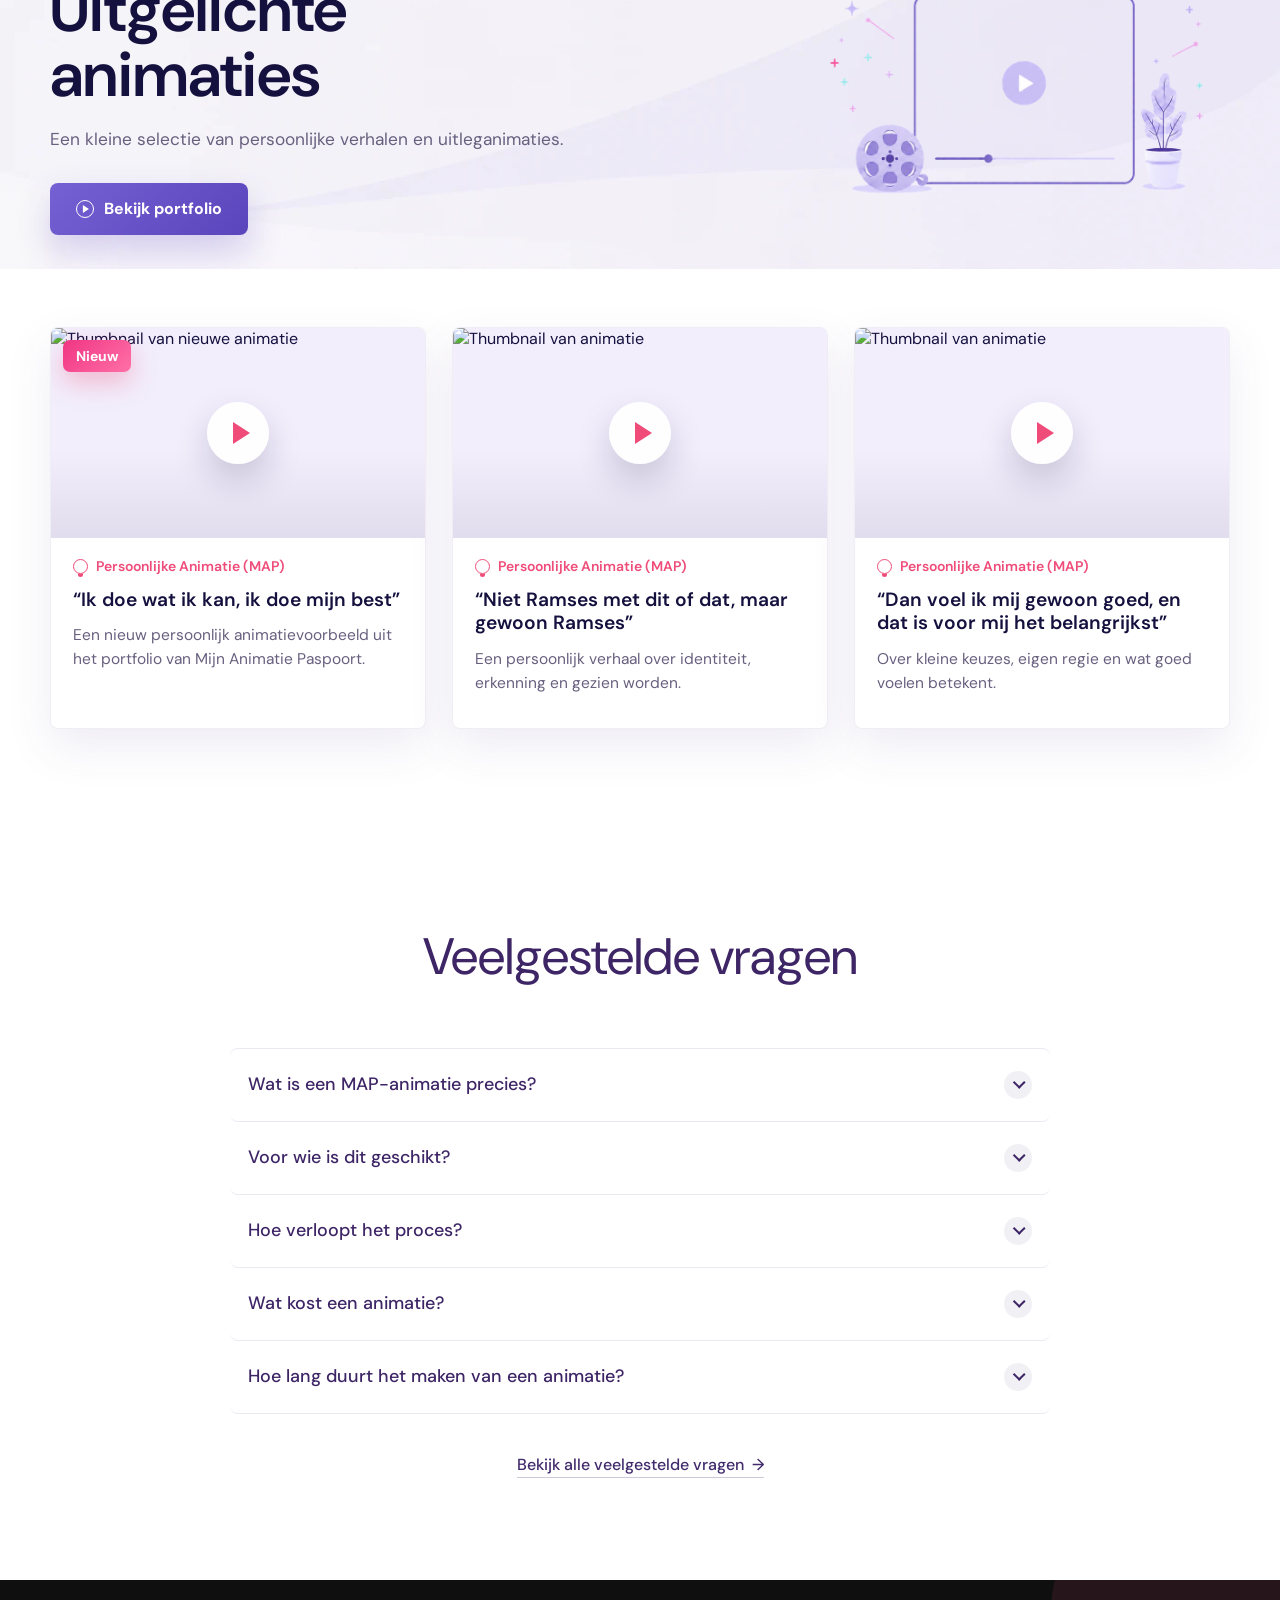
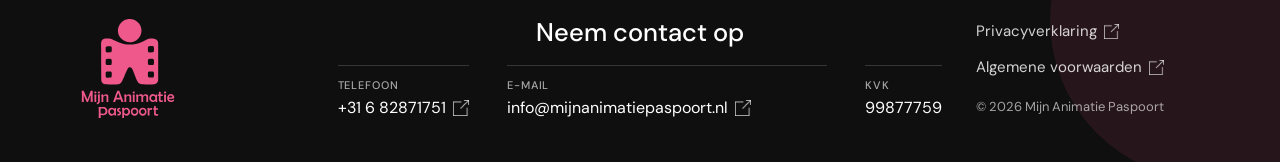
==== commit 6b422f00: "Optimize hero and banner images" ====
--- a/index.html
+++ b/index.html
@@ -1,6 +1,13 @@
 <!DOCTYPE html>
 <html lang="nl">
 <head>
+    <!-- Google Tag Manager -->
+<script>(function(w,d,s,l,i){w[l]=w[l]||[];w[l].push({'gtm.start':
+new Date().getTime(),event:'gtm.js'});var f=d.getElementsByTagName(s)[0],
+j=d.createElement(s),dl=l!='dataLayer'?'&l='+l:'';j.async=true;j.src=
+'https://www.googletagmanager.com/gtm.js?id='+i+dl;f.parentNode.insertBefore(j,f);
+})(window,document,'script','dataLayer','GTM-MHHBWGMB');</script>
+<!-- End Google Tag Manager -->
     <meta charset="UTF-8">
     <meta name="viewport" content="width=device-width, initial-scale=1.0">
     <title>Mijn Animatie Paspoort</title>
@@ -11,6 +18,10 @@
 </head>
 
 <body>
+    <!-- Google Tag Manager (noscript) -->
+<noscript><iframe src="https://www.googletagmanager.com/ns.html?id=GTM-MHHBWGMB"
+height="0" width="0" style="display:none;visibility:hidden"></iframe></noscript>
+<!-- End Google Tag Manager (noscript) -->
         <header class="site-header">
             <a class="brand" href="index.html">
                 <img src="logo.svg" alt="Mijn Animatie Paspoort">
@@ -66,7 +77,12 @@
             </div>
 
             <div class="hero-visual" aria-hidden="true">
-                <img class="hero-picture" src="assets/Hero_picture.png" alt="">
+                <picture class="hero-picture-source">
+                    <source type="image/webp"
+                            srcset="assets/hero-v1/Hero_picture-640.webp 640w, assets/hero-v1/Hero_picture-960.webp 960w, assets/hero-v1/Hero_picture-1400.webp 1400w"
+                            sizes="(max-width: 860px) 100vw, (max-width: 1180px) 46vw, 42vw">
+                    <img class="hero-picture" src="assets/Hero_picture.png" alt="" width="1402" height="1122" fetchpriority="high">
+                </picture>
             </div>
         </section>
         </div>
@@ -146,7 +162,7 @@
                         <a class="video-card video-card--new" href="https://www.youtube.com/watch?v=0gTHtS2xmcU&amp;vq=hd1080" target="_blank" rel="noopener noreferrer" data-category="map">
                             <span class="video-thumb">
                                 <span class="video-badge video-badge--new">Nieuw</span>
-                                <img src="https://img.youtube.com/vi/0gTHtS2xmcU/hqdefault.jpg" alt="Thumbnail van nieuwe animatie">
+                                <img src="https://img.youtube.com/vi/0gTHtS2xmcU/hqdefault.jpg" alt="Thumbnail van nieuwe animatie" loading="lazy" decoding="async">
                                 <span class="video-play" aria-hidden="true"></span>
                             </span>
                             <span class="video-card-body">
@@ -158,7 +174,7 @@
 
                         <a class="video-card" href="https://youtu.be/ABoxaunvkIc" target="_blank" rel="noopener noreferrer" data-category="map">
                             <span class="video-thumb">
-                                <img src="https://img.youtube.com/vi/ABoxaunvkIc/maxresdefault.jpg" alt="Thumbnail van animatie">
+                                <img src="https://img.youtube.com/vi/ABoxaunvkIc/maxresdefault.jpg" alt="Thumbnail van animatie" loading="lazy" decoding="async">
                                 <span class="video-play" aria-hidden="true"></span>
                             </span>
                             <span class="video-card-body">
@@ -170,7 +186,7 @@
 
                         <a class="video-card" href="https://youtu.be/Y9TlVVCf2x8" target="_blank" rel="noopener noreferrer" data-category="map">
                             <span class="video-thumb">
-                                <img src="https://img.youtube.com/vi/Y9TlVVCf2x8/maxresdefault.jpg" alt="Thumbnail van animatie">
+                                <img src="https://img.youtube.com/vi/Y9TlVVCf2x8/maxresdefault.jpg" alt="Thumbnail van animatie" loading="lazy" decoding="async">
                                 <span class="video-play" aria-hidden="true"></span>
                             </span>
                             <span class="video-card-body">
--- a/style.css
+++ b/style.css
@@ -24,6 +24,38 @@
     --shadow: 0 24px 70px rgba(67, 38, 108, 0.18);
 }
 
+.hero-picture {
+    aspect-ratio: 1402 / 1122;
+}
+
+.map-hero-illustration {
+    aspect-ratio: 1672 / 941;
+}
+
+.mapx-hero-illustration {
+    aspect-ratio: 1746 / 901;
+}
+
+.portfolio-hero-illustration {
+    aspect-ratio: 1655 / 950;
+}
+
+.about-hero-illustration {
+    aspect-ratio: 1537 / 1023;
+}
+
+.sponsor-hero-illustration {
+    aspect-ratio: 2172 / 724;
+}
+
+.contact-hero-illustration {
+    aspect-ratio: 900 / 592;
+}
+
+.faq-hero-illustration {
+    aspect-ratio: 1882 / 836;
+}
+
 * {
     box-sizing: border-box;
 }
@@ -450,7 +482,7 @@
     max-width: 510px;
     margin-top: 22px !important;
     color: #5d4fbd !important;
-    font-size: 14px !important;
+    font-size: 15px !important;
     font-weight: 600 !important;
     line-height: 1.58 !important;
     text-align: left;
@@ -4572,7 +4604,7 @@
 
     .hero-statement-sub {
         max-width: 480px;
-        font-size: 14px !important;
+        font-size: 15px !important;
     }
 
     .hero-visual {
@@ -5492,6 +5524,10 @@
 
     background-color: #fbfaff;
     background-image: url('assets/Voorbeelden_banner_background.png');
+    background-image: image-set(
+        url('assets/banner-v1/Voorbeelden_banner_background-1400.webp') type('image/webp'),
+        url('assets/Voorbeelden_banner_background.png') type('image/png')
+    );
     background-repeat: no-repeat;
     background-position: center top;
 
@@ -5510,11 +5546,40 @@
     width: clamp(400px, 34vw, 520px);
     aspect-ratio: 1448 / 1086;
     background-image: url('assets/Voorbeelden_banner_illustration.png');
+    background-image: image-set(
+        url('assets/banner-v1/Voorbeelden_banner_illustration-960.webp') type('image/webp'),
+        url('assets/Voorbeelden_banner_illustration.png') type('image/png')
+    );
     background-repeat: no-repeat;
     background-position: center;
     background-size: contain;
     pointer-events: none;
     transform: translateY(-50%);
+}
+
+@media (max-width: 1180px) {
+    .examples-header {
+        background-image: image-set(
+            url('assets/banner-v1/Voorbeelden_banner_background-960.webp') type('image/webp'),
+            url('assets/Voorbeelden_banner_background.png') type('image/png')
+        );
+    }
+}
+
+@media (max-width: 680px) {
+    .examples-header {
+        background-image: image-set(
+            url('assets/banner-v1/Voorbeelden_banner_background-640.webp') type('image/webp'),
+            url('assets/Voorbeelden_banner_background.png') type('image/png')
+        );
+    }
+
+    .examples-header::after {
+        background-image: image-set(
+            url('assets/banner-v1/Voorbeelden_banner_illustration-640.webp') type('image/webp'),
+            url('assets/Voorbeelden_banner_illustration.png') type('image/png')
+        );
+    }
 }
 
 .examples-copy,
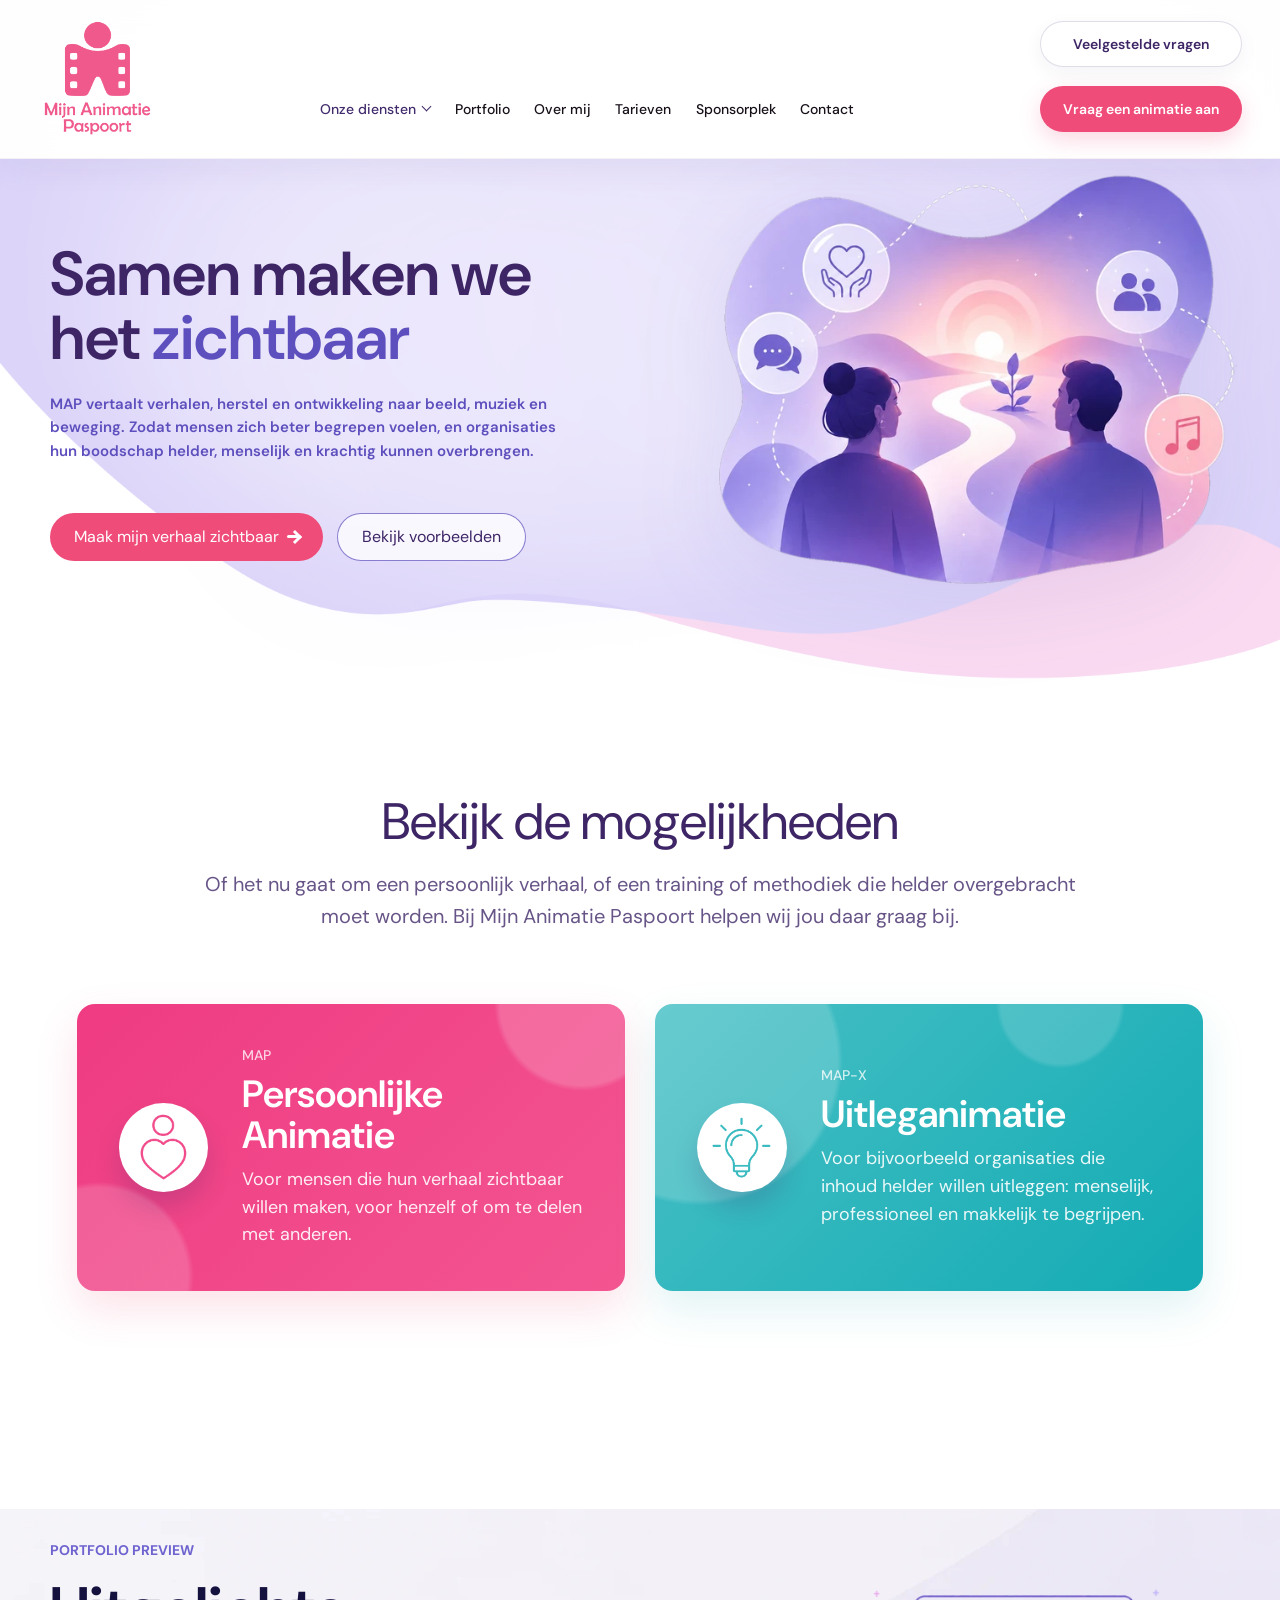
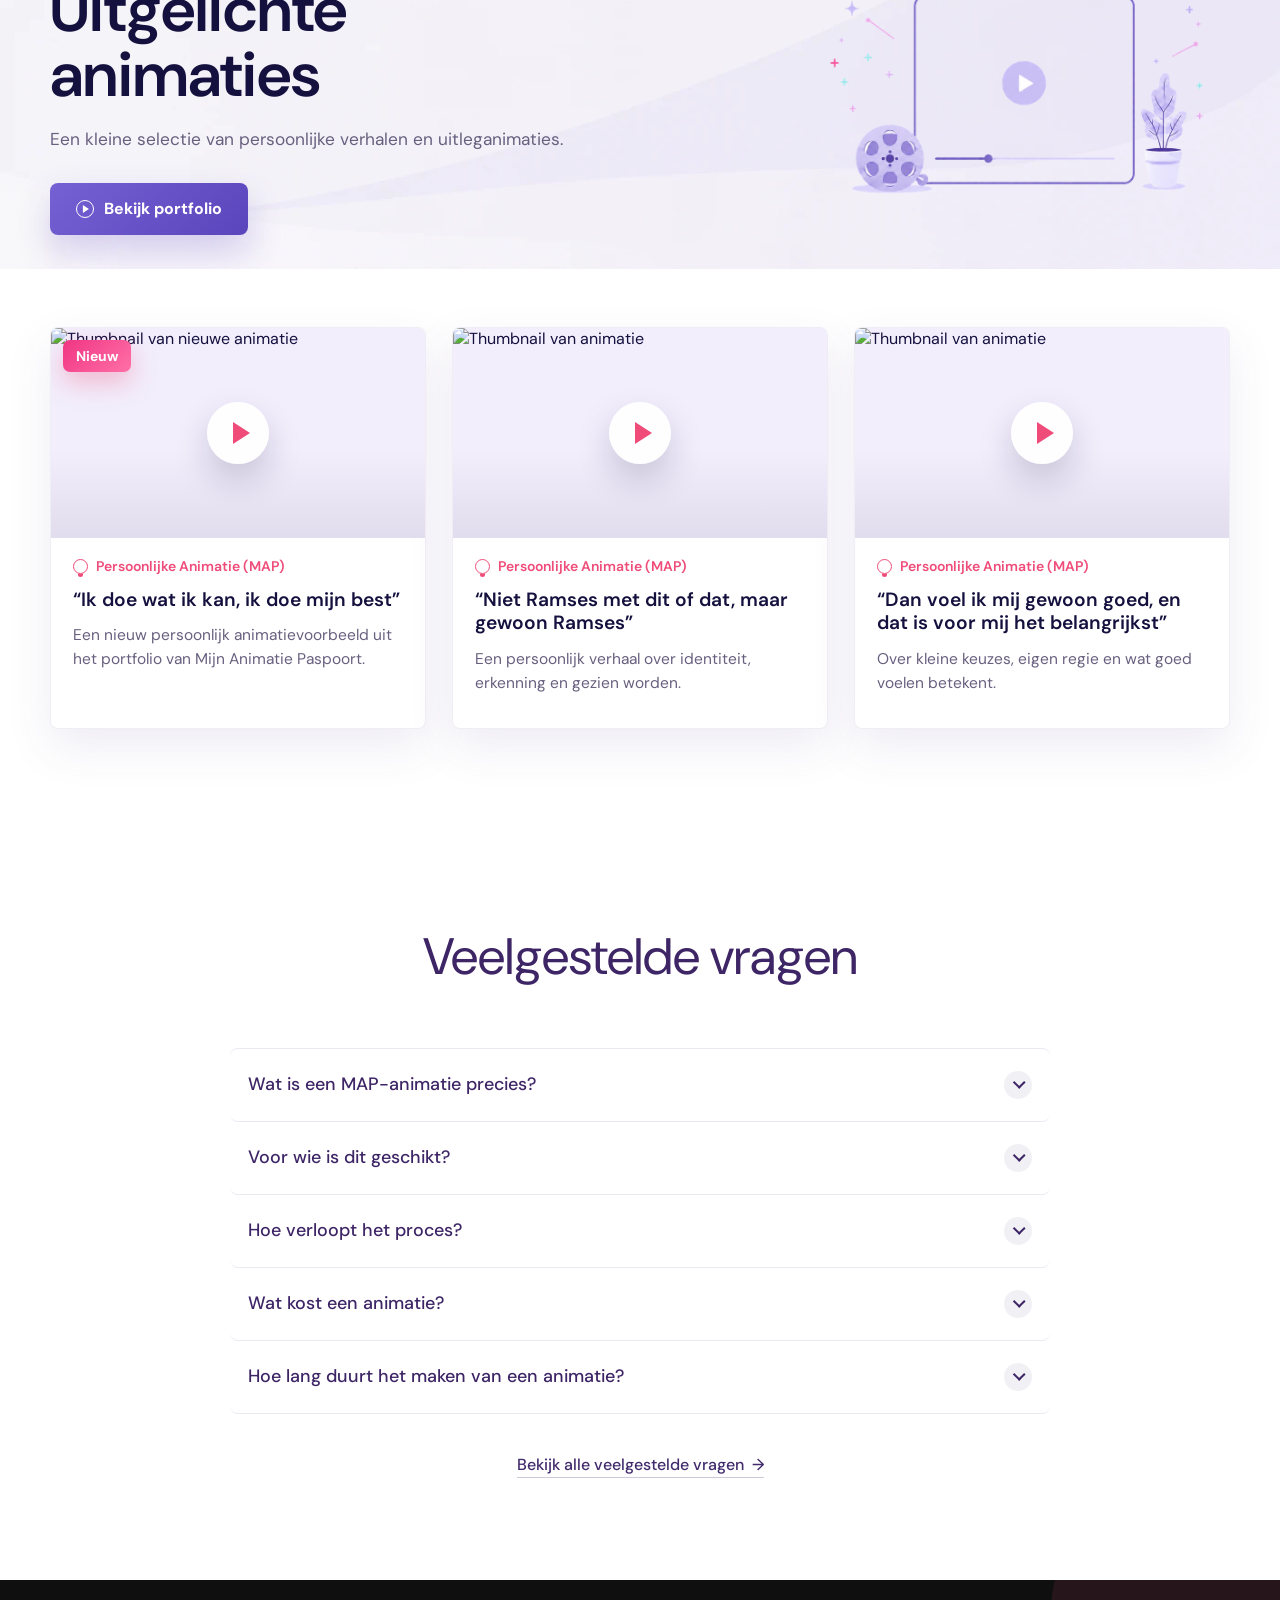
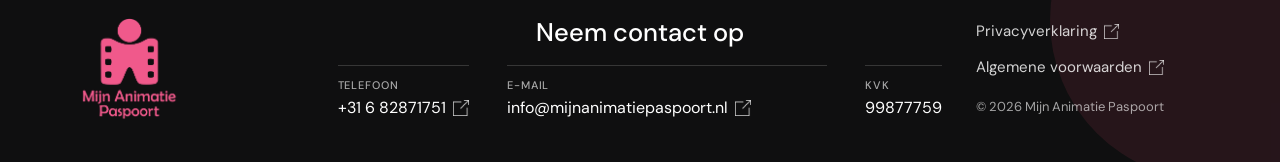
==== commit fca9ad20: "Update logo across site" ====
--- a/index.html
+++ b/index.html
@@ -24,7 +24,7 @@
 <!-- End Google Tag Manager (noscript) -->
         <header class="site-header">
             <a class="brand" href="index.html">
-                <img src="logo.svg" alt="Mijn Animatie Paspoort">
+                <img src="logo.png" alt="Mijn Animatie Paspoort">
         </a>
 
         <nav class="nav" id="site-nav" aria-label="Hoofdnavigatie">
@@ -241,7 +241,7 @@
 
         <footer class="site-footer" id="contact">
             <div class="footer-brand">
-                <img src="logo.svg" alt="Mijn Animatie Paspoort">
+                <img src="logo.png" alt="Mijn Animatie Paspoort">
             </div>
 
             <div class="footer-contact">
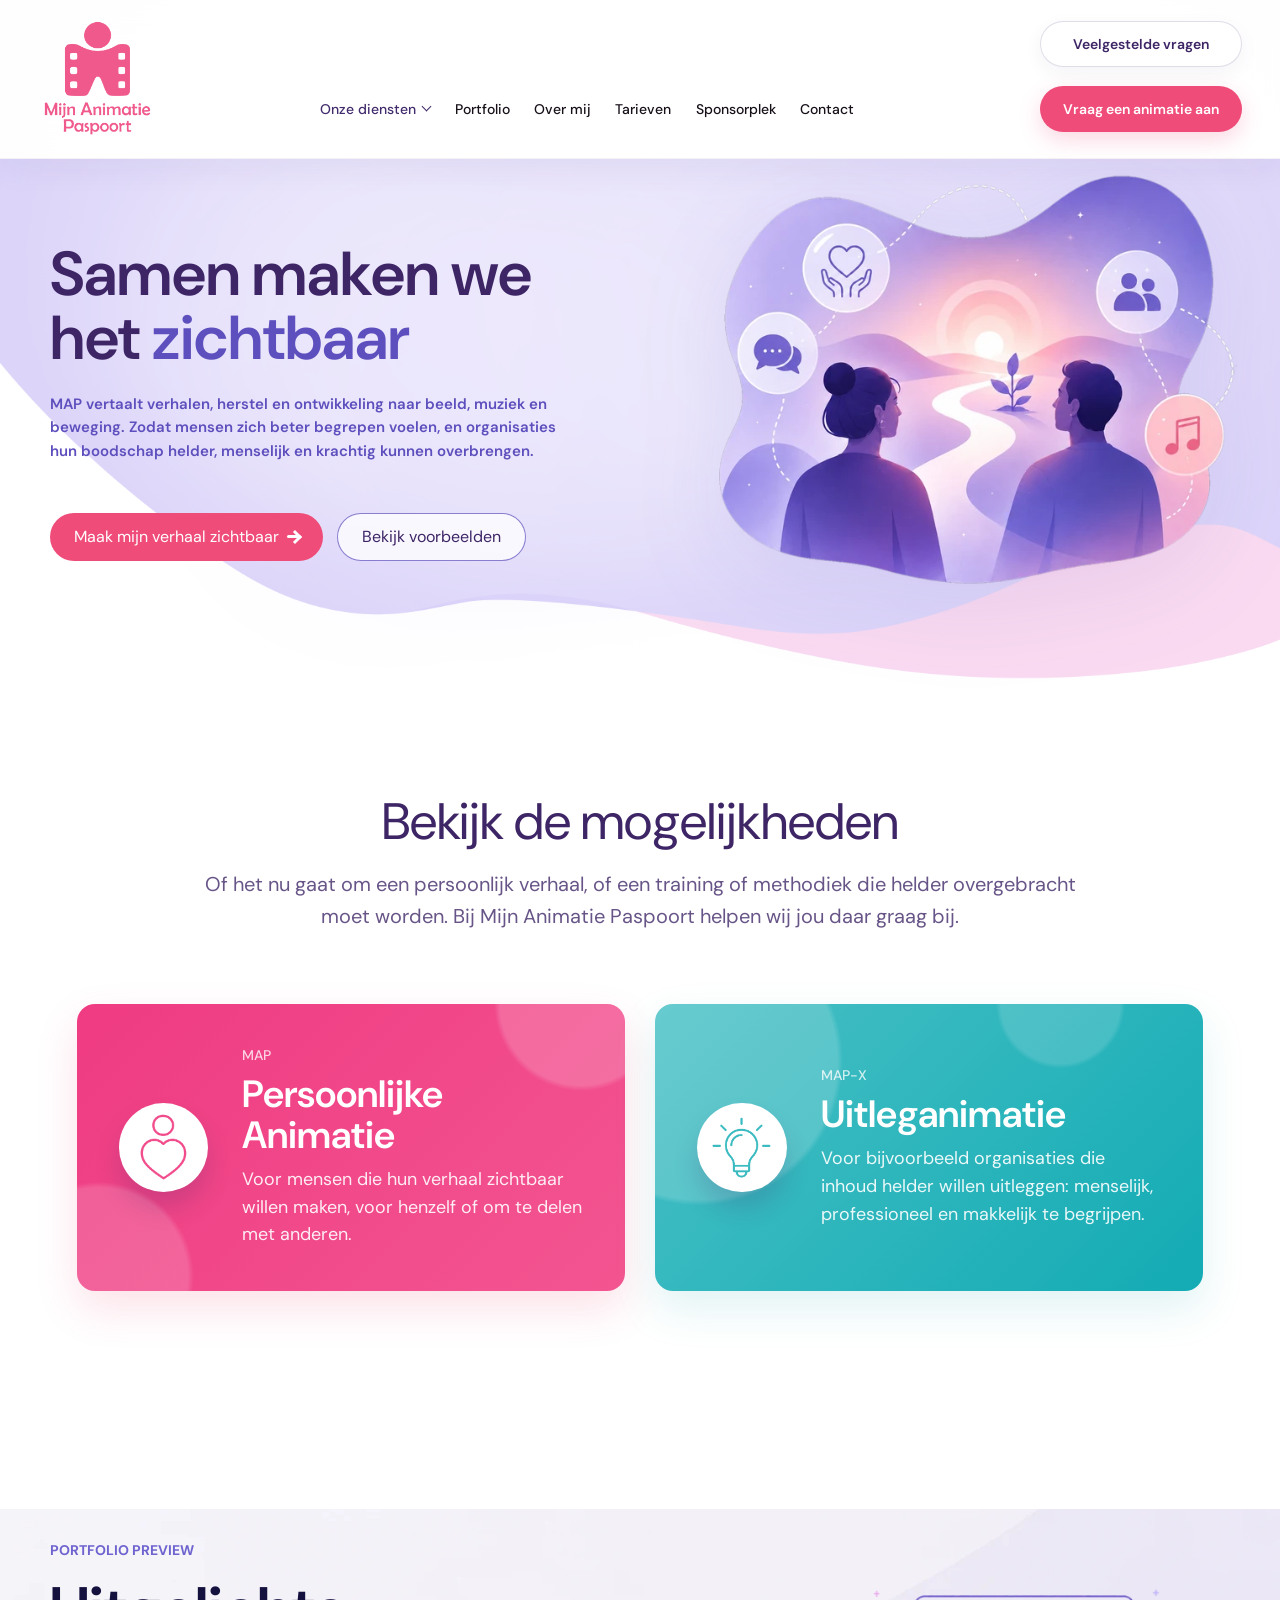
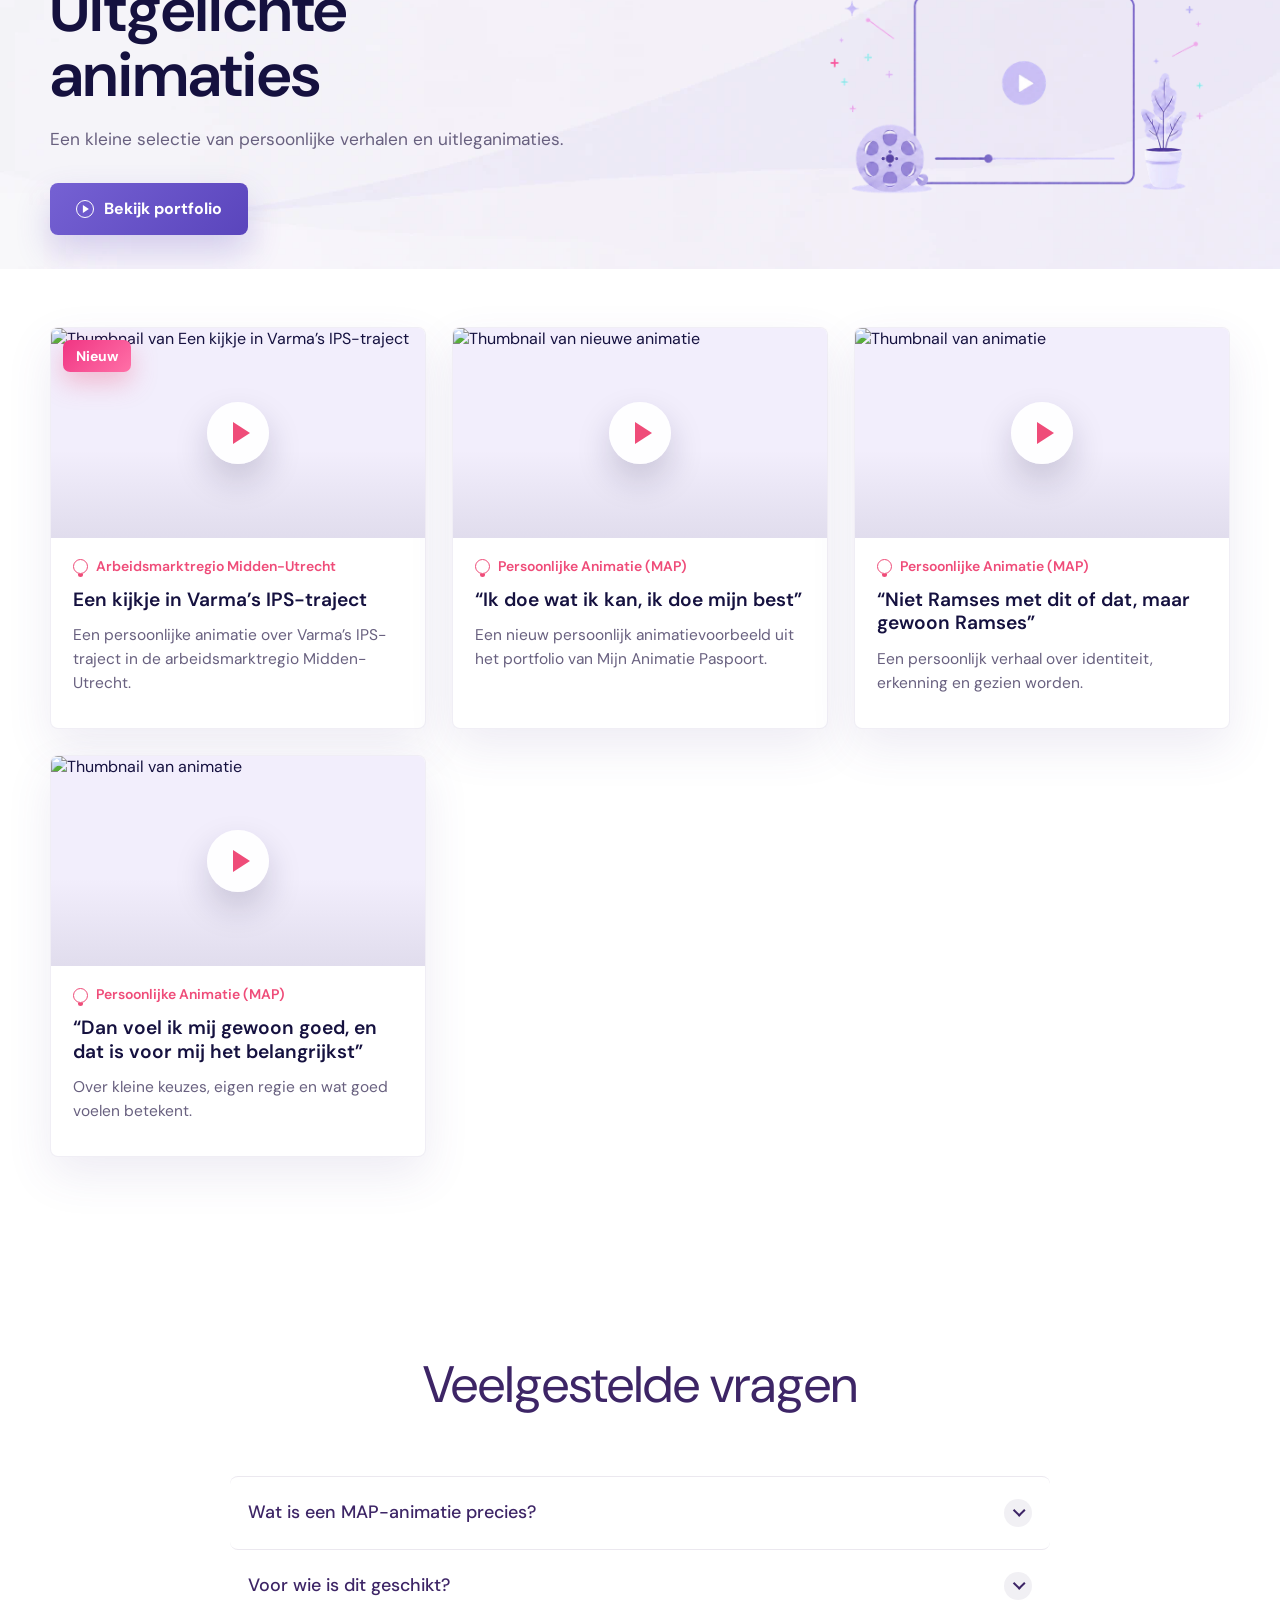
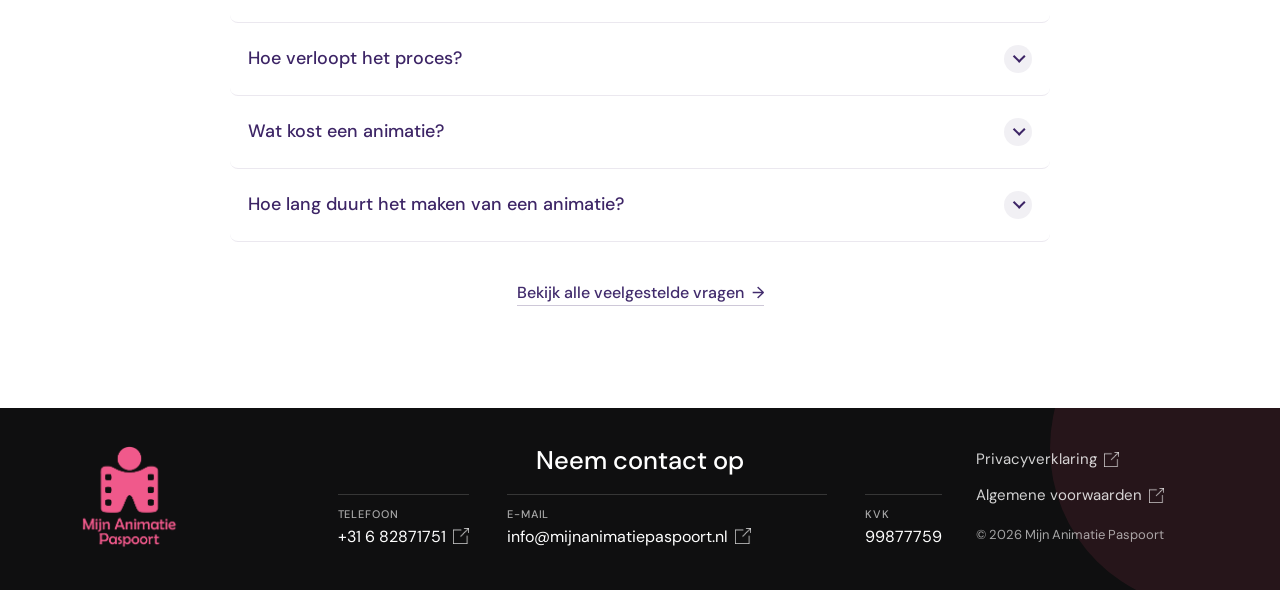
==== commit 96dad393: "Voeg animatie over Varma IPS-traject toe met Nieuw-label" ====
--- a/index.html
+++ b/index.html
@@ -159,9 +159,21 @@
             <div class="video-showcase" id="uitgelichte-animaties">
                 <div class="video-row video-row--featured">
                     <div class="video-preview-grid" aria-label="Uitgelichte animatievoorbeelden">
-                        <a class="video-card video-card--new" href="https://www.youtube.com/watch?v=0gTHtS2xmcU&amp;vq=hd1080" target="_blank" rel="noopener noreferrer" data-category="map">
+                        <a class="video-card video-card--new" href="https://youtu.be/O8wBSsa81Jw" target="_blank" rel="noopener noreferrer" data-category="map">
                             <span class="video-thumb">
                                 <span class="video-badge video-badge--new">Nieuw</span>
+                                <img src="https://img.youtube.com/vi/O8wBSsa81Jw/hqdefault.jpg" alt="Thumbnail van Een kijkje in Varma&rsquo;s IPS-traject" loading="lazy" decoding="async">
+                                <span class="video-play" aria-hidden="true"></span>
+                            </span>
+                            <span class="video-card-body">
+                                <span class="video-meta">Arbeidsmarktregio Midden-Utrecht</span>
+                                <strong>Een kijkje in Varma&rsquo;s IPS-traject</strong>
+                                <span class="video-description">Een persoonlijke animatie over Varma&rsquo;s IPS-traject in de arbeidsmarktregio Midden-Utrecht.</span>
+                            </span>
+                        </a>
+
+                        <a class="video-card" href="https://www.youtube.com/watch?v=0gTHtS2xmcU&amp;vq=hd1080" target="_blank" rel="noopener noreferrer" data-category="map">
+                            <span class="video-thumb">
                                 <img src="https://img.youtube.com/vi/0gTHtS2xmcU/hqdefault.jpg" alt="Thumbnail van nieuwe animatie" loading="lazy" decoding="async">
                                 <span class="video-play" aria-hidden="true"></span>
                             </span>
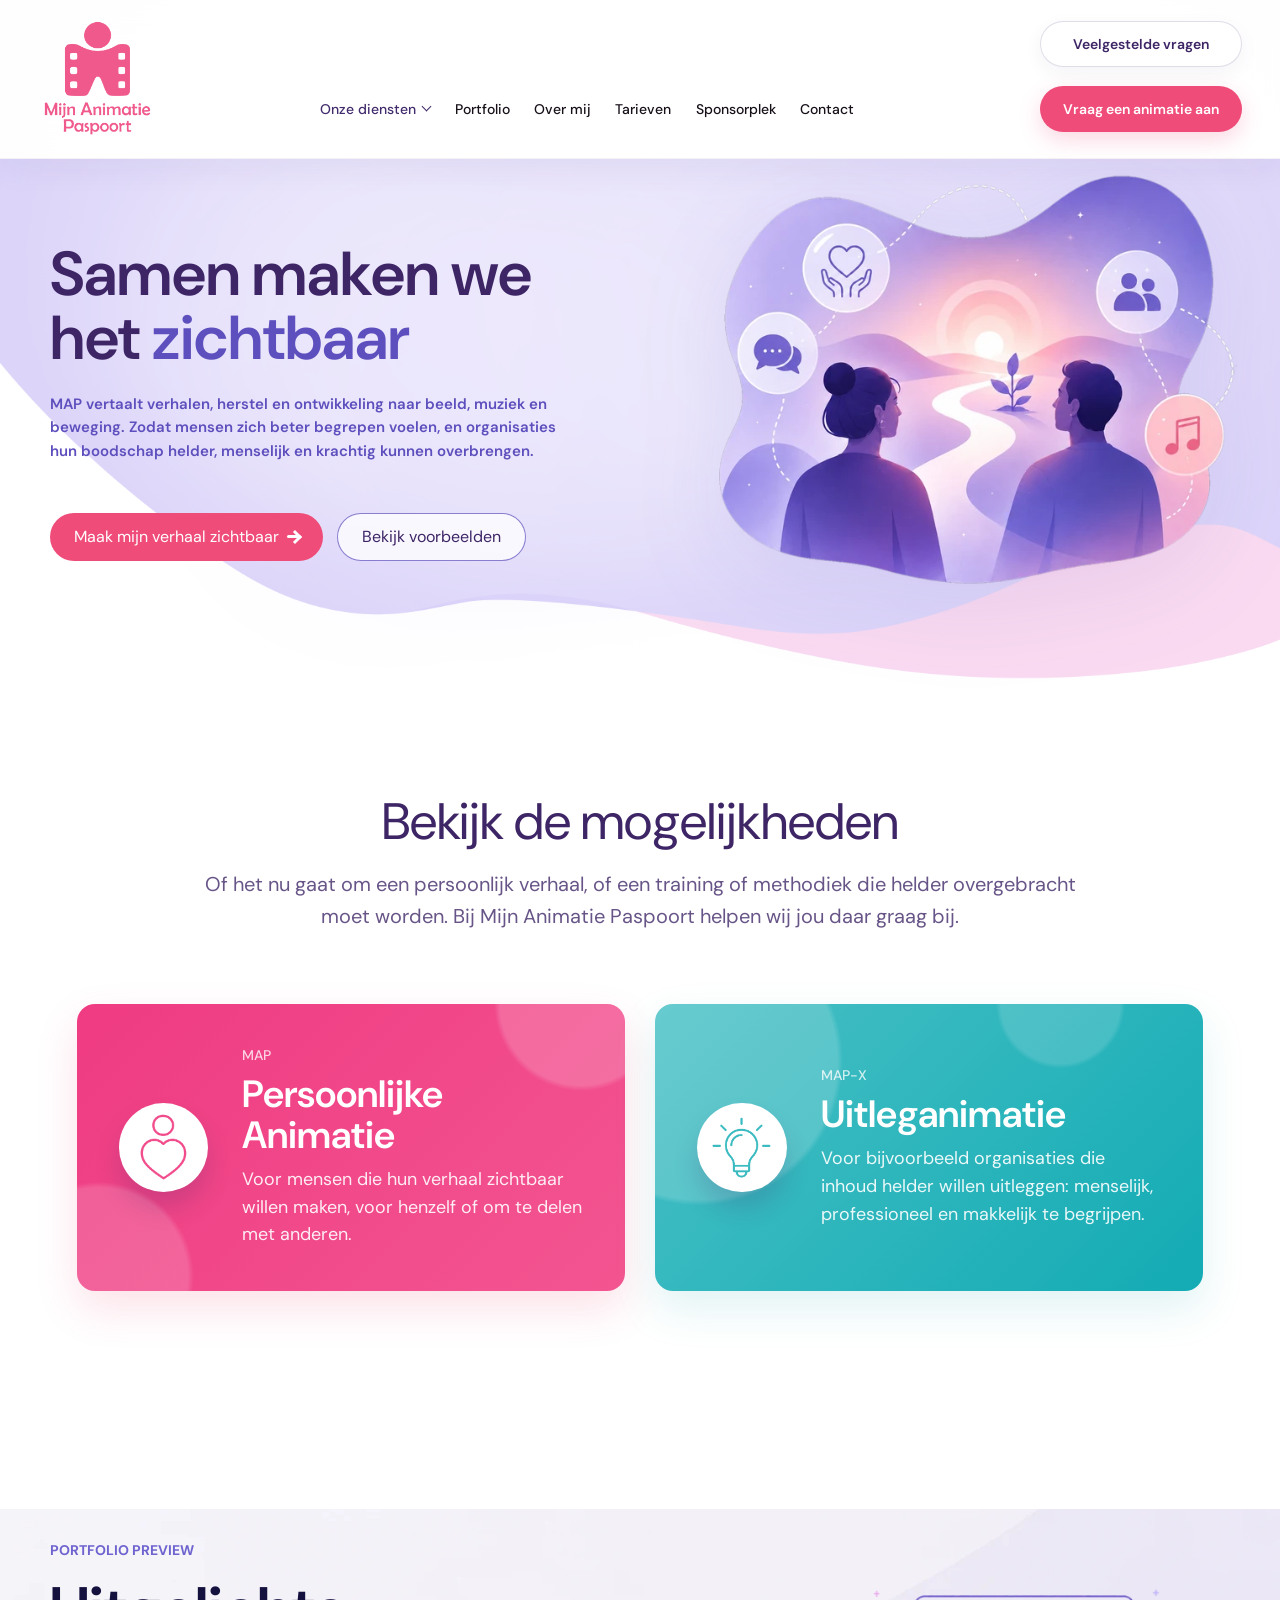
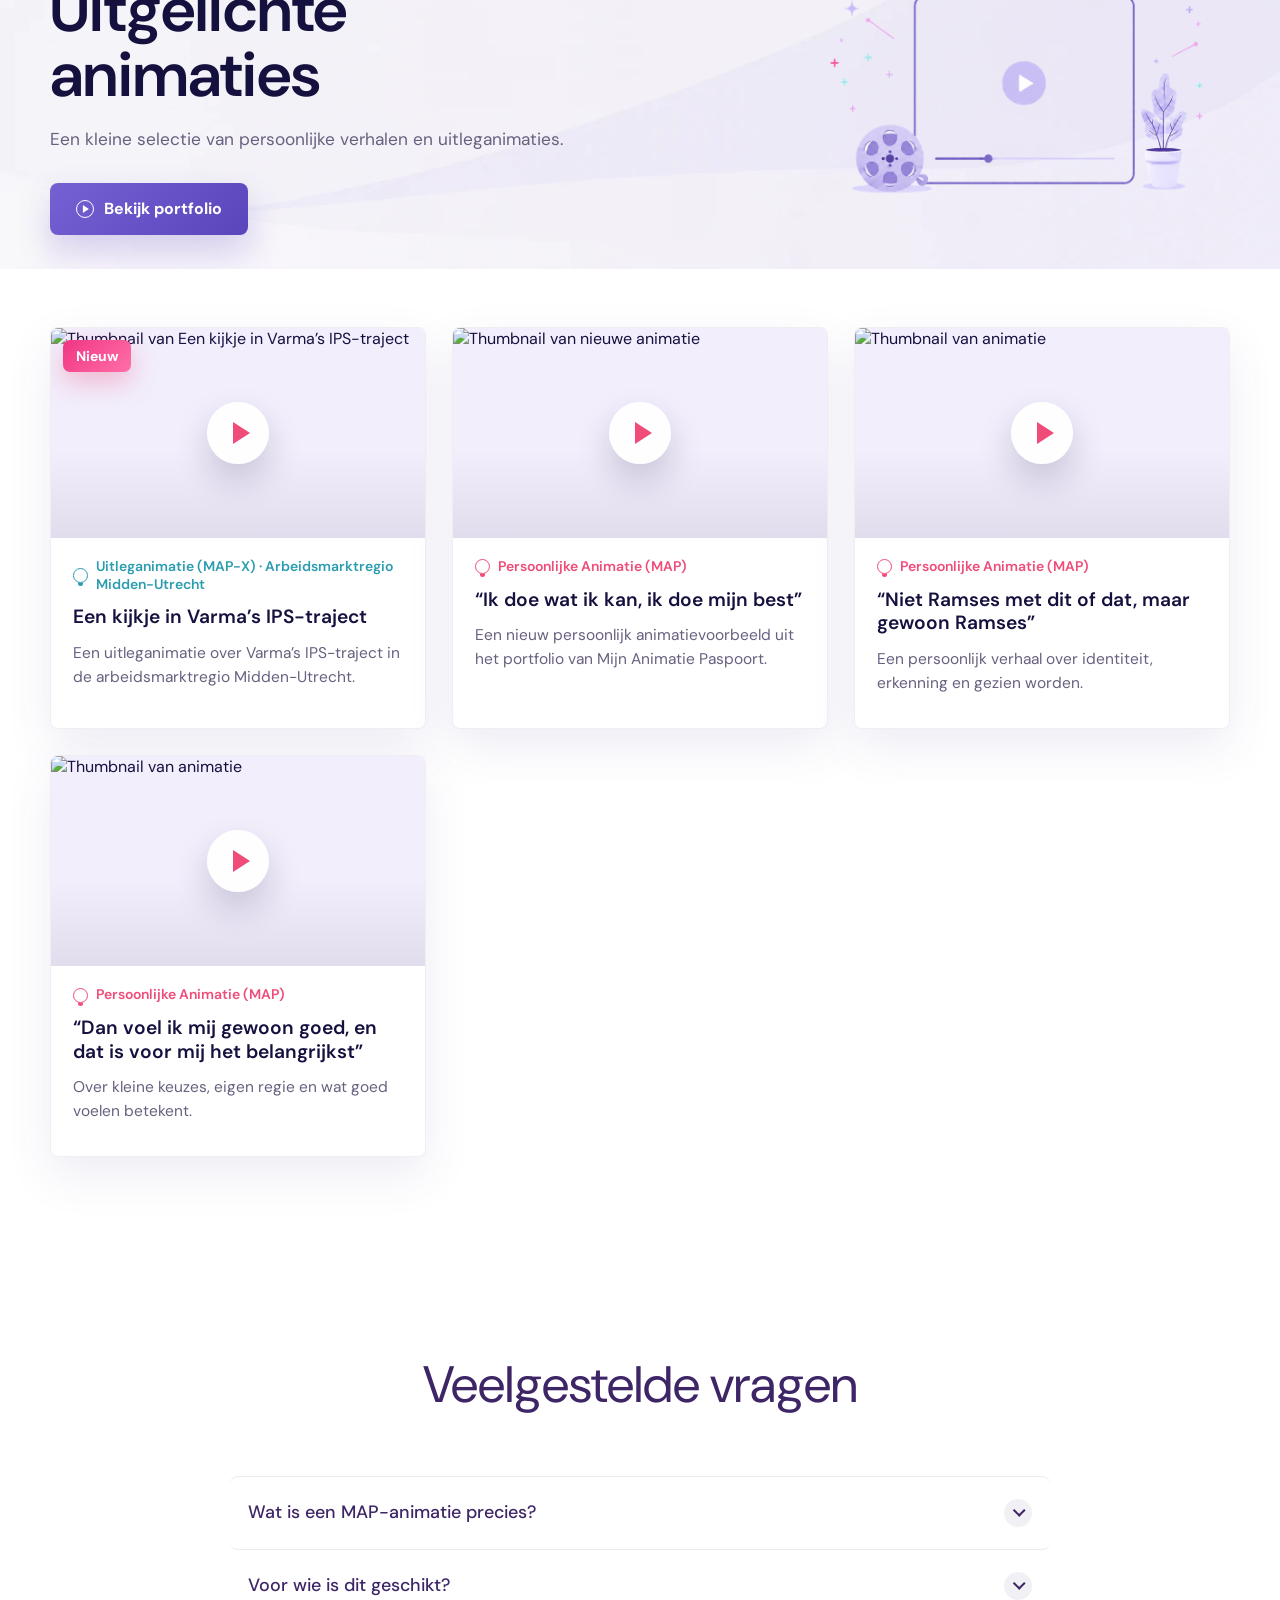
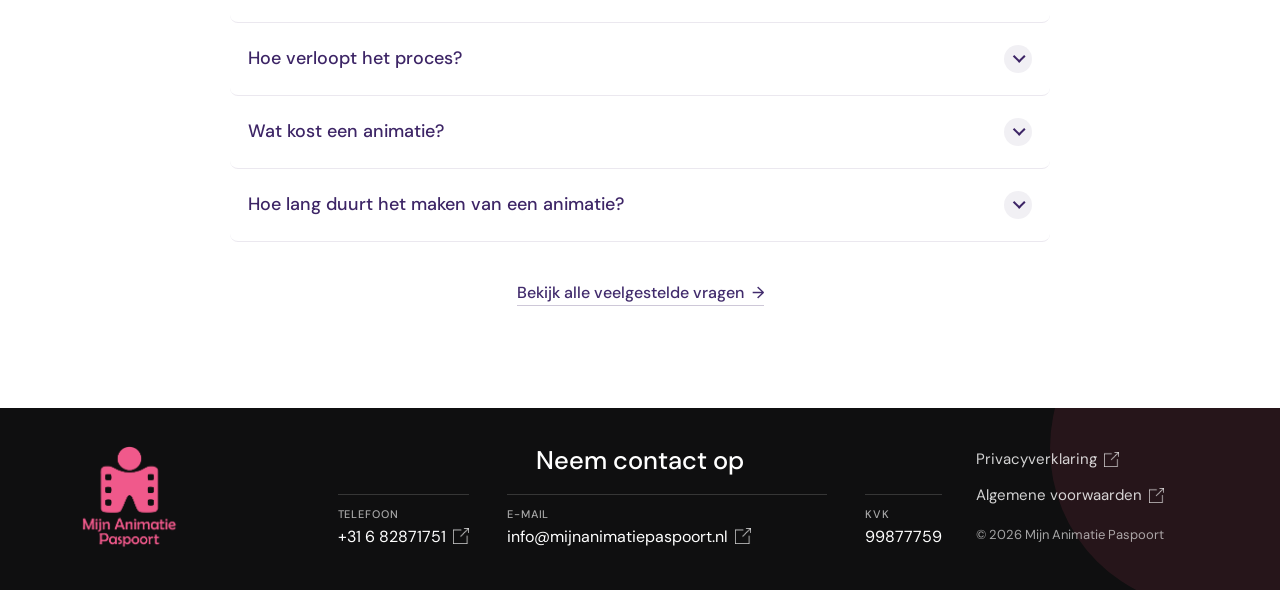
==== commit 05e040eb: "Classificeer IPS-animatie als MAP-X" ====
--- a/index.html
+++ b/index.html
@@ -159,16 +159,16 @@
             <div class="video-showcase" id="uitgelichte-animaties">
                 <div class="video-row video-row--featured">
                     <div class="video-preview-grid" aria-label="Uitgelichte animatievoorbeelden">
-                        <a class="video-card video-card--new" href="https://youtu.be/O8wBSsa81Jw" target="_blank" rel="noopener noreferrer" data-category="map">
+                        <a class="video-card video-card--mapx video-card--new" href="https://youtu.be/O8wBSsa81Jw" target="_blank" rel="noopener noreferrer" data-category="mapx">
                             <span class="video-thumb">
                                 <span class="video-badge video-badge--new">Nieuw</span>
                                 <img src="https://img.youtube.com/vi/O8wBSsa81Jw/hqdefault.jpg" alt="Thumbnail van Een kijkje in Varma&rsquo;s IPS-traject" loading="lazy" decoding="async">
                                 <span class="video-play" aria-hidden="true"></span>
                             </span>
                             <span class="video-card-body">
-                                <span class="video-meta">Arbeidsmarktregio Midden-Utrecht</span>
+                                <span class="video-meta video-meta--mapx">Uitleganimatie (MAP-X) &middot; Arbeidsmarktregio Midden-Utrecht</span>
                                 <strong>Een kijkje in Varma&rsquo;s IPS-traject</strong>
-                                <span class="video-description">Een persoonlijke animatie over Varma&rsquo;s IPS-traject in de arbeidsmarktregio Midden-Utrecht.</span>
+                                <span class="video-description">Een uitleganimatie over Varma&rsquo;s IPS-traject in de arbeidsmarktregio Midden-Utrecht.</span>
                             </span>
                         </a>
 
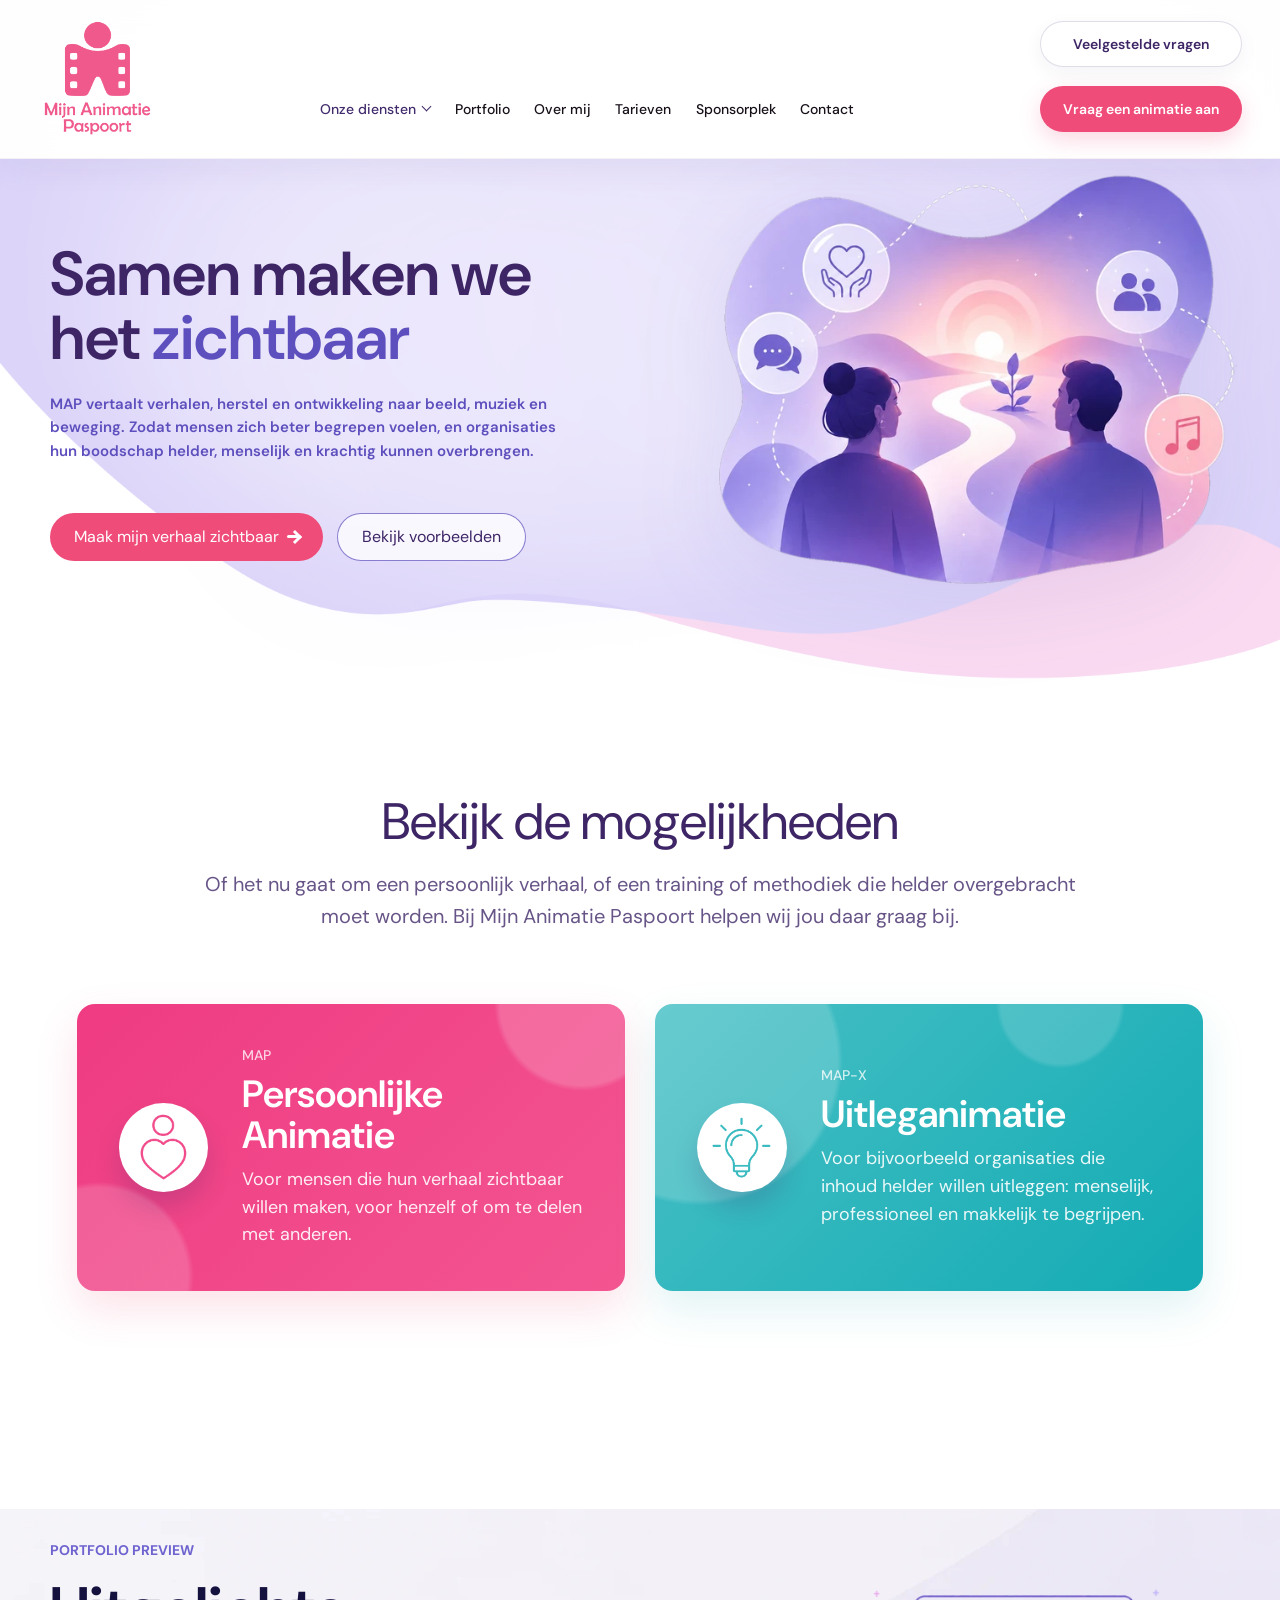
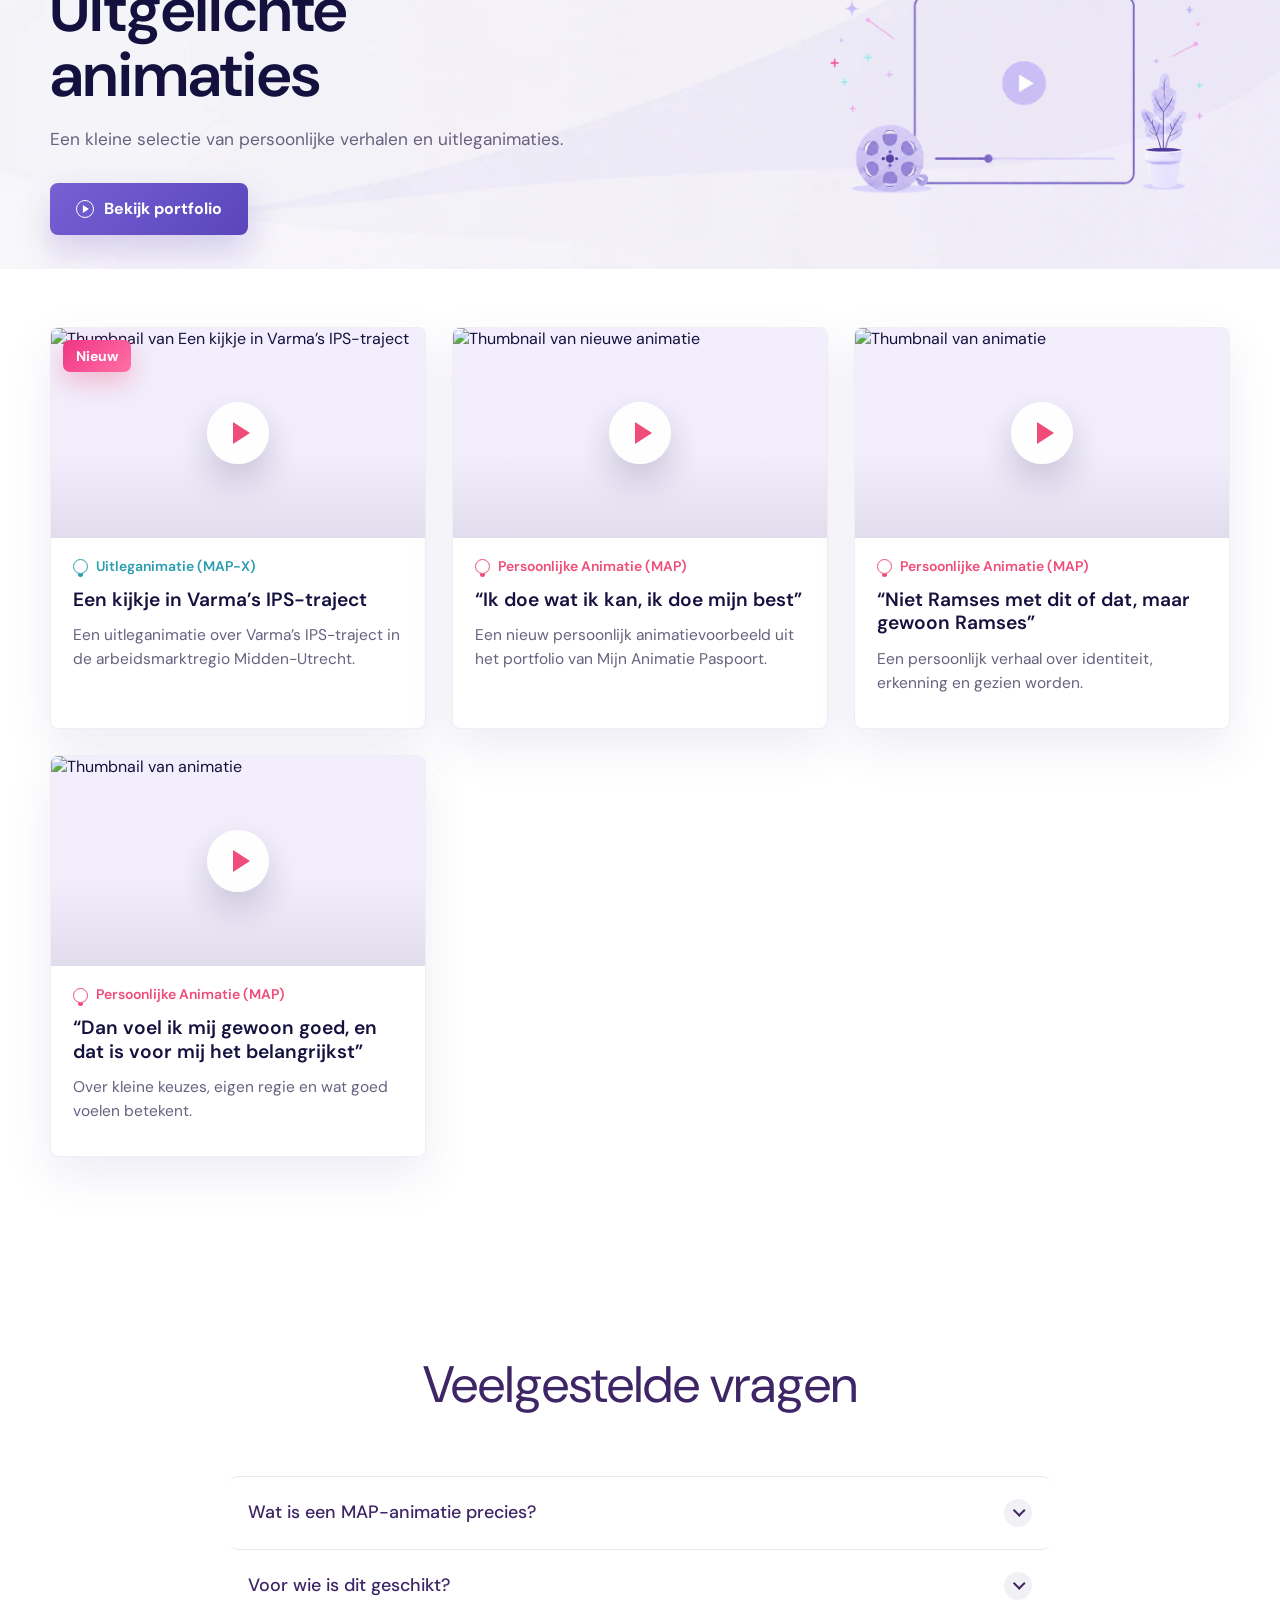
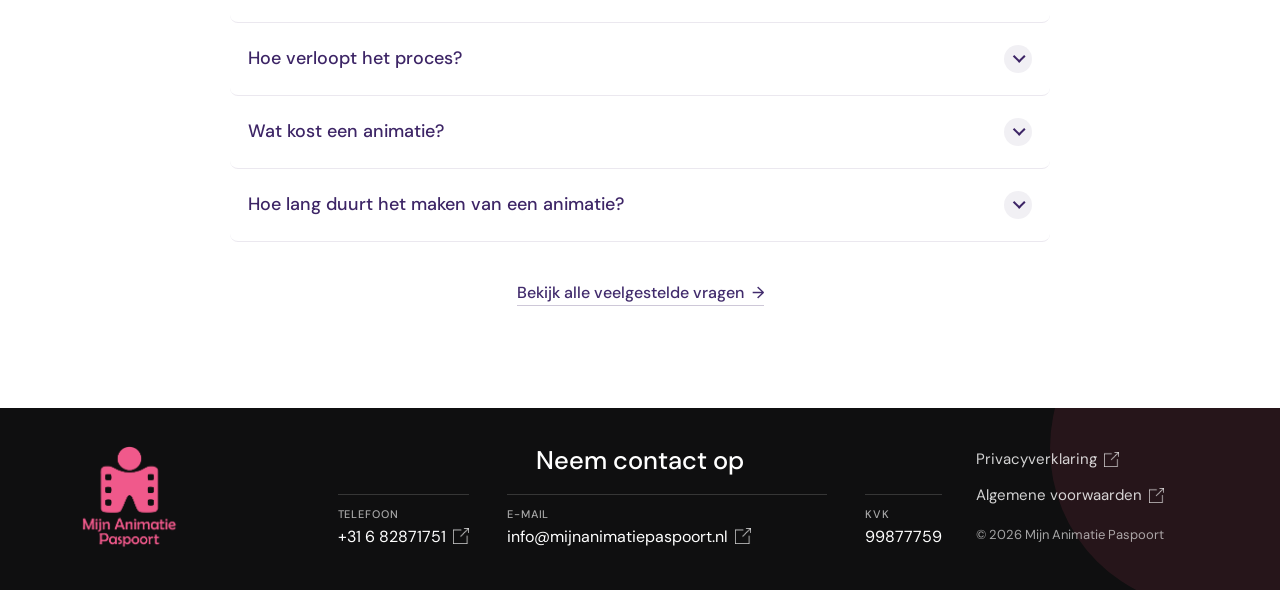
==== commit 372f1bba: "Verkort MAP-X categorielabel" ====
--- a/index.html
+++ b/index.html
@@ -166,7 +166,7 @@
                                 <span class="video-play" aria-hidden="true"></span>
                             </span>
                             <span class="video-card-body">
-                                <span class="video-meta video-meta--mapx">Uitleganimatie (MAP-X) &middot; Arbeidsmarktregio Midden-Utrecht</span>
+                                <span class="video-meta video-meta--mapx">Uitleganimatie (MAP-X)</span>
                                 <strong>Een kijkje in Varma&rsquo;s IPS-traject</strong>
                                 <span class="video-description">Een uitleganimatie over Varma&rsquo;s IPS-traject in de arbeidsmarktregio Midden-Utrecht.</span>
                             </span>
